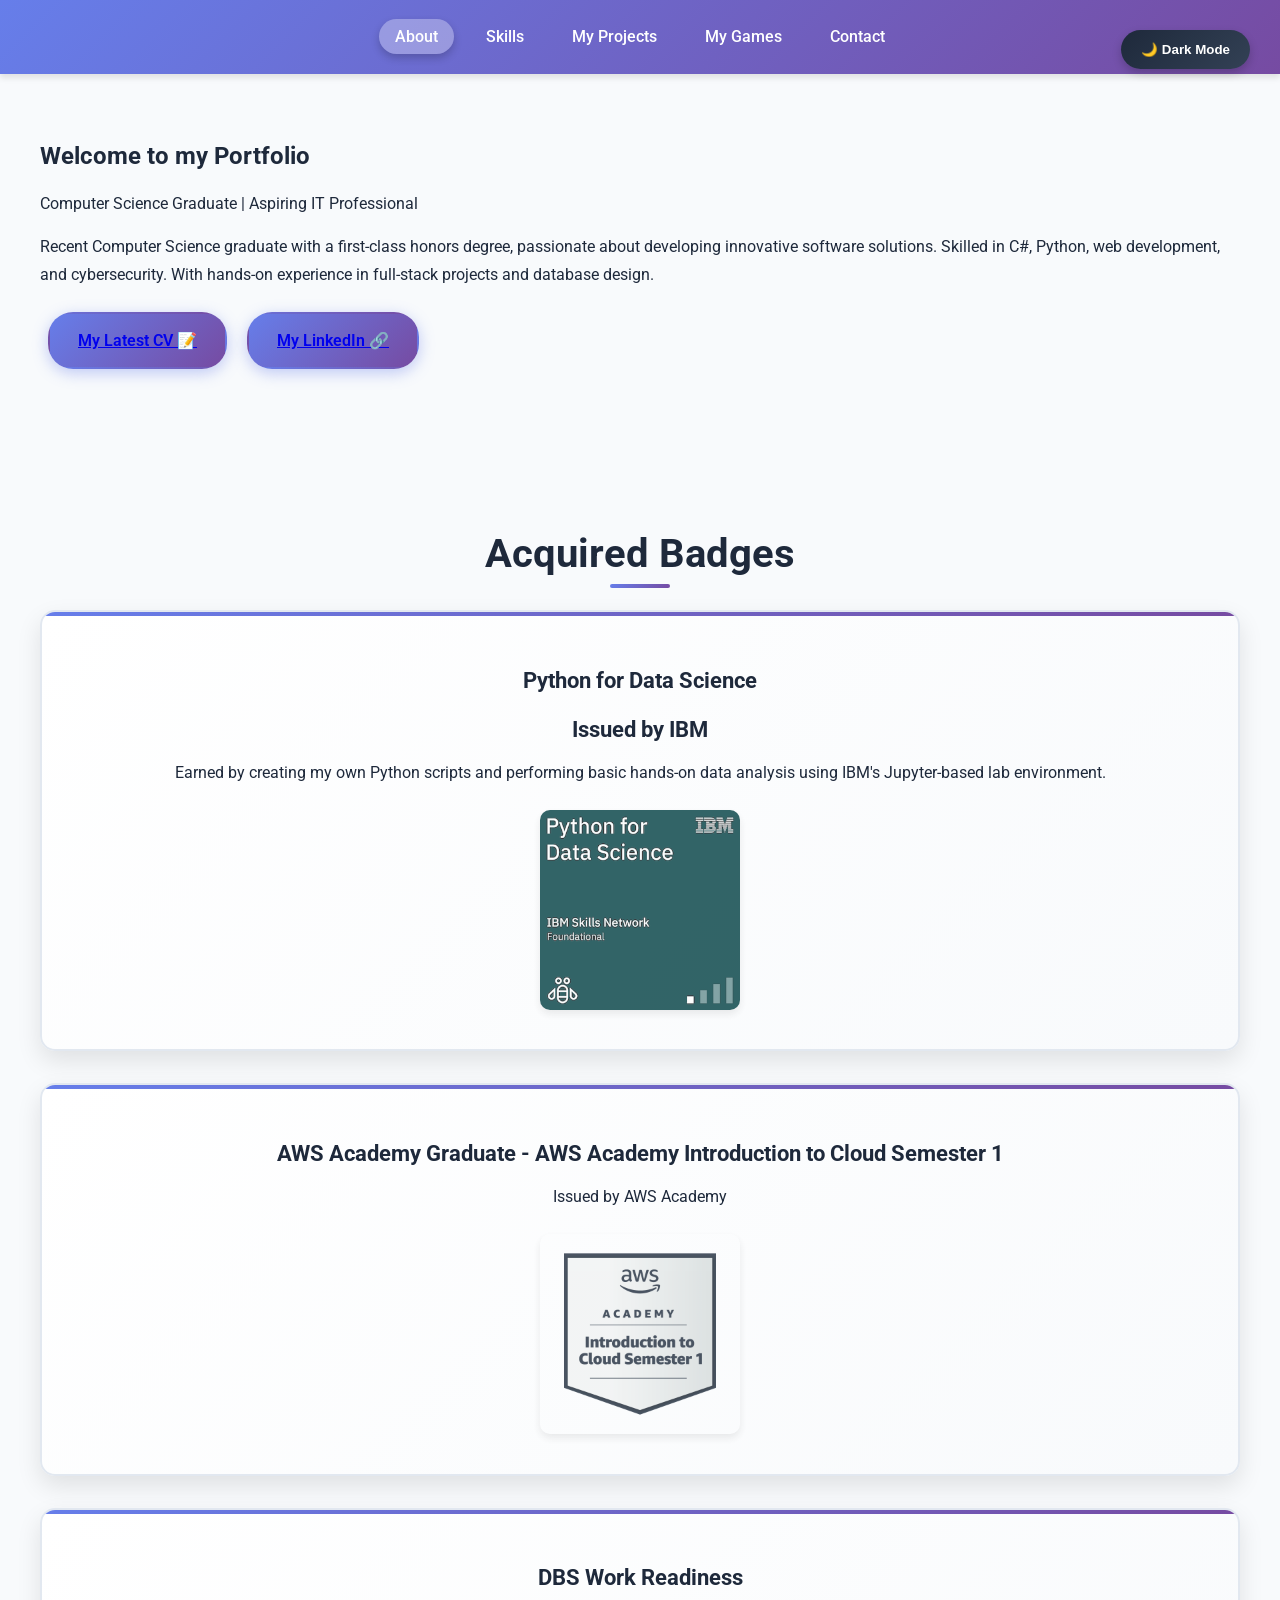
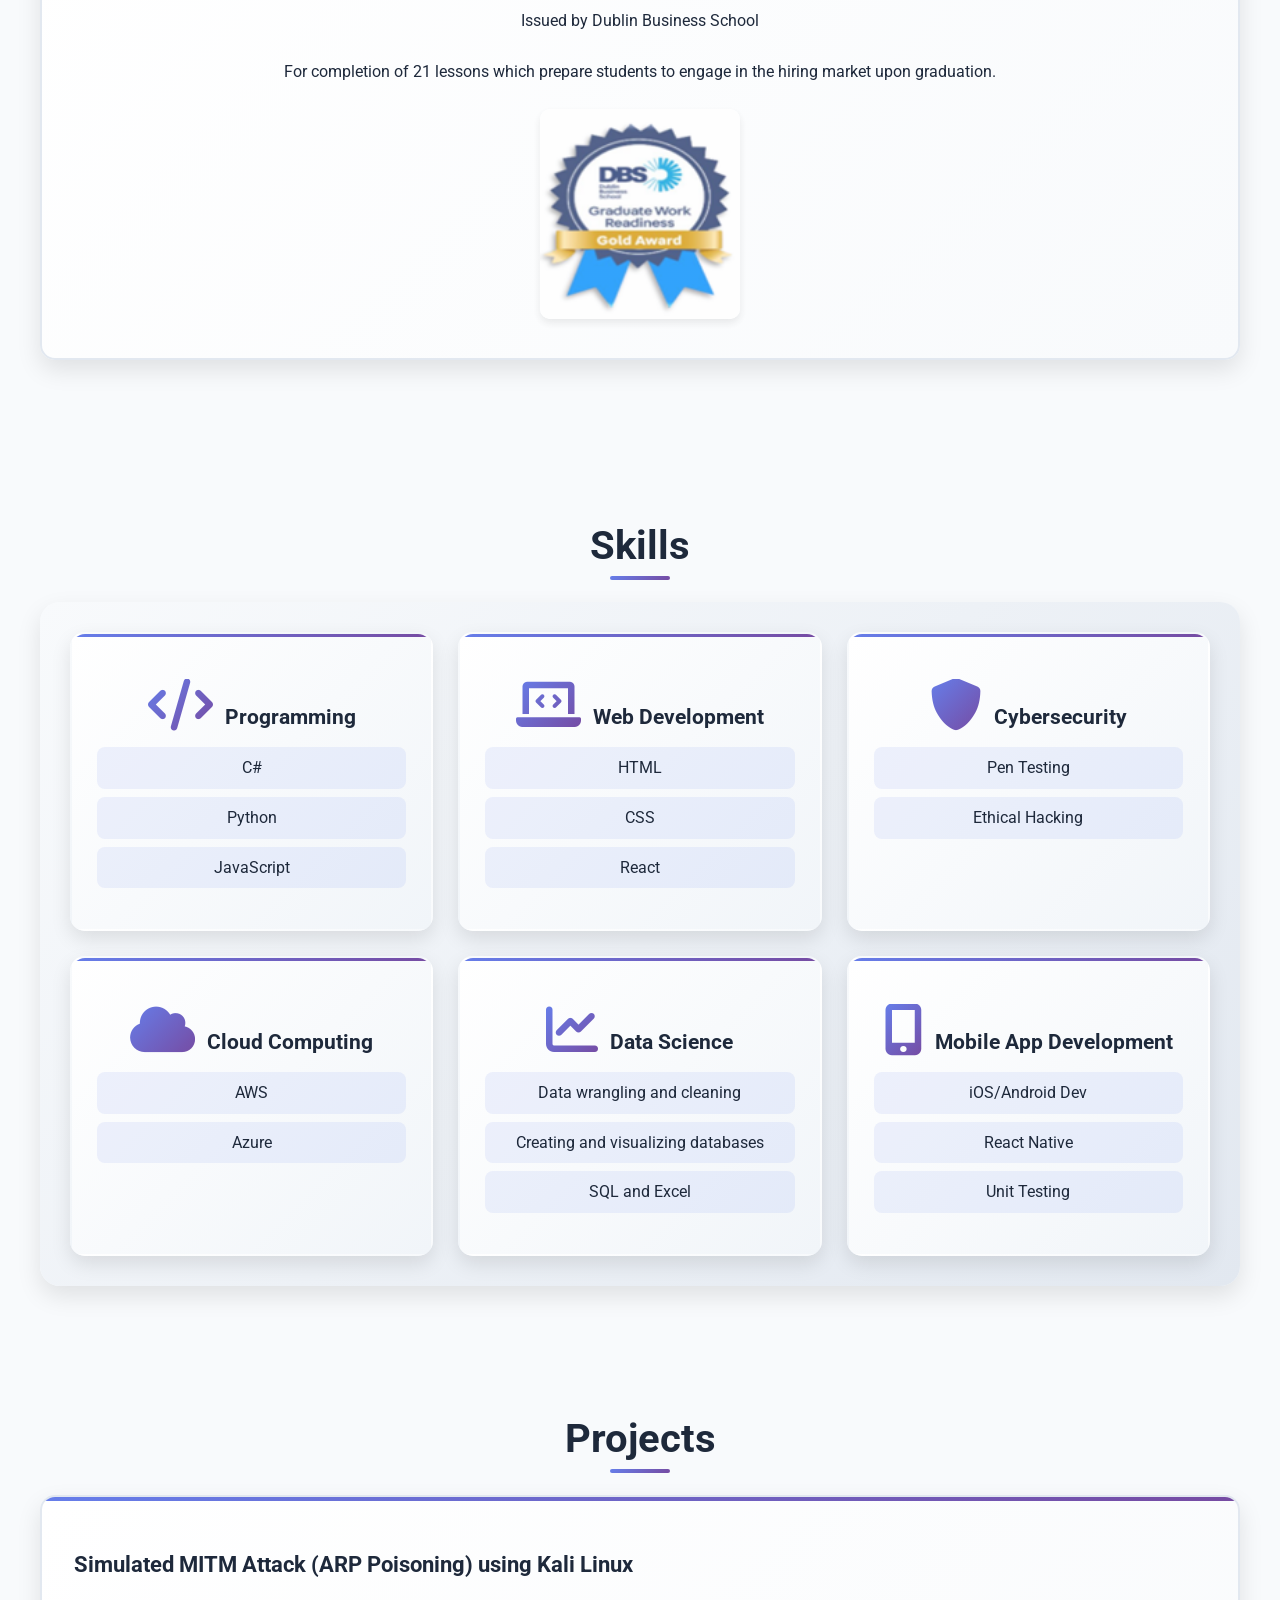
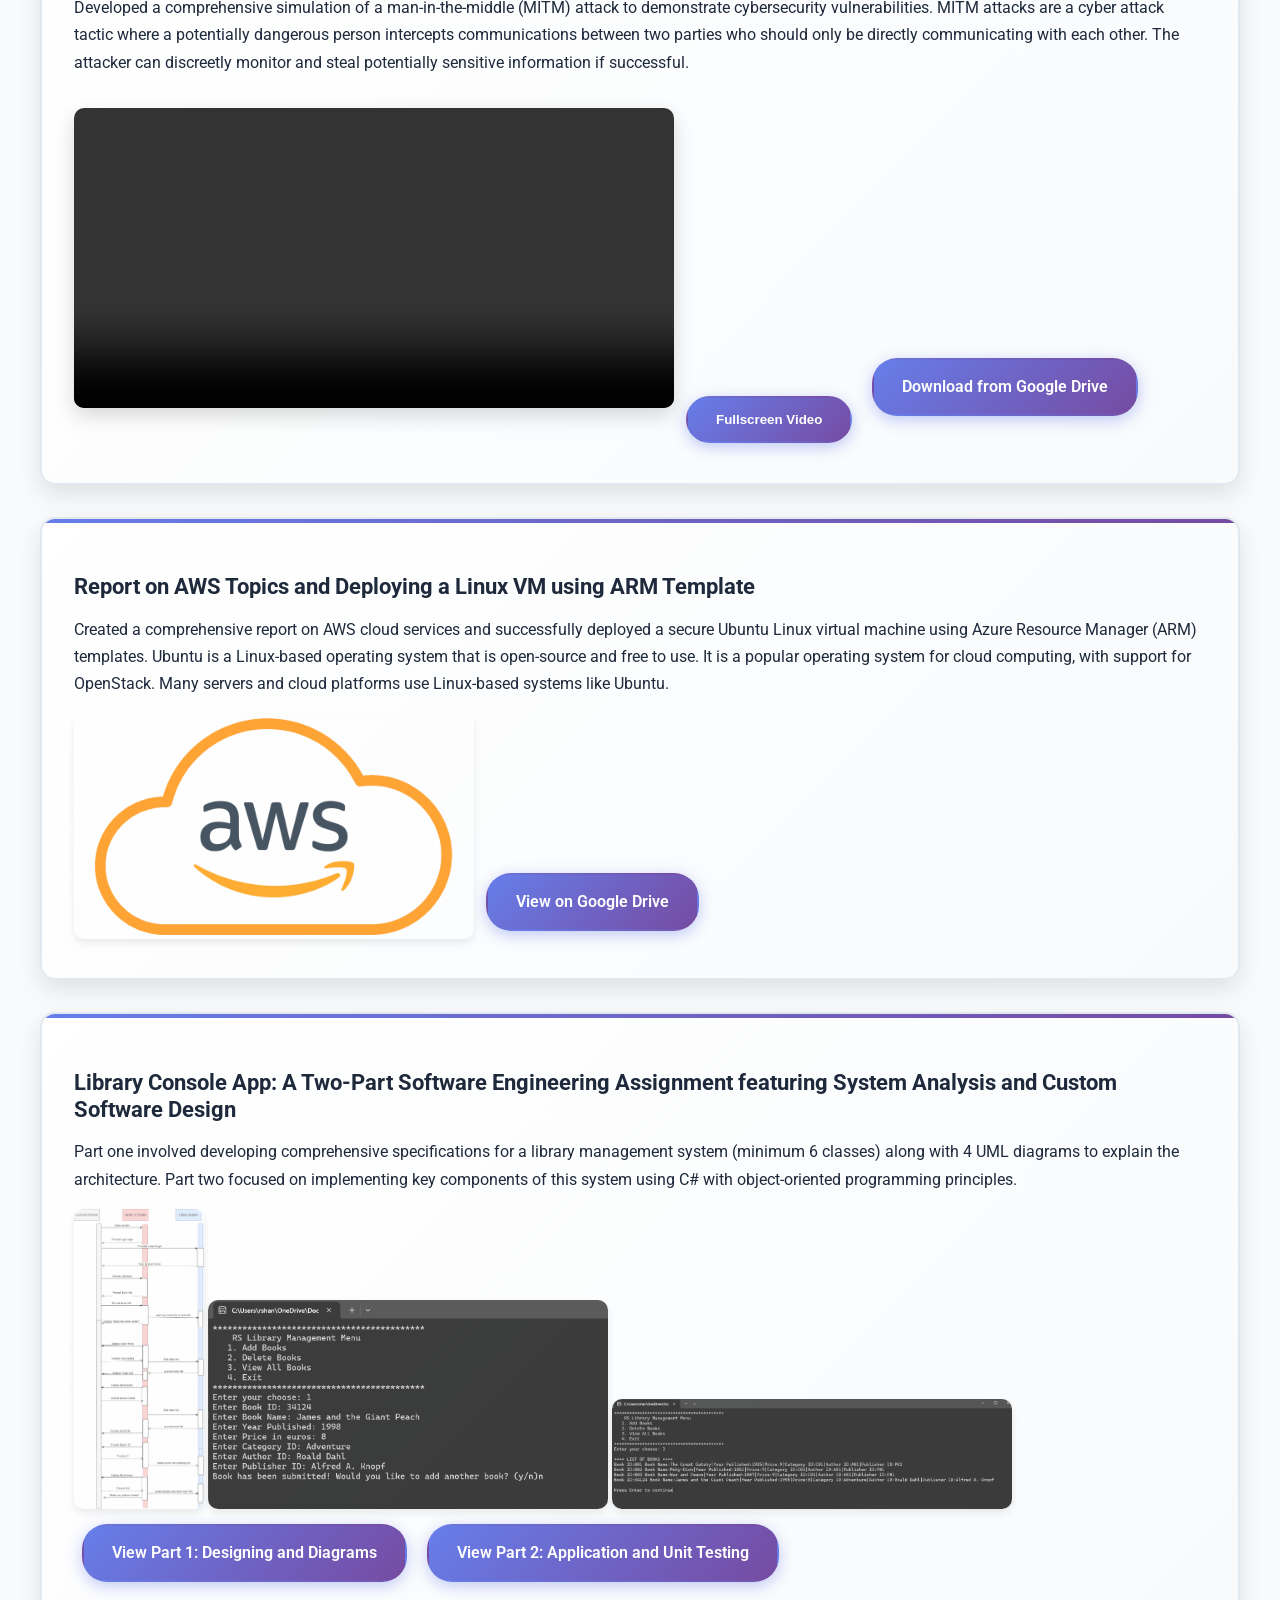
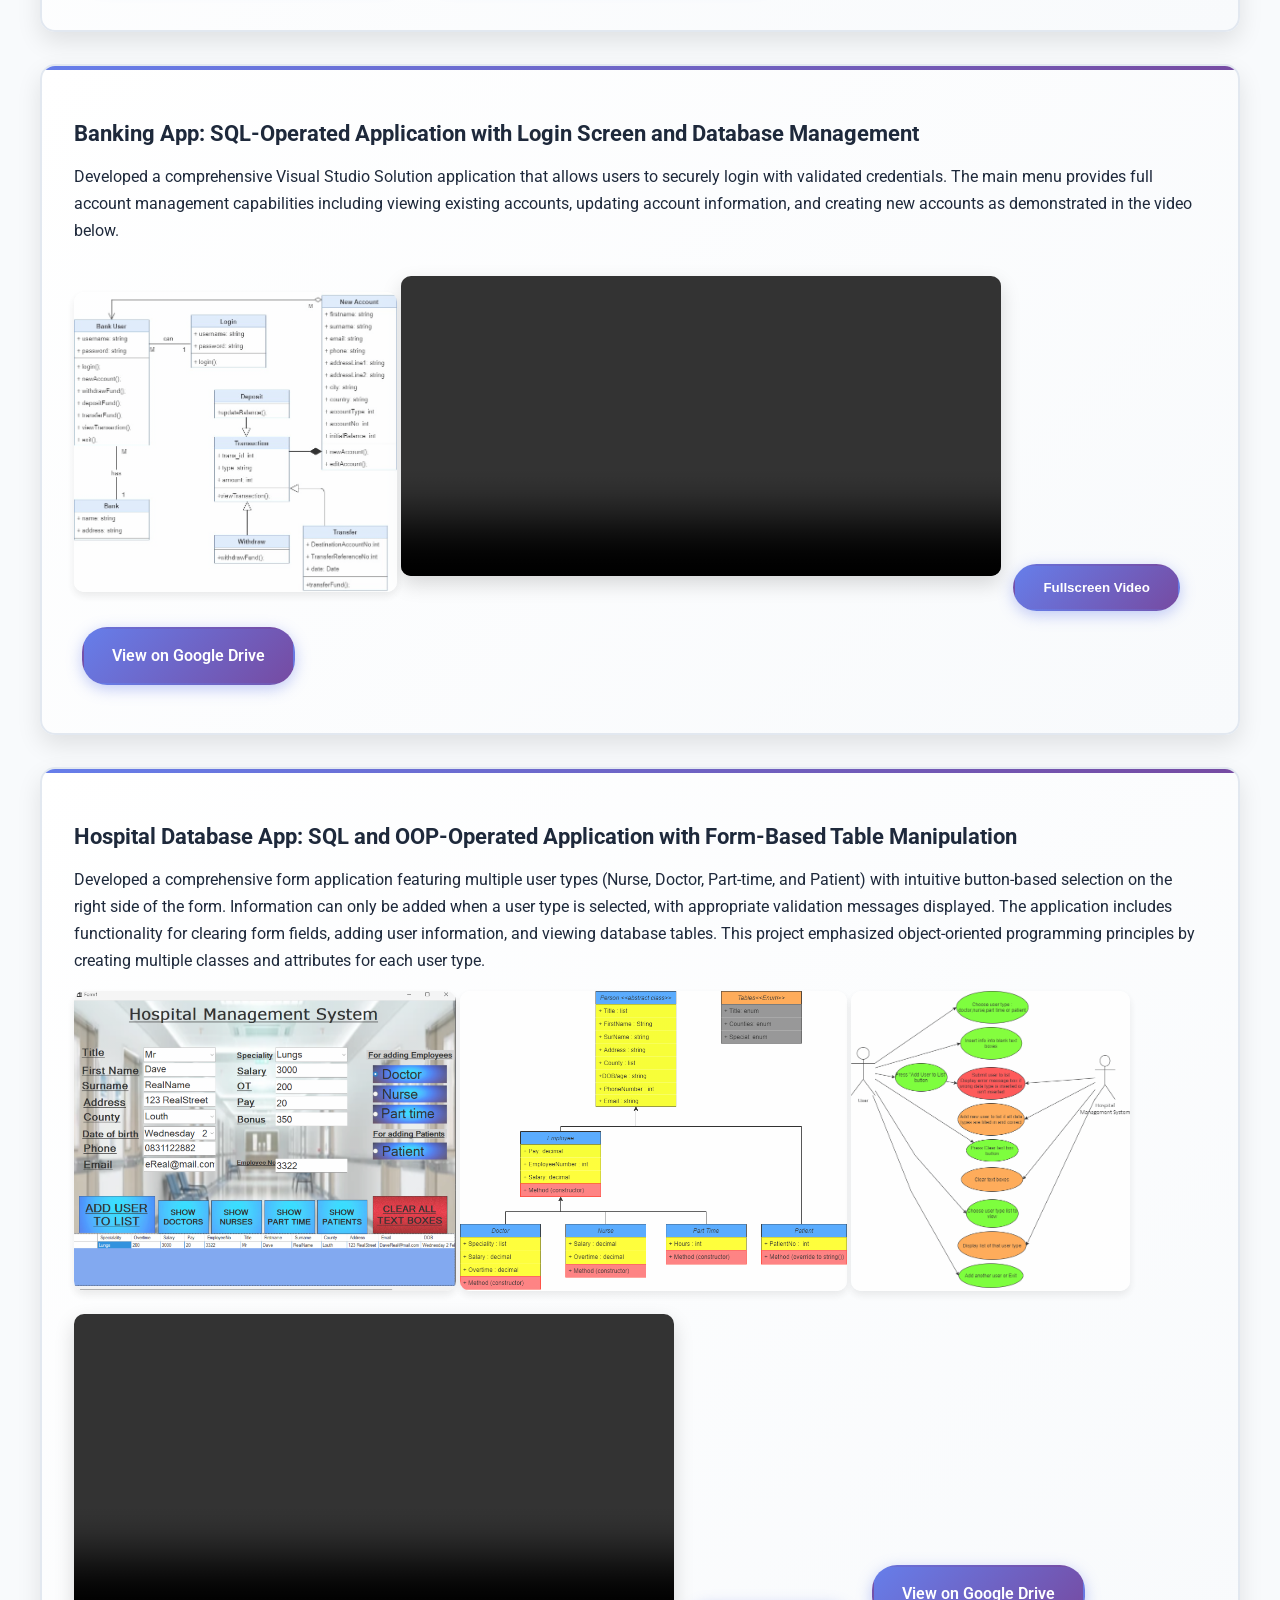
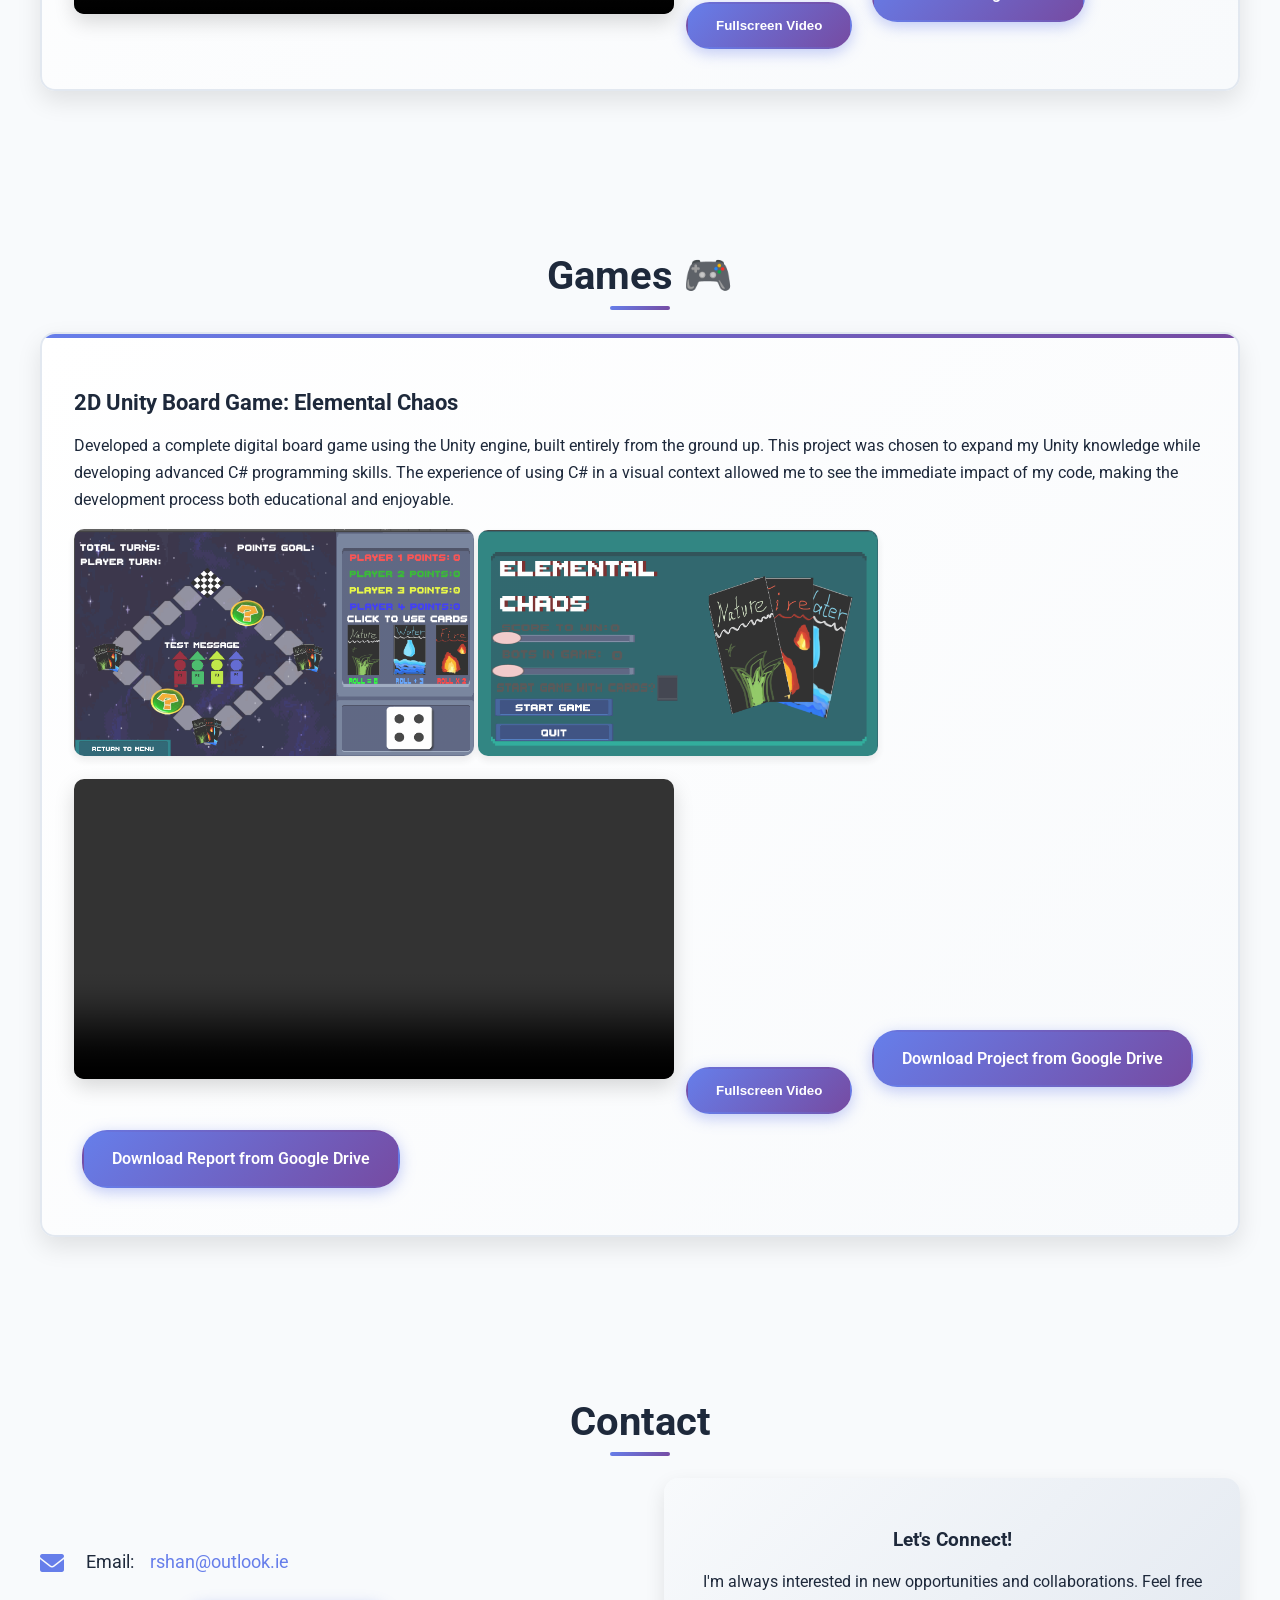
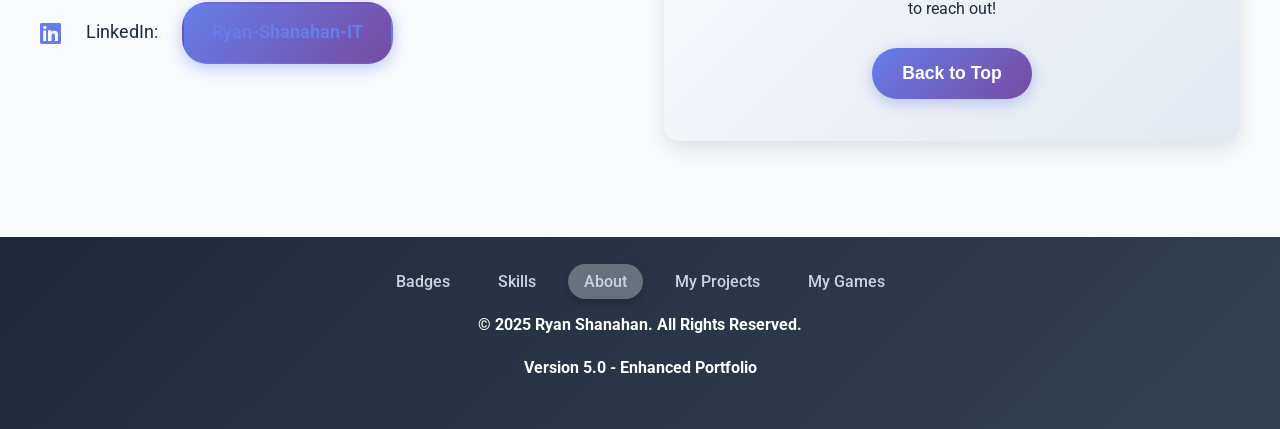
==== docs/index.html @ 91710c65 "Moved files to Docs" ====
<!DOCTYPE html>
<html lang="en">
<head>
  <meta charset="UTF-8" />
  <!-- meta desc to help with google searches-->
  <meta name="description" content="Ryan Shanahan - IT Portfolio | Computer Science Graduate | Cybersecurity | Web Development | Game Development">
  <title>Portfolio | Ryan Shanahan</title>

  <link rel="icon" href="images\RSHAN logo.png" type="image/png">
  <!-- link to style sheet -->
  <link rel="stylesheet" href="style.css" />
  <!-- link to google fonts -->
  <link href="https://fonts.googleapis.com/css2?family=Roboto:wght@400;700&display=swap" rel="stylesheet">
  <!-- Font Awesome for icons -->
  <link rel="stylesheet" href="https://cdnjs.cloudflare.com/ajax/libs/font-awesome/6.0.0-beta3/css/all.min.css">

</head>

<body>
  <header>
    <nav>
      <ul class="nav">
        <li><a href="#about">About</a></li>
        <li><a href="#skills">Skills</a></li>
        <li><a href="#projects">My Projects</a></li>
        <li><a href="#games">My Games</a></li>
        <li><a href="#contact">Contact</a></li>
        <button id="darkModeToggle">🌙 Dark Mode</button>
      </ul>
    </nav>
  </header>

  <section id="about">
    <h1><span id="typewriter"></span></h1>
    <p>Computer Science Graduate | Aspiring IT Professional</p>
    <p>Recent Computer Science graduate with a first-class honors degree, passionate about developing innovative software solutions. Skilled in C#, Python, web development, and cybersecurity. With hands-on experience in full-stack projects and database design.</p>
    <p>
      <div class="project-link" data-locale="en_US" data-size="medium" data-theme="light" data-type="VERTICAL" data-vanity="ryan-shanahan-it" data-version="v1">
        <a class="badge-base__link LI-simple-link" href="https://docs.google.com/document/d/104jyGMTfOEU4qVk1ykIEHFwoCXzsNwvo/edit?usp=drive_link&ouid=110112855032241060013&rtpof=true&sd=true">My Latest CV 📝</a>
      </div>
      <div class="project-link" data-locale="en_US" data-size="medium" data-theme="light" data-type="VERTICAL" data-vanity="ryan-shanahan-it" data-version="v1">
        <a class="badge-base__link LI-simple-link" href="https://ie.linkedin.com/in/ryan-shanahan-it?trk=profile-badge">My LinkedIn 🔗</a>
      </div>
    </p>
  </section>
  
  <section id="badges">
    <h2>Acquired Badges</h2>
    <div class="project-card">
      <h3>Python for Data Science</h3>
      <h3>Issued by IBM</h3>
      <p>Earned by creating my own Python scripts and performing basic hands-on data analysis using IBM's Jupyter-based lab environment.</p>
      <img src="images\Badges\python-for-data-science.png" class="img-badge" alt="Python for Data Science" onclick="openImageFullscreen(this)">
    </div>

    <div class="project-card">
      <h3>AWS Academy Graduate - AWS Academy Introduction to Cloud Semester 1</h3>
      <p>Issued by AWS Academy</p>
      <img src="images\Badges\aws-academy-graduate-aws-academy-introduction-to-cloud-semester-1.png" class="img-badge" alt="AWS-grad" onclick="openImageFullscreen(this)">
    </div>

    <div class="project-card">
      <h3>DBS Work Readiness</h3>
      <p>Issued by Dublin Business School</p>
      <p>For completion of 21 lessons which prepare students to engage in the hiring market upon graduation.</p>
      <img src="images\Badges\DBSWorkReadiness.png" class="img-badge" alt="DBS-WorkReadiness" onclick="openImageFullscreen(this)">
    </div>
  </section>

  <section id="skills">
    <h2>Skills</h2>
    <div class="skills-container">
      <div class="skill-card">
        <h3><i class="fas fa-code"></i>Programming</h3>
        <ul>
          <li>C#</li>
          <li>Python</li>
          <li>JavaScript</li>
        </ul>
      </div>
      <div class="skill-card">
        <h3><i class="fas fa-laptop-code"></i>Web Development</h3>
        <ul>
          <li>HTML</li>
          <li>CSS</li>
          <li>React</li>
        </ul>
      </div>
      <div class="skill-card">
        <h3><i class="fas fa-shield-alt"></i>Cybersecurity</h3>
        <ul>
          <li>Pen Testing</li>
          <li>Ethical Hacking</li>
        </ul>
      </div>
      <div class="skill-card">
        <h3><i class="fas fa-cloud"></i>Cloud Computing</h3>
        <ul>
          <li>AWS</li>
          <li>Azure</li>
        </ul>
      </div>
      <div class="skill-card">
        <h3><i class="fas fa-chart-line"></i>Data Science</h3>
        <ul>
          <li>Data wrangling and cleaning</li>
          <li>Creating and visualizing databases</li>
          <li>SQL and Excel</li>
        </ul>
      </div>
      <div class="skill-card">
        <h3><i class="fas fa-mobile-alt"></i>Mobile App Development</h3>
        <ul>
          <li>iOS/Android Dev</li>
          <li>React Native</li>
          <li>Unit Testing</li>
        </ul>
      </div>
    </div>
  </section>

  <section id="projects">
    <h2>Projects</h2>
    
    <div class="project-card">
      <h3>Simulated MITM Attack (ARP Poisoning) using Kali Linux</h3>
      <p>Developed a comprehensive simulation of a man-in-the-middle (MITM) attack to demonstrate cybersecurity vulnerabilities. MITM attacks are a cyber attack tactic where a potentially dangerous person intercepts communications between two parties who should only be directly communicating with each other. The attacker can discreetly monitor and steal potentially sensitive information if successful.</p>
      
      <video id="MITMDemo" width="600" controls>
        <source src="images\vids\MITM attack example.mp4" type="video/mp4">
        Your browser does not support the video tag.
      </video>

      <button onclick="openFullscreenMITM()" class="project-link">Fullscreen Video</button>

      <a href="https://docs.google.com/document/d/1-kBxyGiBm7FNn7AsketpMAXYajm9sx9W/edit?usp=drive_link&ouid=110112855032241060013&rtpof=true&sd=true" class="project-link" target="_blank">Download from Google Drive</a>
    </div>

    <div class="project-card">
      <h3>Report on AWS Topics and Deploying a Linux VM using ARM Template</h3>
      <p>Created a comprehensive report on AWS cloud services and successfully deployed a secure Ubuntu Linux virtual machine using Azure Resource Manager (ARM) templates. Ubuntu is a Linux-based operating system that is open-source and free to use. It is a popular operating system for cloud computing, with support for OpenStack. Many servers and cloud platforms use Linux-based systems like Ubuntu.</p>
      <img src="images\Amazon-Web-Services-AWS-Logo.png" class="img-project" alt="AWS_logo" onclick="openImageFullscreen(this)">
      <a href="https://docs.google.com/document/d/13OdSA5X5_Vlr0SJD8zyjTg3yAkKkoJTp/edit?usp=drive_link&ouid=110112855032241060013&rtpof=true&sd=true" class="project-link" target="_blank">View on Google Drive</a>
    </div>

    <div class="project-card">
      <h3>Library Console App: A Two-Part Software Engineering Assignment featuring System Analysis and Custom Software Design</h3>
      <p>Part one involved developing comprehensive specifications for a library management system (minimum 6 classes) along with 4 UML diagrams to explain the architecture. Part two focused on implementing key components of this system using C# with object-oriented programming principles.</p>
      <img src="images\RS_LibrarySequenceDiagram.drawio.png" class="img-project" alt="RS_LibrarySequenceDiagram" onclick="openImageFullscreen(this)">
      <img src="images\part2AddBook.png" class="img-project" alt="RS_LibraryAddBook" onclick="openImageFullscreen(this)">
      <img src="images\complete.png" class="img-project" alt="RS_AddBookSuccess" onclick="openImageFullscreen(this)">
      
      <a href="https://docs.google.com/document/d/1CrWRBDeM1o0LlAgRbDm4HVZWyLF-Ae-G/edit?usp=drive_link&ouid=110112855032241060013&rtpof=true&sd=true" class="project-link" target="_blank">View Part 1: Designing and Diagrams</a>
      <a href="https://drive.google.com/drive/folders/192EqyWWps5vqb6vp2ASNWueMv9LDrAWW?usp=drive_link" class="project-link" target="_blank">View Part 2: Application and Unit Testing</a>
    </div>

    <div class="project-card">
      <h3>Banking App: SQL-Operated Application with Login Screen and Database Management</h3>
      <p>Developed a comprehensive Visual Studio Solution application that allows users to securely login with validated credentials. The main menu provides full account management capabilities including viewing existing accounts, updating account information, and creating new accounts as demonstrated in the video below.</p>

      <img src="images\RS_bank_classDiagram.jpg" class="img-project" alt="RS_bank_classDiagram" onclick="openImageFullscreen(this)">
      
      <video id="rsBankDemo" width="600" controls>
        <source src="images\vids\Rs_bank_vid.mp4" type="video/mp4">
        Your browser does not support the video tag.
      </video>

      <button onclick="openFullscreenBank()" class="project-link">Fullscreen Video</button>
      
      <a href="https://drive.google.com/file/d/18BvYAcTPj_6wxAT3U1qlcx9wBW3QvuyL/view?usp=drive_link" class="project-link" target="_blank">View on Google Drive</a>
    </div>

    <div class="project-card">
      <h3>Hospital Database App: SQL and OOP-Operated Application with Form-Based Table Manipulation</h3>
      <p>Developed a comprehensive form application featuring multiple user types (Nurse, Doctor, Part-time, and Patient) with intuitive button-based selection on the right side of the form. Information can only be added when a user type is selected, with appropriate validation messages displayed. The application includes functionality for clearing form fields, adding user information, and viewing database tables. This project emphasized object-oriented programming principles by creating multiple classes and attributes for each user type.</p>

      <img src="images\HospitalPics\HospitalForm.png" class="img-project" alt="HospitalForm" onclick="openImageFullscreen(this)">
      <img src="images\HospitalPics\Class_Diagram_Hospital_Management_System.drawio.png" class="img-project" alt="HospitalClasses" onclick="openImageFullscreen(this)">
      <img src="images\HospitalPics\Use_Case_Diagram_Hospital_Management_System.drawio.png" class="img-project" alt="HospitalUseCase" onclick="openImageFullscreen(this)">
      
      <video id="HospitalDemo" width="600" controls>
        <source src="images\vids\HospitalAppDemo.mp4" type="video/mp4">
        Your browser does not support the video tag.
      </video>

      <button onclick="openFullscreenHospital()" class="project-link">Fullscreen Video</button>
      
      <a href="https://drive.google.com/drive/folders/1E7iSQW4hebZLaP36_u123iWnAzx7hY4C?usp=sharing" class="project-link" target="_blank">View on Google Drive</a>
    </div>
  </section>

  <section id="games">
    <h2>Games 🎮</h2>
    <div class="project-card">
      <h3>2D Unity Board Game: Elemental Chaos</h3>
      <p>Developed a complete digital board game using the Unity engine, built entirely from the ground up. This project was chosen to expand my Unity knowledge while developing advanced C# programming skills. The experience of using C# in a visual context allowed me to see the immediate impact of my code, making the development process both educational and enjoyable.</p>

      <img src="images\maingame.png" class="img-project" alt="ElementalGame" onclick="openImageFullscreen(this)">
      <img src="images\menugame.png" class="img-project" alt="ElementalMenu" onclick="openImageFullscreen(this)">
      
      <video id="ElementalVid" width="600" controls>
        <source src="images\vids\Game_Demo.mp4" type="video/mp4">
        Your browser does not support the video tag.
      </video>

      <button onclick="openFullscreenElemental()" class="project-link">Fullscreen Video</button>

      <a href="https://drive.google.com/file/d/1gTJEC78zhB-0oXb33lOltBznndBIvtLm/view?usp=drive_link" class="project-link" target="_blank">Download Project from Google Drive</a>
      <a href="https://docs.google.com/document/d/11mDfnbSkk1BSm2TRAhEslSP_R_P54tQe/edit?usp=drive_link&ouid=110112855032241060013&rtpof=true&sd=true" class="project-link" target="_blank">Download Report from Google Drive</a>
    </div>
  </section>

  <section id="contact">
    <h2>Contact</h2>
    <div class="contact-container">
      <div class="contact-info">
        <p><i class="fas fa-envelope"></i> Email: <a href="mailto:rshan@outlook.ie">rshan@outlook.ie</a></p>
        <p><i class="fab fa-linkedin"></i> LinkedIn: <a href="https://www.linkedin.com/in/ryan-shanahan-IT/" class="project-link" target="_blank">Ryan-Shanahan-IT</a></p>
      </div>
      <div class="contact-cta">
        <h3>Let's Connect!</h3>
        <p>I'm always interested in new opportunities and collaborations. Feel free to reach out!</p>
        <button class="cta-button" onclick="scrollToTop()">Back to Top</button>
      </div>
    </div>
  </section>

  <footer>
    <nav>
      <ul>
        <li><a href="#badges">Badges</a></li>
        <li><a href="#skills">Skills</a></li>
        <li><a href="#about">About</a></li>
        <li><a href="#projects">My Projects</a></li>
        <li><a href="#games">My Games</a></li>
      </ul>
    </nav>
    <p><strong>&copy; 2025 Ryan Shanahan. All Rights Reserved.</strong></p>
    <p><strong>Version 5.0 - Enhanced Portfolio</strong></p>
  </footer>

  <script src="script.js"></script>
</body>
</html>
---- docs/style.css ----
body {
  font-family: 'Roboto', 'Helvetica', 'Arial', sans-serif;
  margin: 0;
  padding: 0;
  box-sizing: border-box;
  /* Light Mode */
  background-color: #f8fafc;
  color: #1e293b;
  transition: background-color 0.3s, color 0.3s;
  line-height: 1.6;
}

/* Dark Mode */
.dark-mode {
  background-color: #0f172a;
  color: #f1f5f9;
}

header {
  background: linear-gradient(135deg, #667eea 0%, #764ba2 100%);
  color: white;
  padding: 1.5rem;
  text-align: center;
  box-shadow: 0 4px 6px rgba(0, 0, 0, 0.1);
}

nav ul {
  list-style: none;
  padding: 0;
  margin: 0;
  display: flex;
  justify-content: center;
  align-items: center;
  flex-wrap: wrap;
  gap: 1rem;
}

nav ul li {
  display: inline;
  margin: 0;
}

nav ul li a {
  color: white;
  text-decoration: none;
  padding: 0.5rem 1rem;
  border-radius: 25px;
  transition: all 0.3s ease;
  font-weight: 500;
}

nav ul li a:hover {
  background-color: rgba(255, 255, 255, 0.2);
  transform: translateY(-2px);
}

section {
  padding: 3rem 2rem;
  max-width: 1200px;
  margin: 0 auto;
}

section h2 {
  text-align: center;
  margin-bottom: 2rem;
  color: #1e293b;
  font-size: 2.5rem;
  font-weight: 700;
  position: relative;
}

section h2::after {
  content: '';
  position: absolute;
  bottom: -10px;
  left: 50%;
  transform: translateX(-50%);
  width: 60px;
  height: 4px;
  background: linear-gradient(135deg, #667eea 0%, #764ba2 100%);
  border-radius: 2px;
}

.dark-mode section h2 {
  color: #f1f5f9;
}

.project-card {
  border: 2px solid #e2e8f0;
  background: linear-gradient(135deg, #ffffff 0%, #f8fafc 100%);
  padding: 2rem;
  margin: 2rem 0;
  border-radius: 15px;
  box-shadow: 0 10px 25px rgba(0, 0, 0, 0.1);
  transition: all 0.3s ease;
  position: relative;
  overflow: hidden;
}

.project-card::before {
  content: '';
  position: absolute;
  top: 0;
  left: 0;
  right: 0;
  height: 4px;
  background: linear-gradient(135deg, #667eea 0%, #764ba2 100%);
}

.project-card:hover {
  transform: translateY(-5px);
  box-shadow: 0 20px 40px rgba(0, 0, 0, 0.15);
}

.dark-mode .project-card {
  background: linear-gradient(135deg, #1e293b 0%, #334155 100%);
  border-color: #475569;
}

/* For badges */
.img-badge {
  width: 30%;
  max-width: 200px;
  height: auto;
  border-radius: 10px;
  box-shadow: 0 4px 8px rgba(0, 0, 0, 0.1);
  transition: all 0.3s ease;
}

.img-badge:hover {
  transform: scale(1.1);
  box-shadow: 0 8px 16px rgba(0, 0, 0, 0.2);
}

/* For project pics*/
.img-project {
  height: 100%;
  max-height: 300px;
  width: auto;
  max-width: 400px;
  cursor: pointer;
  transition: all 0.3s ease;
  border-radius: 10px;
  box-shadow: 0 4px 8px rgba(0, 0, 0, 0.1);
}

.img-project:hover {
  transform: scale(1.05);
  box-shadow: 0 8px 16px rgba(0, 0, 0, 0.2);
}

footer {
  background: linear-gradient(135deg, #1e293b 0%, #334155 100%);
  color: white;
  text-align: center;
  padding: 2rem 0;
  margin-top: 3rem;
}

footer nav ul {
  justify-content: center;
  margin-bottom: 1rem;
}

footer nav ul li a {
  color: #cbd5e1;
  transition: color 0.3s ease;
}

footer nav ul li a:hover {
  color: white;
}

button {
  padding: 12px 24px;
  margin: 10px;
  border: none;
  cursor: pointer;
  background: linear-gradient(135deg, #667eea 0%, #764ba2 100%);
  color: white;
  border-radius: 25px;
  font-weight: 600;
  transition: all 0.3s ease;
  box-shadow: 0 4px 6px rgba(0, 0, 0, 0.1);
}

button:hover {
  transform: translateY(-2px);
  box-shadow: 0 6px 12px rgba(0, 0, 0, 0.15);
}

/* Dark mode button (Desktop)*/
#darkModeToggle {
  position: fixed;
  top: 20px;
  right: 20px;
  padding: 12px 20px;
  background: linear-gradient(135deg, #1e293b 0%, #334155 100%);
  color: white;
  border: none;
  border-radius: 25px;
  cursor: pointer;
  transition: all 0.3s ease;
  box-shadow: 0 4px 10px rgba(0, 0, 0, 0.2);
  z-index: 1000;
}

/* Change position for mobile devices */
@media (max-width: 768px) {
  #darkModeToggle {
    position: fixed;
    top: auto;
    bottom: 20px;
    right: 20px;
    border-radius: 50px;
    padding: 14px 18px;
    font-size: 16px;
    box-shadow: 0px 4px 15px rgba(0, 0, 0, 0.3);
  }
}

#darkModeToggle:hover {
  transform: scale(1.05);
  box-shadow: 0 6px 15px rgba(0, 0, 0, 0.3);
}

.dark-mode #darkModeToggle {
  background: linear-gradient(135deg, #f1f5f9 0%, #cbd5e1 100%);
  color: #1e293b;
}

.project-link {
  display: inline-block;
  padding: 14px 28px;
  background: linear-gradient(135deg, #667eea 0%, #764ba2 100%);
  color: white;
  text-decoration: none;
  font-weight: 600;
  border-radius: 25px;
  transition: all 0.3s ease;
  position: relative;
  overflow: hidden;
  border: 2px solid transparent;
  box-shadow: 0 4px 15px rgba(102, 126, 234, 0.4);
  margin: 0.5rem;
}

/* Glow effect on hover */
.project-link:hover {
  background: linear-gradient(135deg, #5a67d8 0%, #6b46c1 100%);
  box-shadow: 0 8px 25px rgba(102, 126, 234, 0.6);
  transform: translateY(-3px) scale(1.05);
  color: white;
}

/* Animated border effect */
.project-link::before {
  content: "";
  position: absolute;
  top: -2px;
  left: -2px;
  right: -2px;
  bottom: -2px;
  background: linear-gradient(135deg, #667eea, #764ba2, #5a67d8, #6b46c1);
  border-radius: 27px;
  z-index: -1;
  opacity: 0;
  transition: opacity 0.3s ease-in-out;
}

.project-link:hover::before {
  opacity: 1;
}

/* Skills section style*/
.skills-container {
  display: grid;
  grid-template-columns: repeat(auto-fit, minmax(300px, 1fr));
  gap: 25px;
  padding: 30px;
  background: linear-gradient(135deg, #f8fafc 0%, #e2e8f0 100%);
  border-radius: 20px;
  box-shadow: 0 10px 25px rgba(0, 0, 0, 0.1);
}

.skill-card {
  background: linear-gradient(135deg, #ffffff 0%, #f1f5f9 100%);
  padding: 25px;
  text-align: center;
  border-radius: 15px;
  color: #1e293b;
  box-shadow: 0 8px 20px rgba(0, 0, 0, 0.1);
  transition: all 0.3s ease;
  border: 2px solid transparent;
  position: relative;
  overflow: hidden;
}

.skill-card::before {
  content: '';
  position: absolute;
  top: 0;
  left: 0;
  right: 0;
  height: 3px;
  background: linear-gradient(135deg, #667eea 0%, #764ba2 100%);
}

.skill-card:hover {
  transform: translateY(-8px) scale(1.02);
  box-shadow: 0 15px 35px rgba(0, 0, 0, 0.15);
}

.skill-card h3 {
  margin-bottom: 15px;
  color: #1e293b;
  font-size: 1.3rem;
}

/* icon */
.skill-card h3 i {
  margin-right: 12px;
  font-size: 2.5em;
  background: linear-gradient(135deg, #667eea 0%, #764ba2 100%);
  -webkit-background-clip: text;
  -webkit-text-fill-color: transparent;
  background-clip: text;
}

.skill-card ul {
  padding: 0;
  list-style-type: none;
}

.skill-card li {
  margin: 8px 0;
  padding: 8px;
  background: rgba(102, 126, 234, 0.1);
  border-radius: 8px;
  transition: all 0.3s ease;
}

.skill-card li:hover {
  background: rgba(102, 126, 234, 0.2);
  transform: translateX(5px);
}

/* Dark Mode Skills */
.dark-mode .skills-container {
  background: linear-gradient(135deg, #1e293b 0%, #334155 100%);
}

.dark-mode .project-card {
  background: linear-gradient(135deg, #1e293b 0%, #334155 100%);
}

.dark-mode .skill-card {
  background: linear-gradient(135deg, #334155 0%, #475569 100%);
  color: #f1f5f9;
}

.dark-mode .skill-card h3 {
  color: #f1f5f9;
}

.dark-mode .skill-card h3 i {
  background: linear-gradient(135deg, #f1f5f9 0%, #cbd5e1 100%);
  -webkit-background-clip: text;
  -webkit-text-fill-color: transparent;
  background-clip: text;
}

.dark-mode .skill-card li {
  background: rgba(241, 245, 249, 0.1);
}

.dark-mode .skill-card li:hover {
  background: rgba(241, 245, 249, 0.2);
}

/* Contact Section Styles */
.contact-container {
  display: grid;
  grid-template-columns: 1fr 1fr;
  gap: 3rem;
  align-items: center;
}

.contact-info p {
  margin: 1rem 0;
  font-size: 1.1rem;
  display: flex;
  align-items: center;
  gap: 1rem;
}

.contact-info i {
  font-size: 1.5rem;
  color: #667eea;
  width: 30px;
}

.contact-info a {
  color: #667eea;
  text-decoration: none;
  transition: color 0.3s ease;
}

.contact-info a:hover {
  color: #5a67d8;
}

.contact-cta {
  text-align: center;
  padding: 2rem;
  background: linear-gradient(135deg, #f8fafc 0%, #e2e8f0 100%);
  border-radius: 15px;
  box-shadow: 0 8px 20px rgba(0, 0, 0, 0.1);
}

.contact-cta h3 {
  color: #1e293b;
  margin-bottom: 1rem;
}

.cta-button {
  background: linear-gradient(135deg, #667eea 0%, #764ba2 100%);
  color: white;
  padding: 15px 30px;
  border: none;
  border-radius: 25px;
  font-size: 1.1rem;
  font-weight: 600;
  cursor: pointer;
  transition: all 0.3s ease;
  box-shadow: 0 4px 15px rgba(102, 126, 234, 0.4);
}

.cta-button:hover {
  transform: translateY(-3px);
  box-shadow: 0 8px 25px rgba(102, 126, 234, 0.6);
}

.dark-mode .contact-cta {
  background: linear-gradient(135deg, #1e293b 0%, #334155 100%);
}

.dark-mode .contact-cta h3 {
  color: #f1f5f9;
}

/* Responsive Design */
@media (max-width: 768px) {
  section {
    padding: 2rem 1rem;
  }
  
  .skills-container {
    grid-template-columns: 1fr;
    padding: 20px;
  }
  
  .contact-container {
    grid-template-columns: 1fr;
    gap: 2rem;
  }
  
  .project-card {
    padding: 1.5rem;
    margin: 1.5rem 0;
  }
  
  .img-project {
    max-width: 100%;
    height: auto;
  }
  
  video {
    max-width: 100%;
    height: auto;
  }
  
  nav ul {
    flex-direction: column;
    gap: 0.5rem;
  }
  
  section h2 {
    font-size: 2rem;
  }
}

@media (max-width: 480px) {
  section {
    padding: 1.5rem 0.5rem;
  }
  
  .project-card {
    padding: 1rem;
  }
  
  .skills-container {
    padding: 15px;
  }
  
  .skill-card {
    padding: 20px;
  }
}

/* Loading Animation */
.loading {
  opacity: 0;
  transform: translateY(20px);
  animation: fadeInUp 0.6s ease forwards;
}

@keyframes fadeInUp {
  to {
    opacity: 1;
    transform: translateY(0);
  }
}

/* Smooth transitions for all elements */
* {
  transition: all 0.3s ease;
}

/* Enhanced typography */
h1, h2, h3 {
  font-weight: 700;
  line-height: 1.2;
}

p {
  line-height: 1.7;
  margin-bottom: 1rem;
}

/* Project card enhancements */
.project-card h3 {
  color: #1e293b;
  margin-bottom: 1rem;
  font-size: 1.4rem;
}

.dark-mode .project-card h3 {
  color: #f1f5f9;
}

/* Video styling */
video {
  border-radius: 10px;
  box-shadow: 0 8px 20px rgba(0, 0, 0, 0.15);
  margin: 1rem 0;
}

/* Badge section enhancements */
#badges .project-card {
  text-align: center;
}

#badges .project-card h3 {
  margin-bottom: 0.5rem;
}

#badges .project-card p {
  margin-bottom: 1.5rem;
}
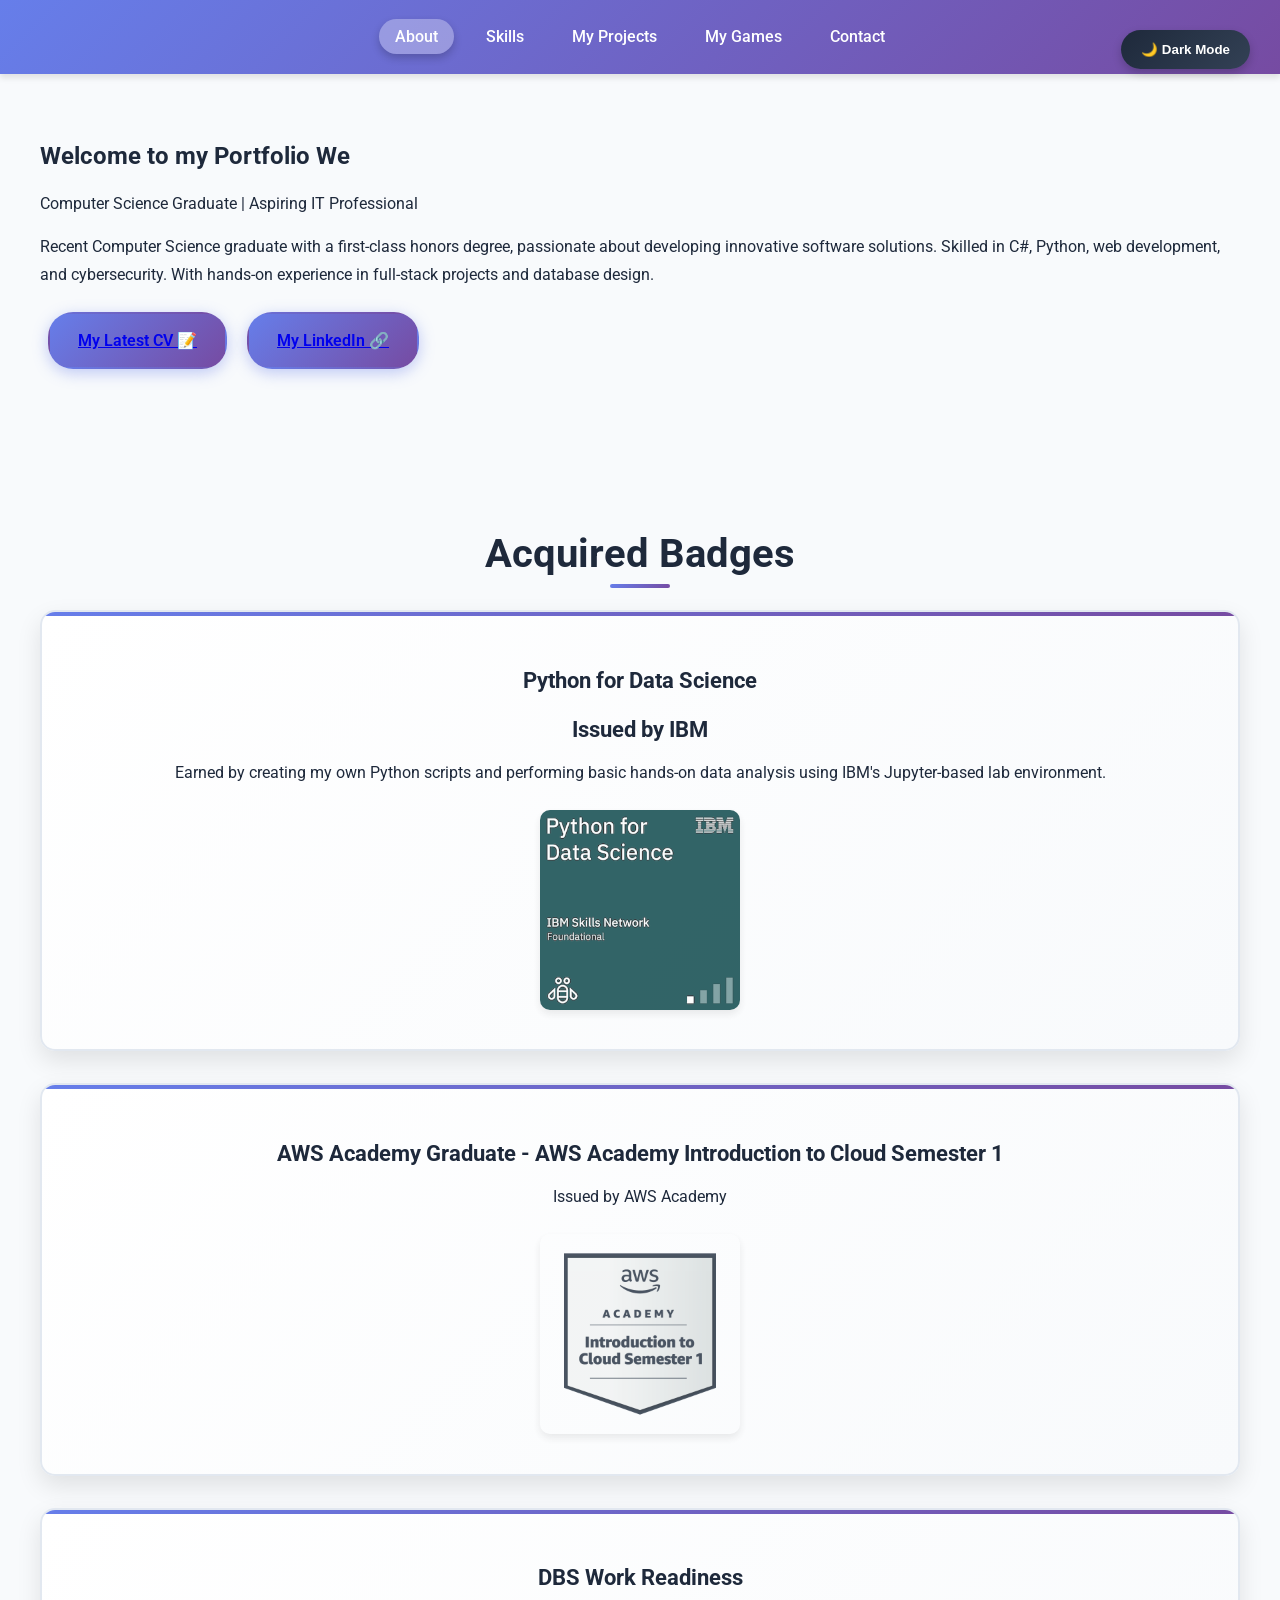
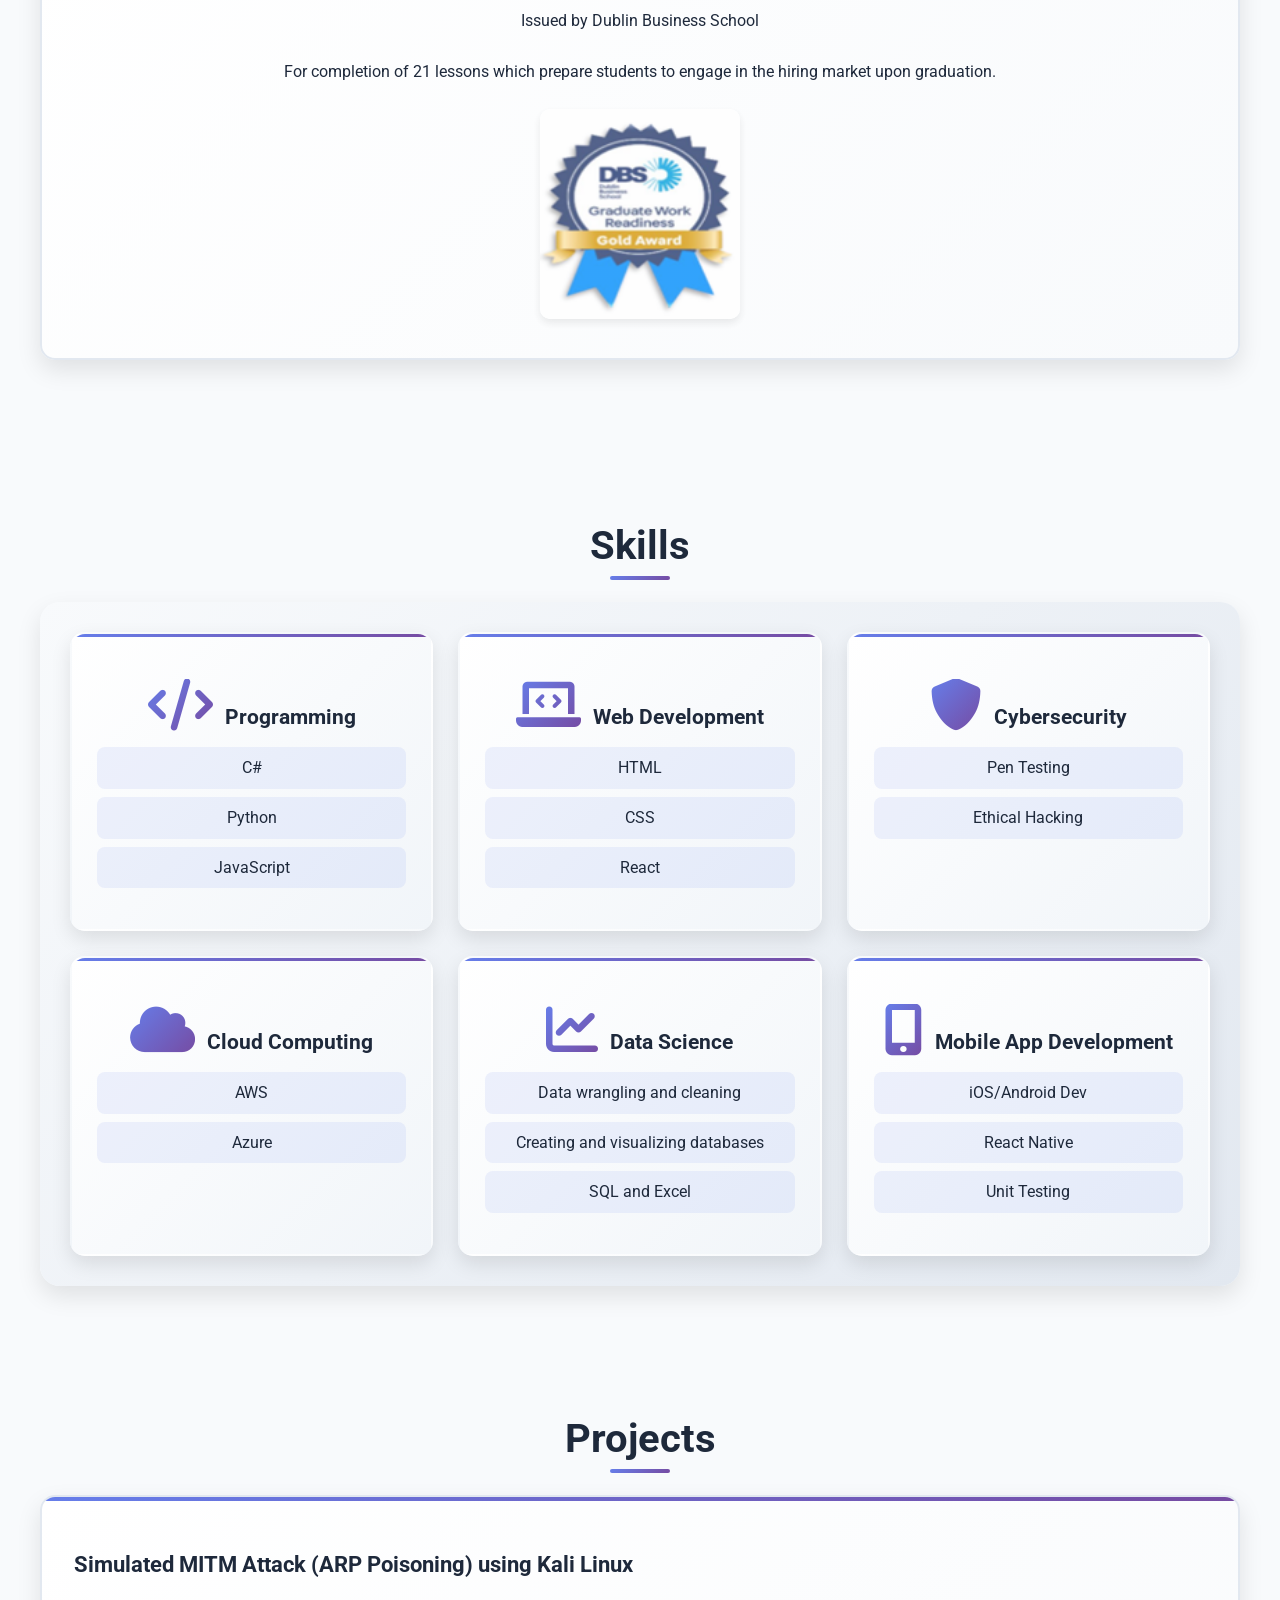
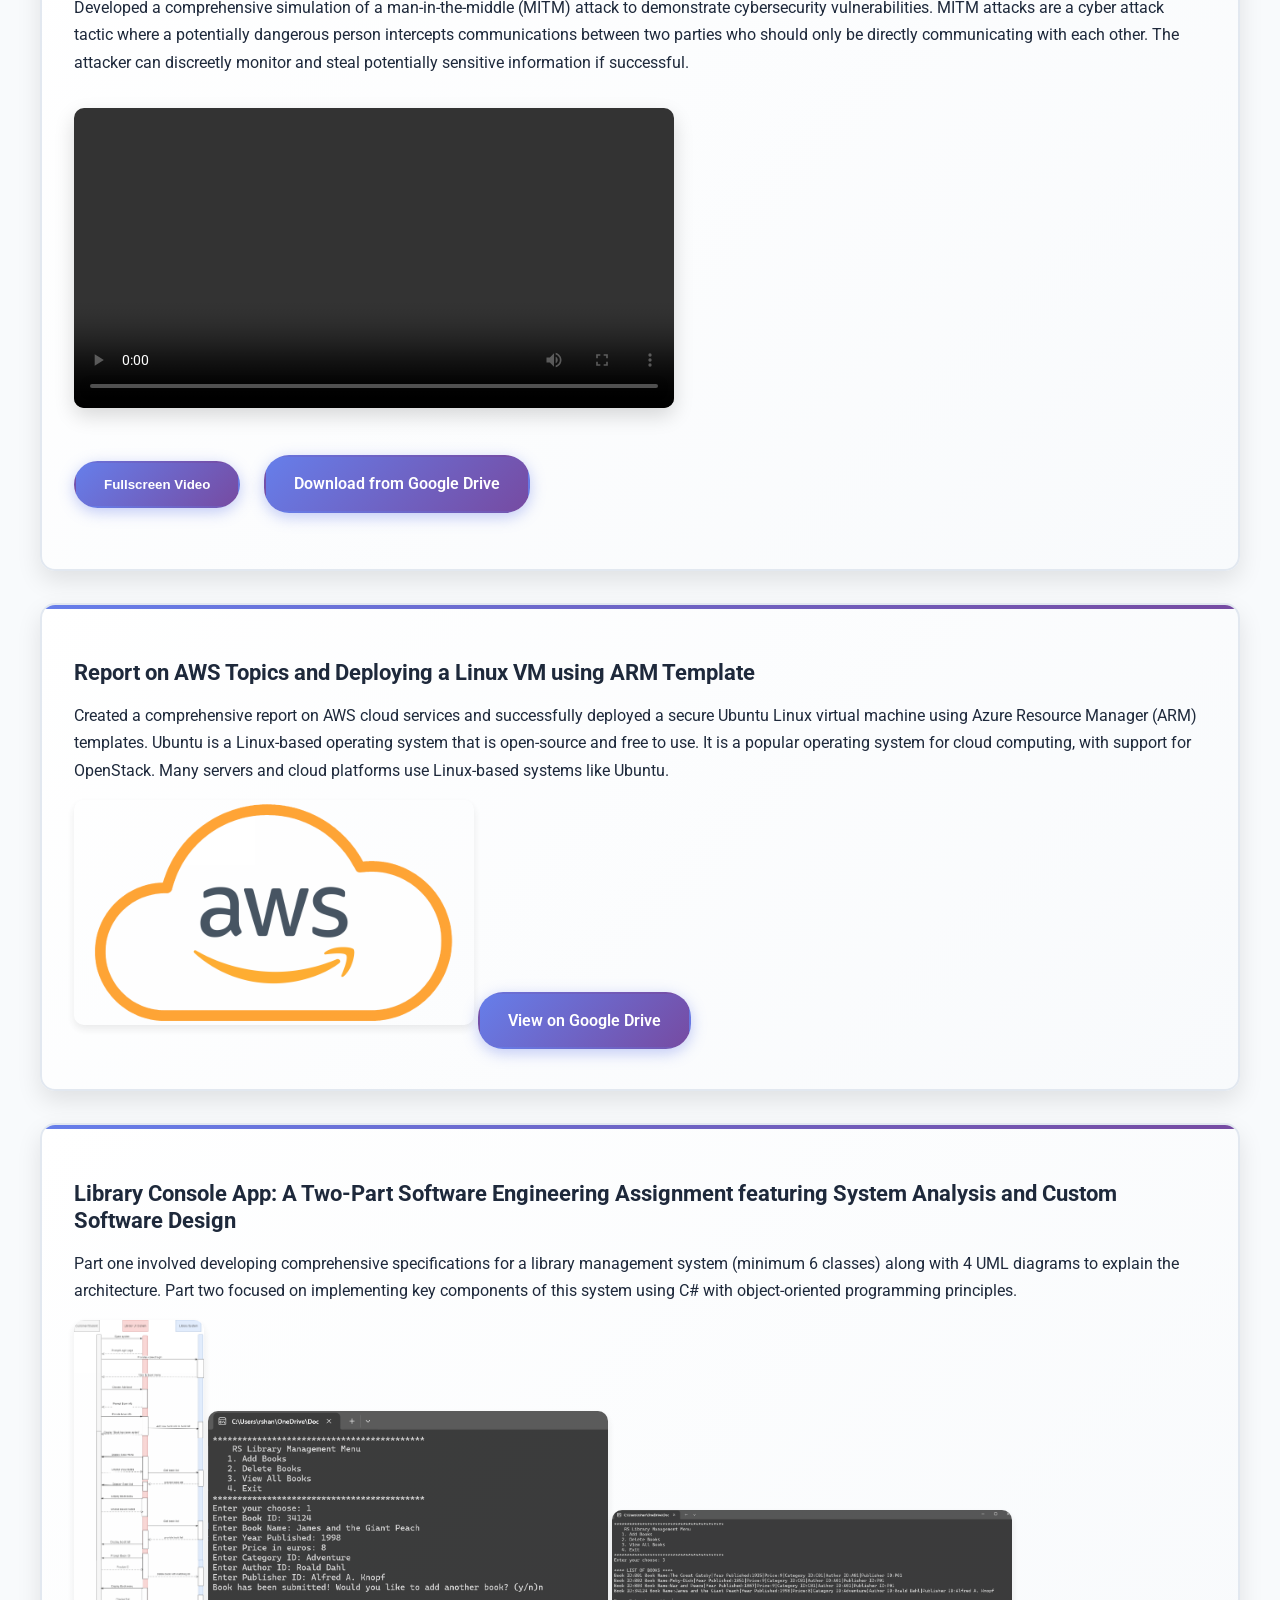
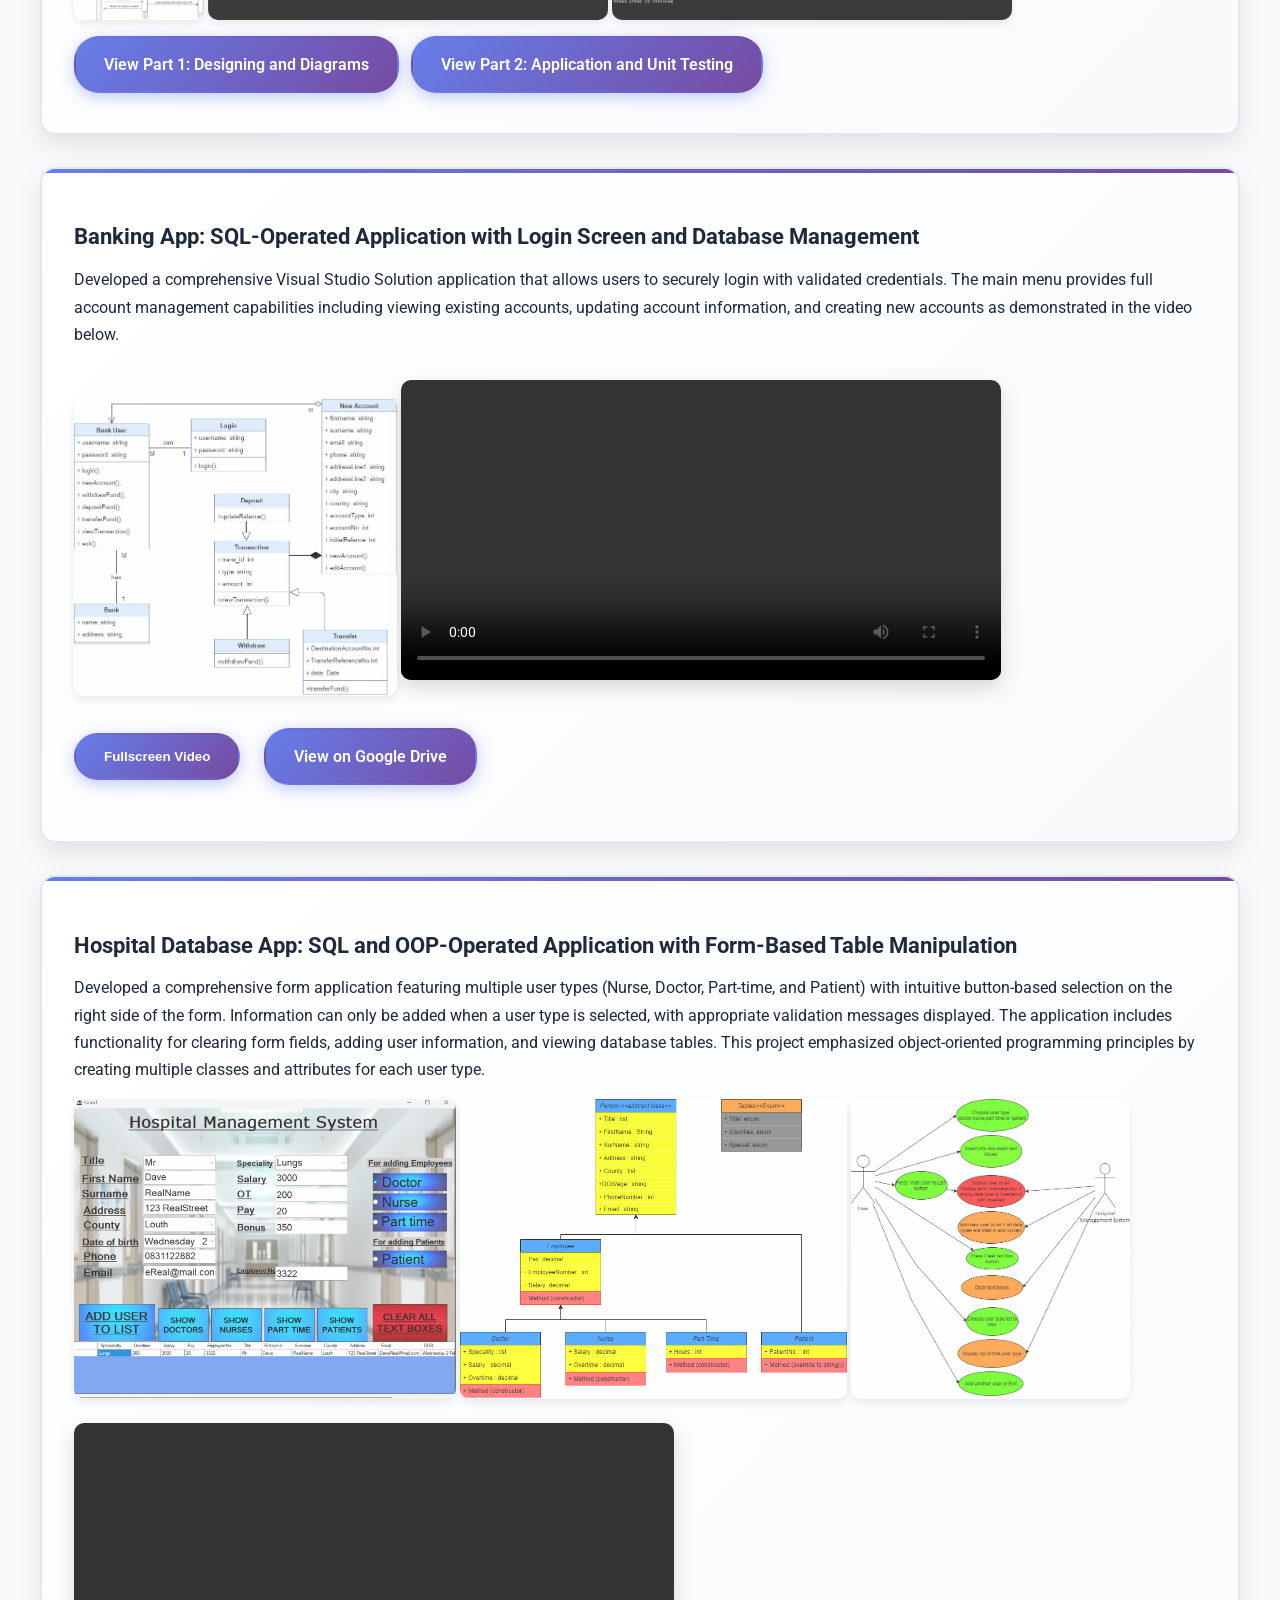
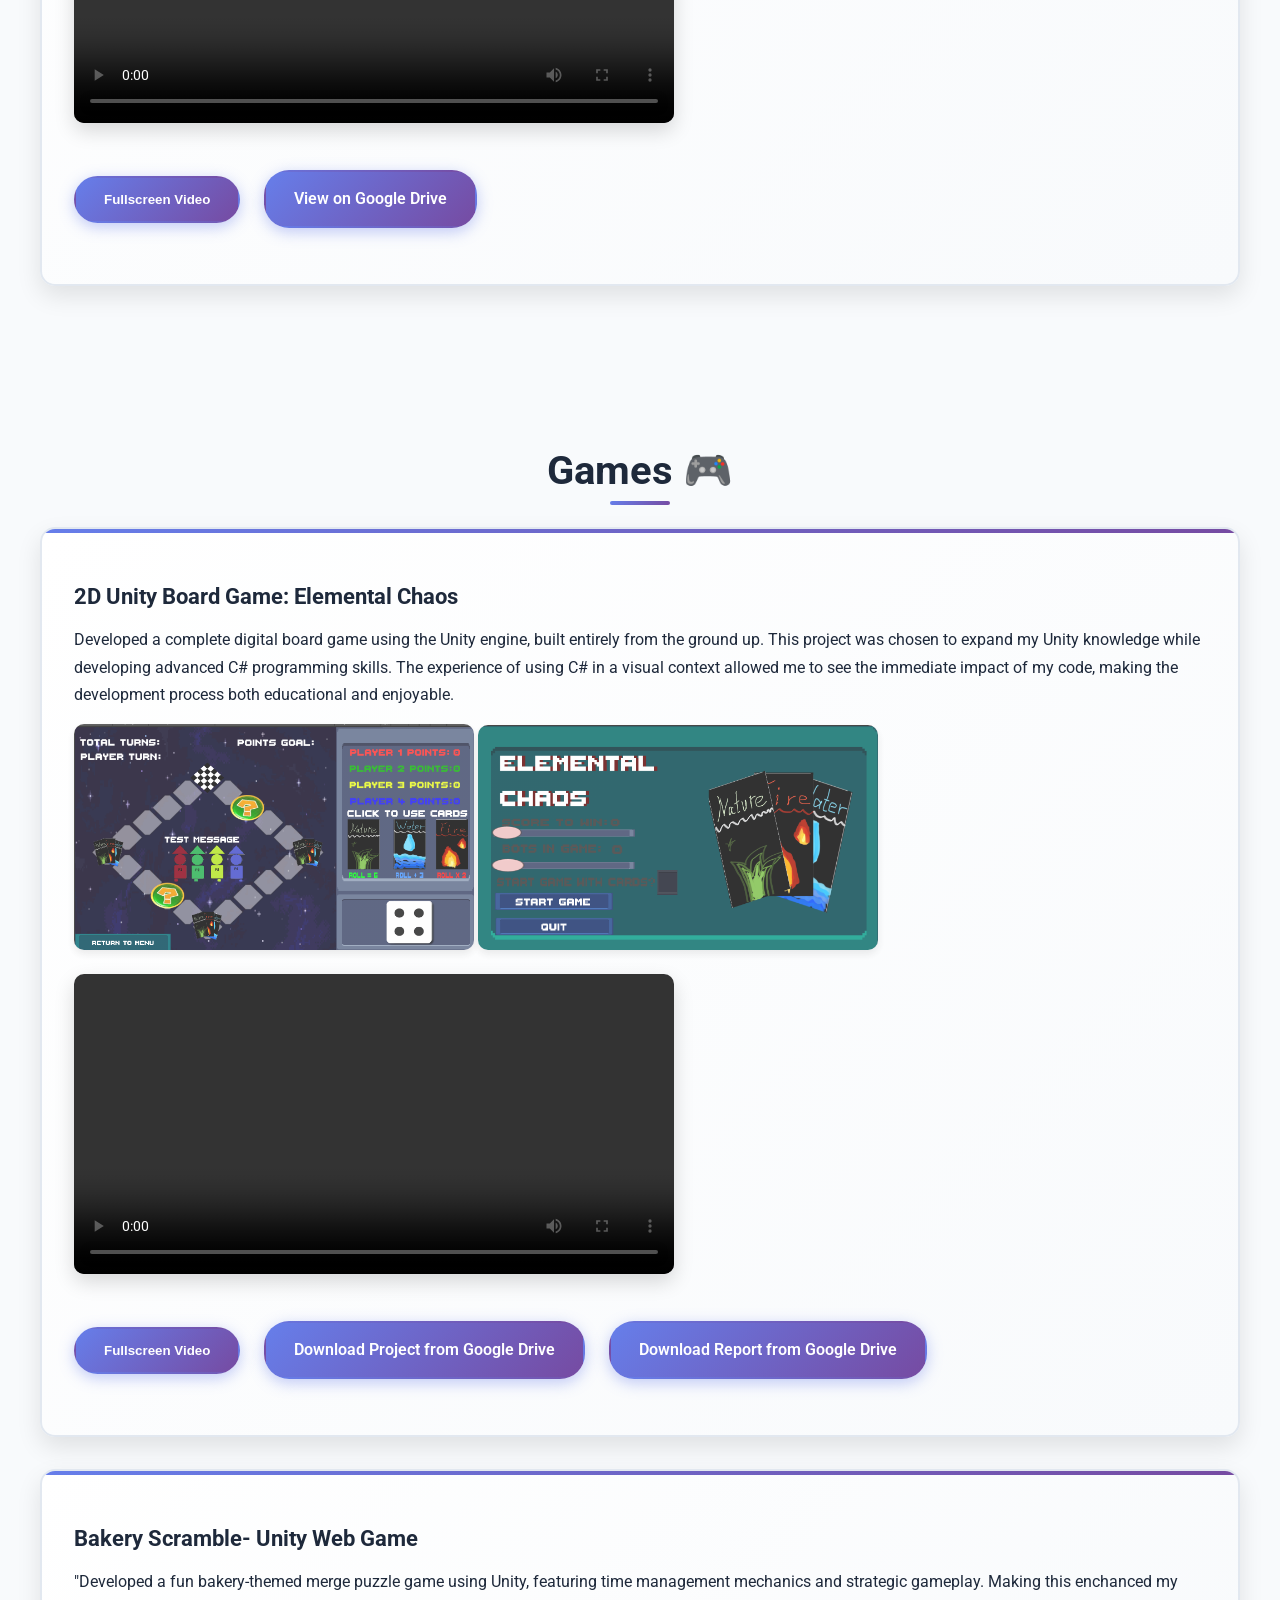
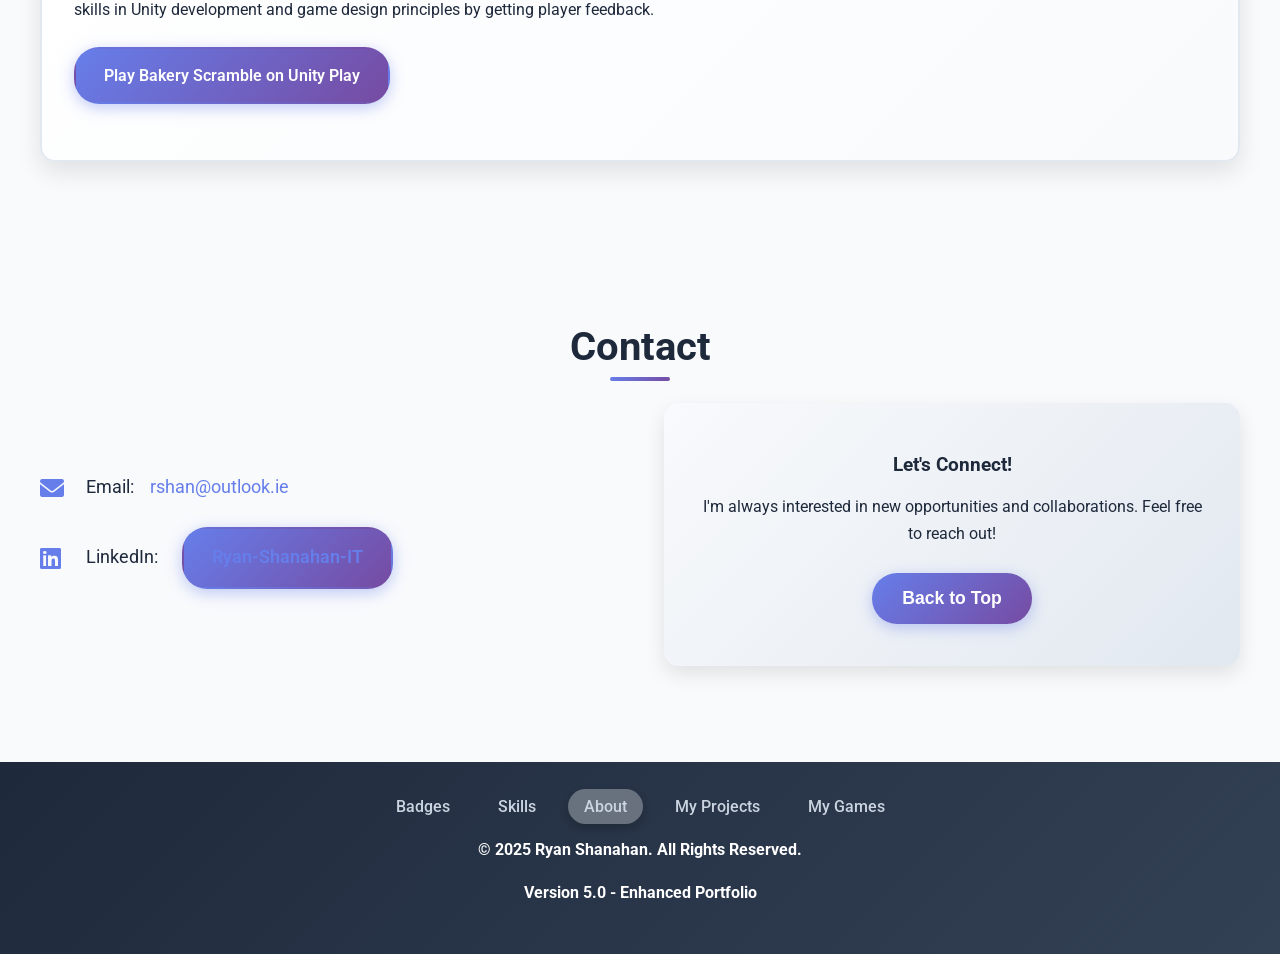
==== commit aff08815: "Added Bakery Scramble and enhanced buttons" ====
--- a/docs/index.html
+++ b/docs/index.html
@@ -131,9 +131,10 @@
         Your browser does not support the video tag.
       </video>
 
-      <button onclick="openFullscreenMITM()" class="project-link">Fullscreen Video</button>
-
-      <a href="https://docs.google.com/document/d/1-kBxyGiBm7FNn7AsketpMAXYajm9sx9W/edit?usp=drive_link&ouid=110112855032241060013&rtpof=true&sd=true" class="project-link" target="_blank">Download from Google Drive</a>
+      <div class="project-buttons">
+        <button onclick="openFullscreenMITM()" class="project-link">Fullscreen Video</button>
+        <a href="https://docs.google.com/document/d/1-kBxyGiBm7FNn7AsketpMAXYajm9sx9W/edit?usp=drive_link&ouid=110112855032241060013&rtpof=true&sd=true" class="project-link" target="_blank">Download from Google Drive</a>
+      </div>
     </div>
 
     <div class="project-card">
@@ -165,9 +166,10 @@
         Your browser does not support the video tag.
       </video>
 
-      <button onclick="openFullscreenBank()" class="project-link">Fullscreen Video</button>
-      
-      <a href="https://drive.google.com/file/d/18BvYAcTPj_6wxAT3U1qlcx9wBW3QvuyL/view?usp=drive_link" class="project-link" target="_blank">View on Google Drive</a>
+      <div class="project-buttons">
+        <button onclick="openFullscreenBank()" class="project-link">Fullscreen Video</button>
+        <a href="https://drive.google.com/file/d/18BvYAcTPj_6wxAT3U1qlcx9wBW3QvuyL/view?usp=drive_link" class="project-link" target="_blank">View on Google Drive</a>
+      </div>
     </div>
 
     <div class="project-card">
@@ -183,9 +185,10 @@
         Your browser does not support the video tag.
       </video>
 
-      <button onclick="openFullscreenHospital()" class="project-link">Fullscreen Video</button>
-      
-      <a href="https://drive.google.com/drive/folders/1E7iSQW4hebZLaP36_u123iWnAzx7hY4C?usp=sharing" class="project-link" target="_blank">View on Google Drive</a>
+      <div class="project-buttons">
+        <button onclick="openFullscreenHospital()" class="project-link">Fullscreen Video</button>
+        <a href="https://drive.google.com/drive/folders/1E7iSQW4hebZLaP36_u123iWnAzx7hY4C?usp=sharing" class="project-link" target="_blank">View on Google Drive</a>
+      </div>
     </div>
   </section>
 
@@ -203,10 +206,20 @@
         Your browser does not support the video tag.
       </video>
 
-      <button onclick="openFullscreenElemental()" class="project-link">Fullscreen Video</button>
-
-      <a href="https://drive.google.com/file/d/1gTJEC78zhB-0oXb33lOltBznndBIvtLm/view?usp=drive_link" class="project-link" target="_blank">Download Project from Google Drive</a>
-      <a href="https://docs.google.com/document/d/11mDfnbSkk1BSm2TRAhEslSP_R_P54tQe/edit?usp=drive_link&ouid=110112855032241060013&rtpof=true&sd=true" class="project-link" target="_blank">Download Report from Google Drive</a>
+      <div class="project-buttons">
+        <button onclick="openFullscreenElemental()" class="project-link">Fullscreen Video</button>
+        <a href="https://drive.google.com/file/d/1gTJEC78zhB-0oXb33lOltBznndBIvtLm/view?usp=drive_link" class="project-link" target="_blank">Download Project from Google Drive</a>
+        <a href="https://docs.google.com/document/d/11mDfnbSkk1BSm2TRAhEslSP_R_P54tQe/edit?usp=drive_link&ouid=110112855032241060013&rtpof=true&sd=true" class="project-link" target="_blank">Download Report from Google Drive</a>
+      </div>
+    </div>
+
+    <div class="project-card">
+      <h3>Bakery Scramble- Unity Web Game</h3>
+      <p>"Developed a fun bakery-themed merge puzzle game using Unity, featuring time management mechanics and strategic gameplay. Making this enchanced my skills in Unity development and game design principles by getting player feedback.</p>
+      
+      <div class="project-buttons">
+        <a href="https://play.unity.com/en/games/88e7d3a2-34e9-4edf-8dee-ee922961ff5f/bakery-scramble-v23/edit" class="project-link" target="_blank">Play Bakery Scramble on Unity Play</a>
+      </div>
     </div>
   </section>
 
--- a/docs/style.css
+++ b/docs/style.css
@@ -272,6 +272,31 @@
   opacity: 1;
 }
 
+/* Project button alignment fixes */
+.project-card .project-link,
+.project-card button.project-link {
+  display: inline-block;
+  vertical-align: middle;
+  margin: 0.5rem 0.5rem 0.5rem 0;
+}
+
+/* Container for project buttons to ensure proper alignment */
+.project-buttons {
+  display: flex;
+  flex-wrap: wrap;
+  align-items: center;
+  gap: 1rem;
+  margin: 1rem 0;
+}
+
+/* Ensure buttons and links have consistent styling */
+.project-card button,
+.project-card a.project-link {
+  flex-shrink: 0;
+  text-align: center;
+  min-width: fit-content;
+}
+
 /* Skills section style*/
 .skills-container {
   display: grid;
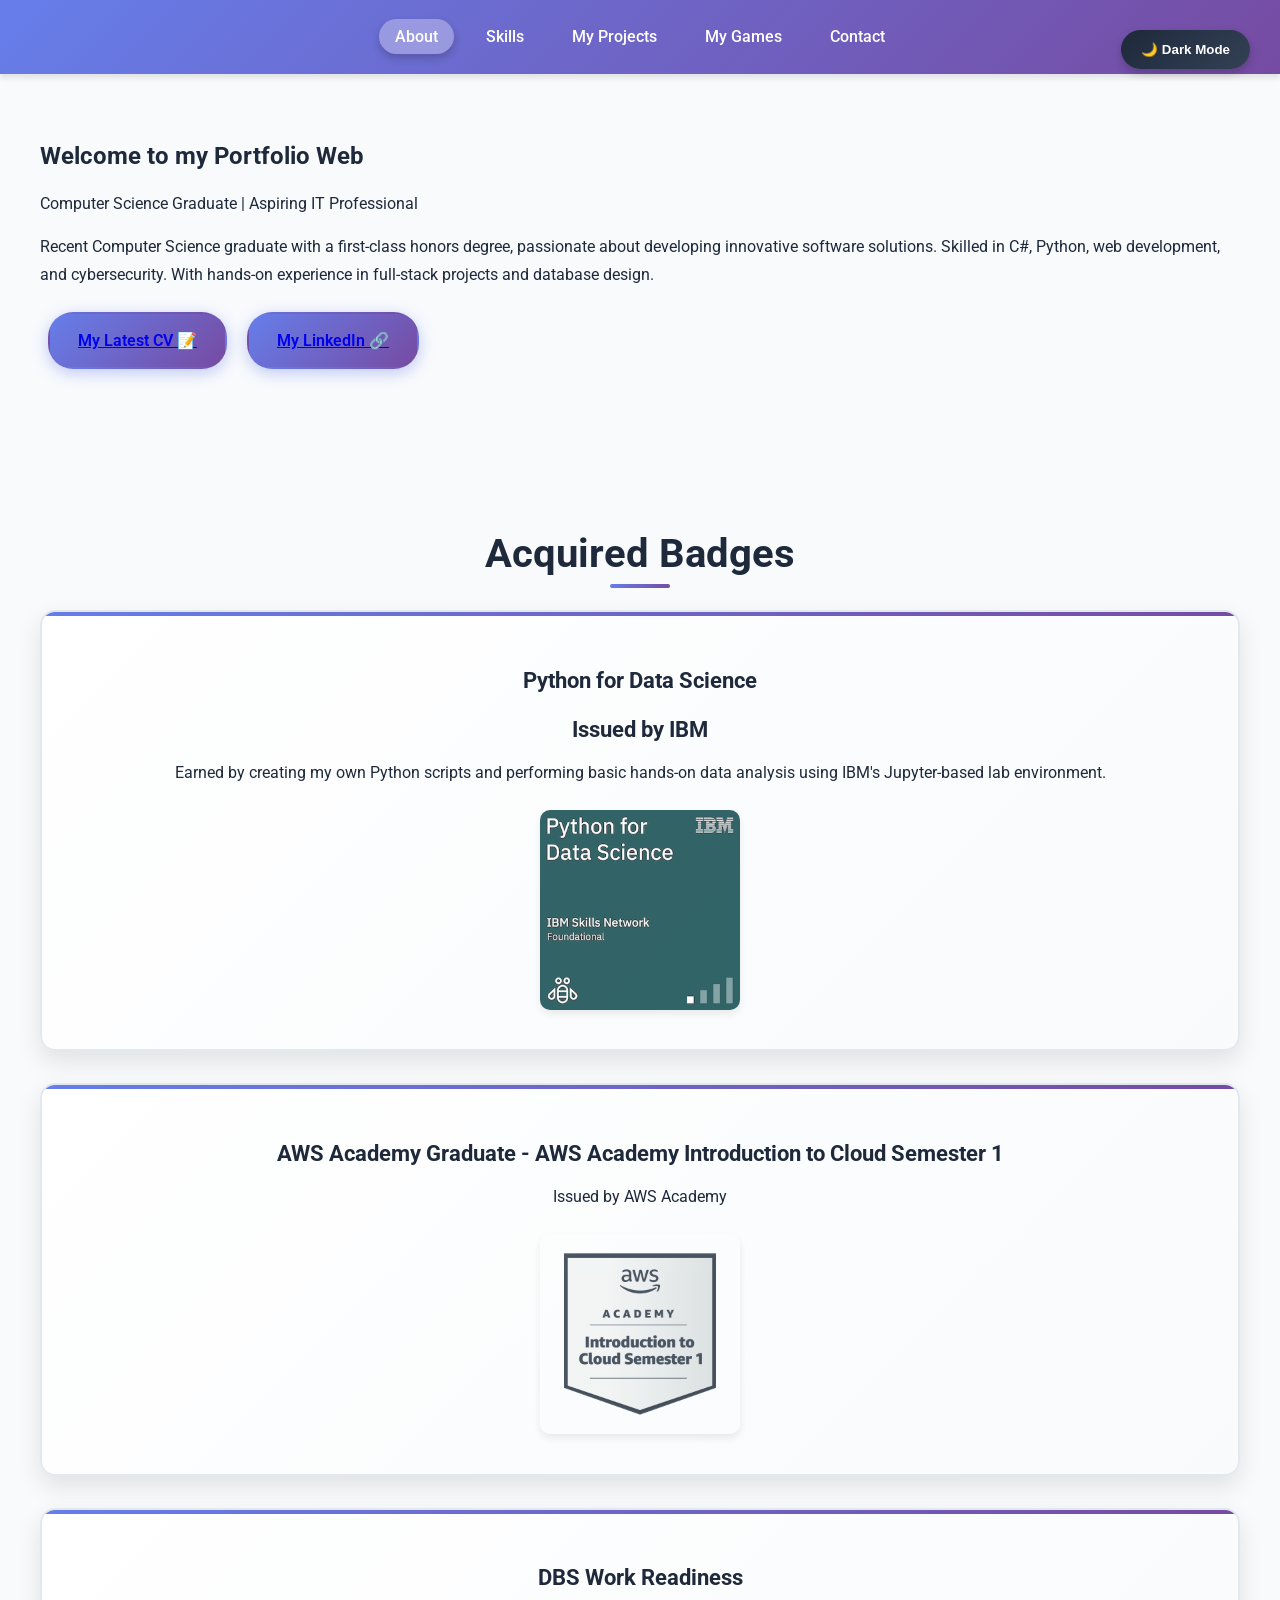
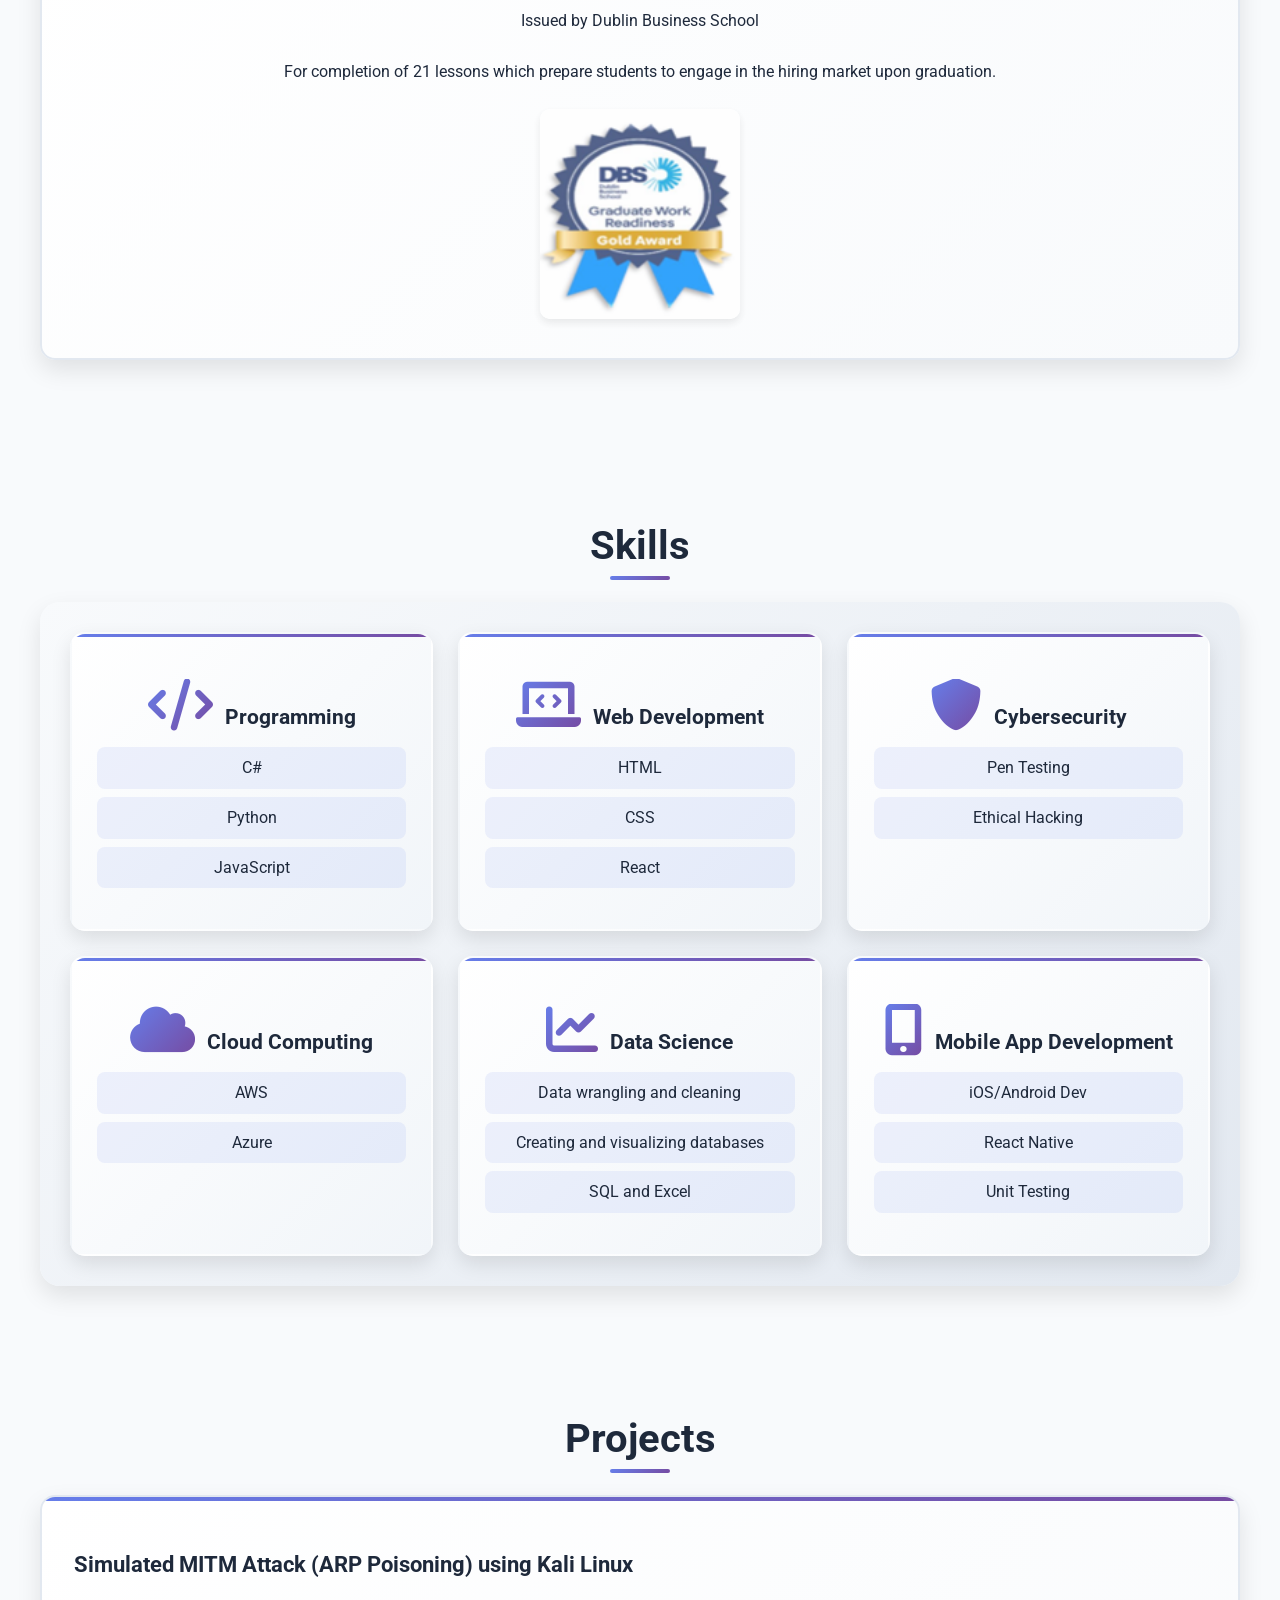
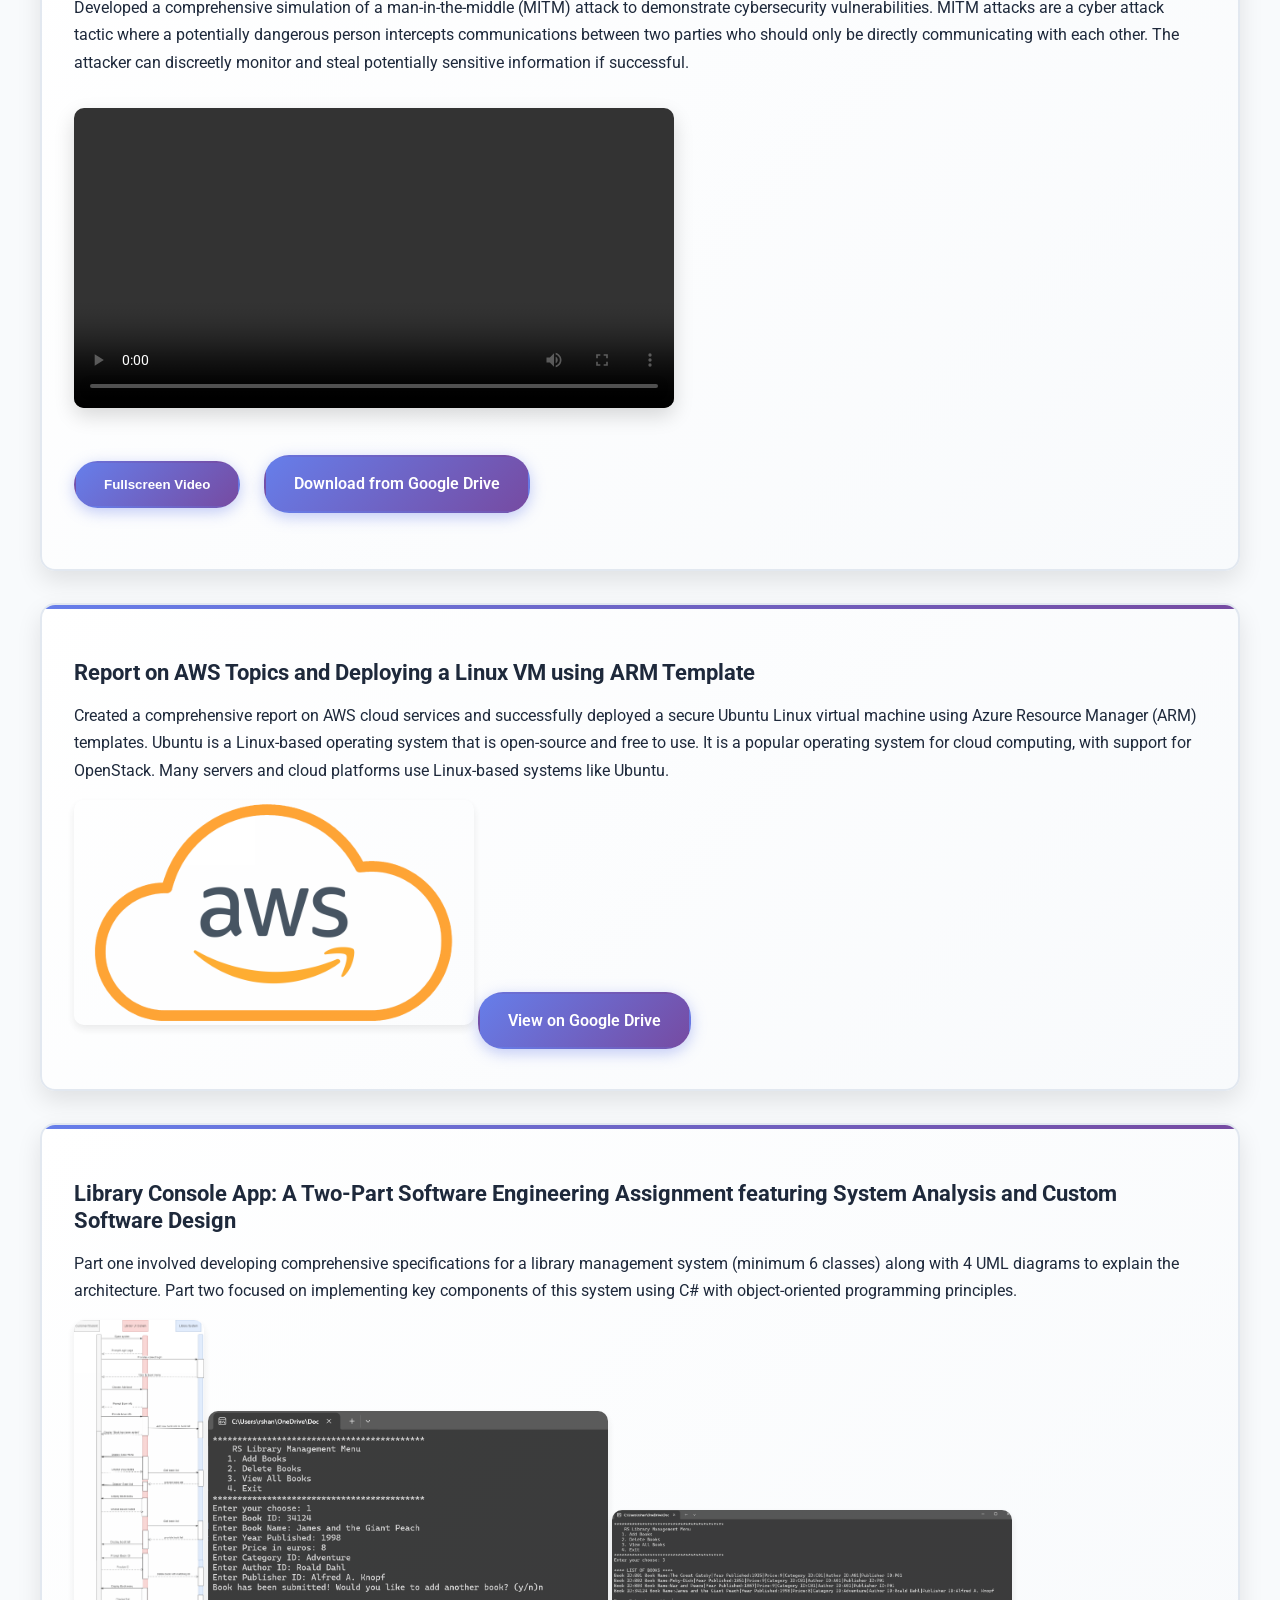
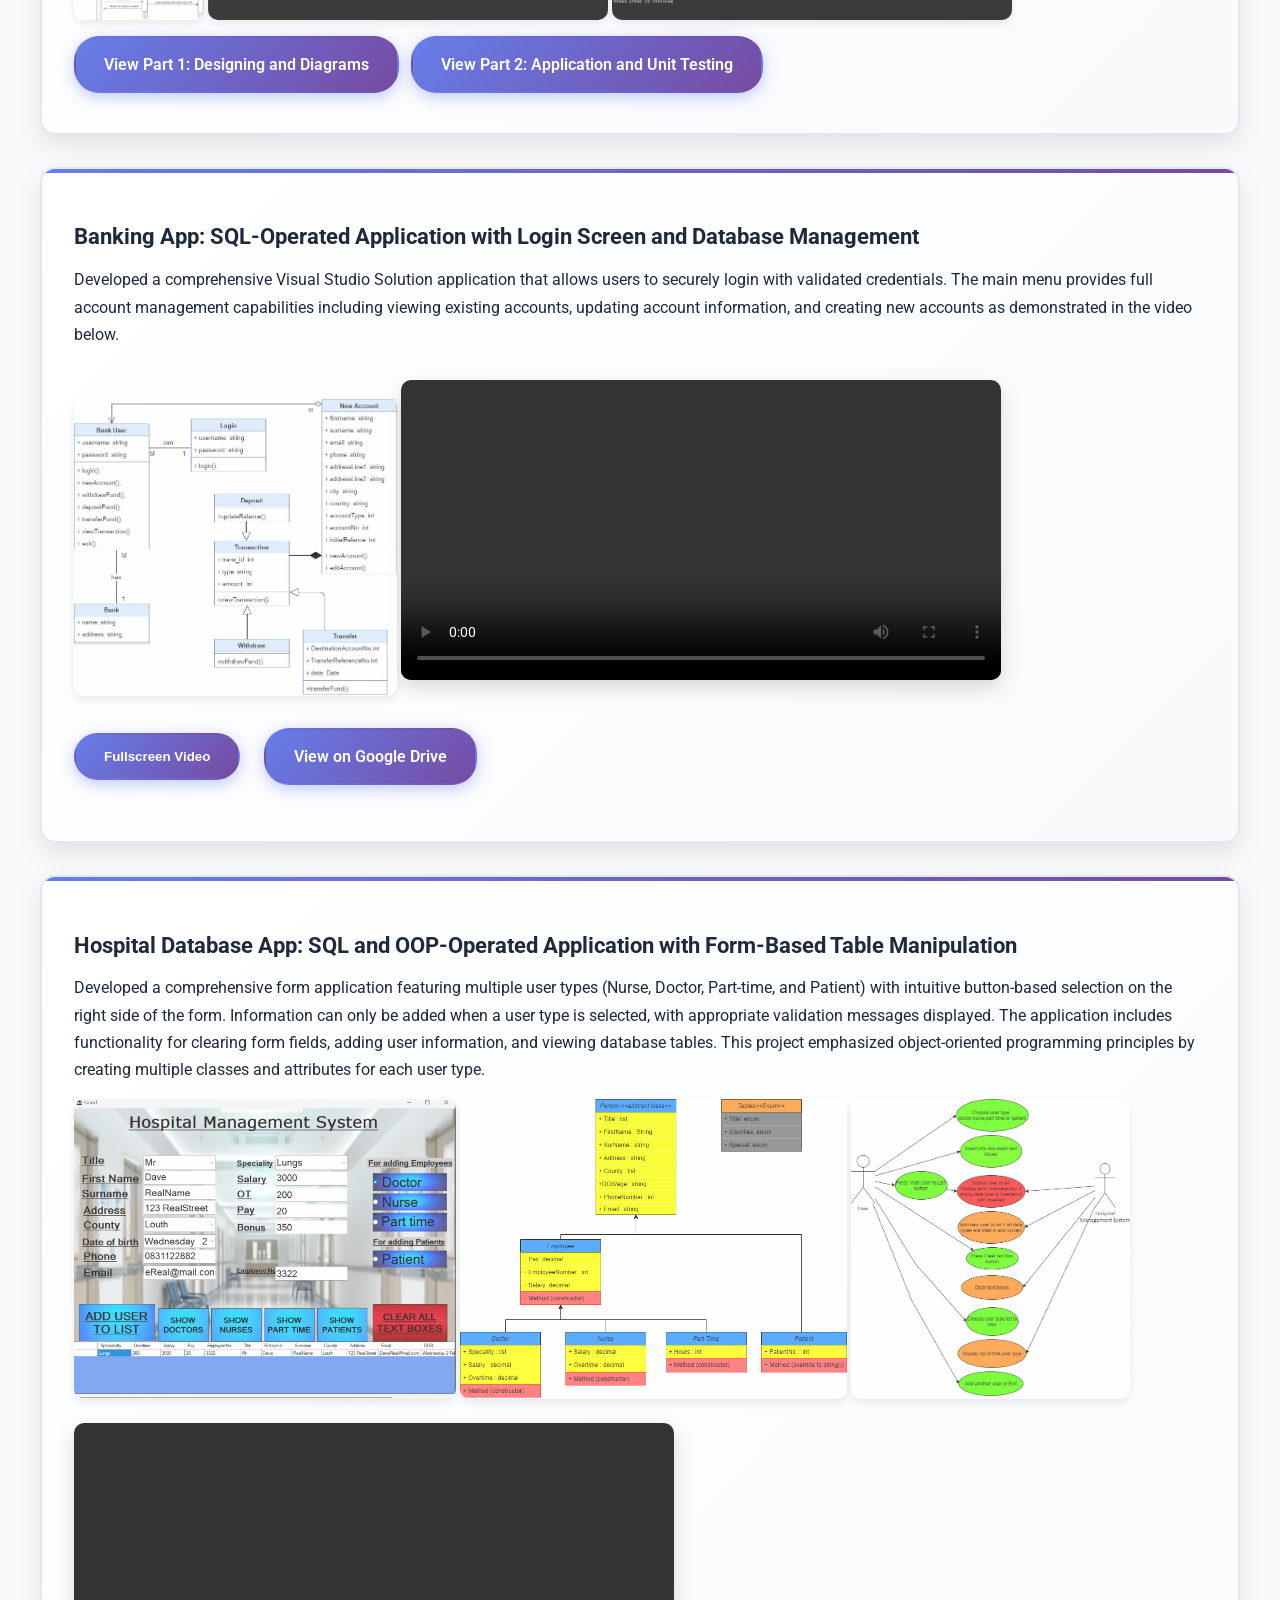
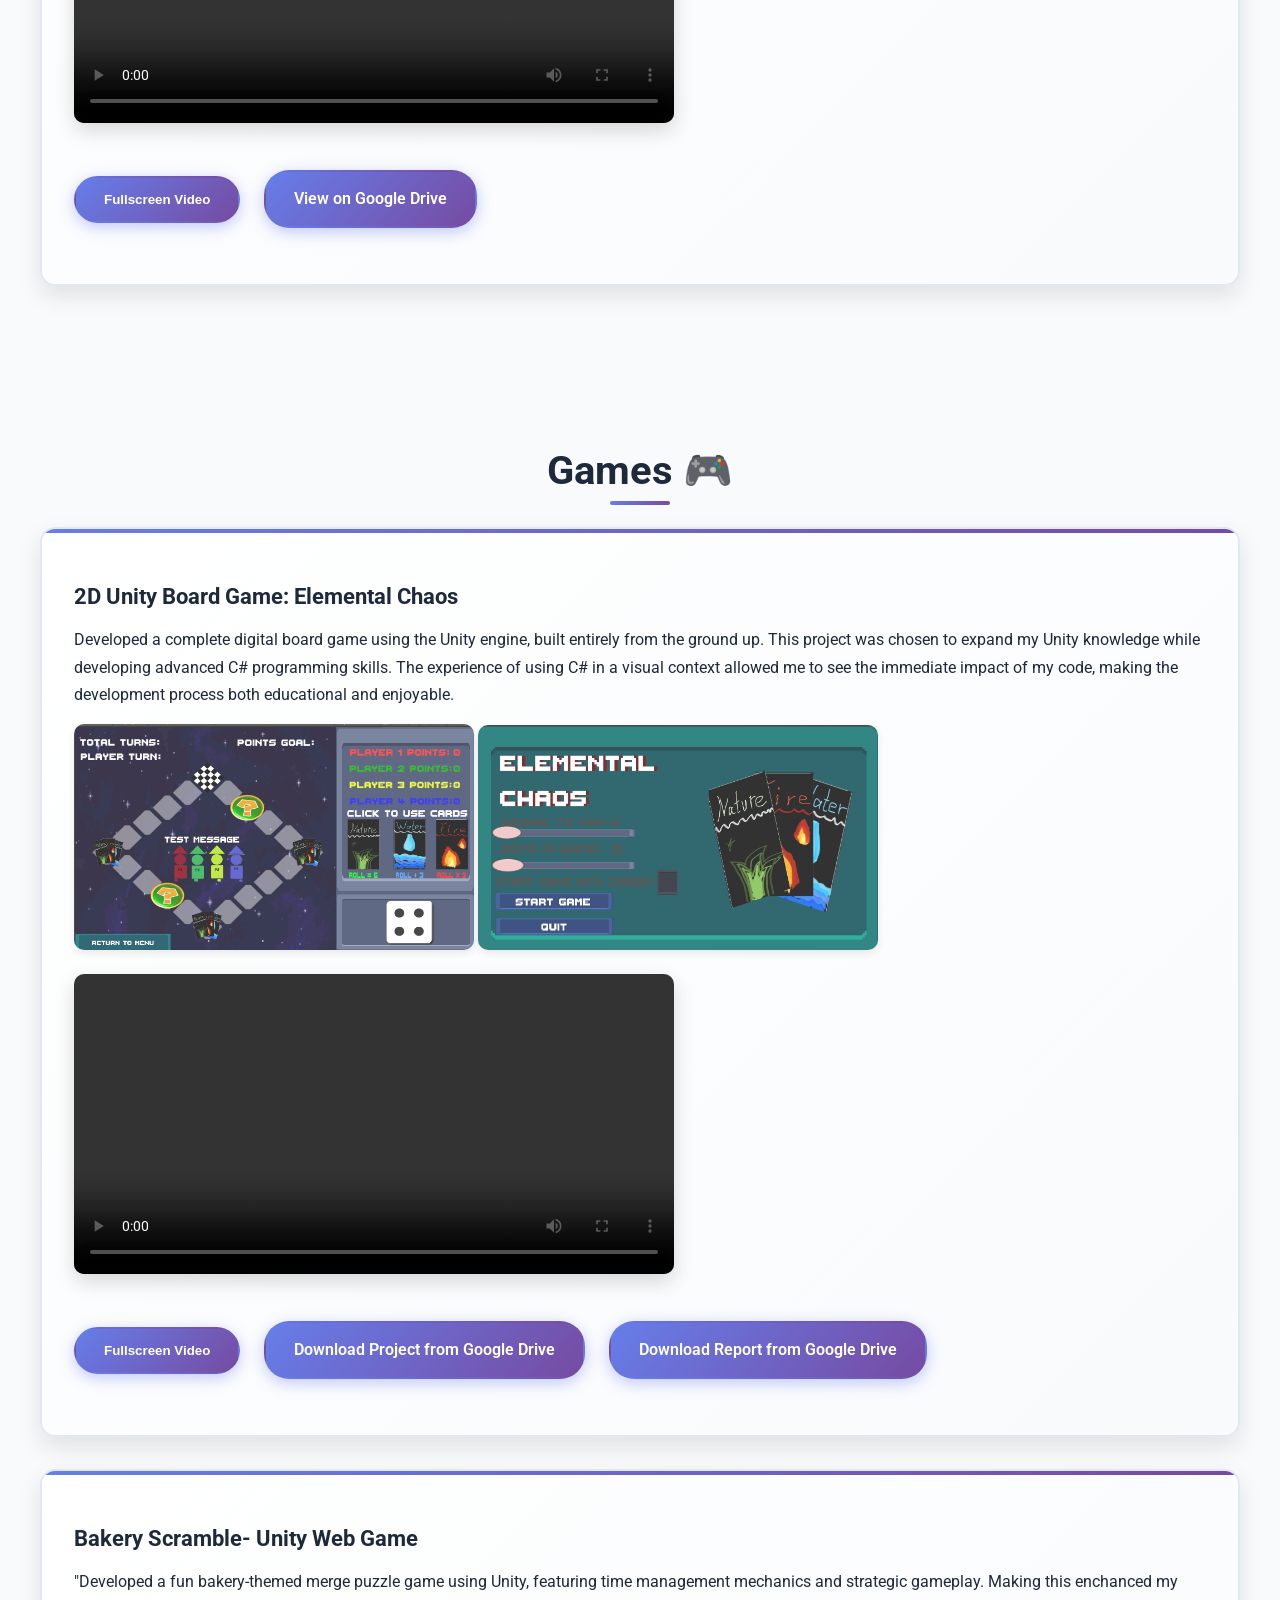
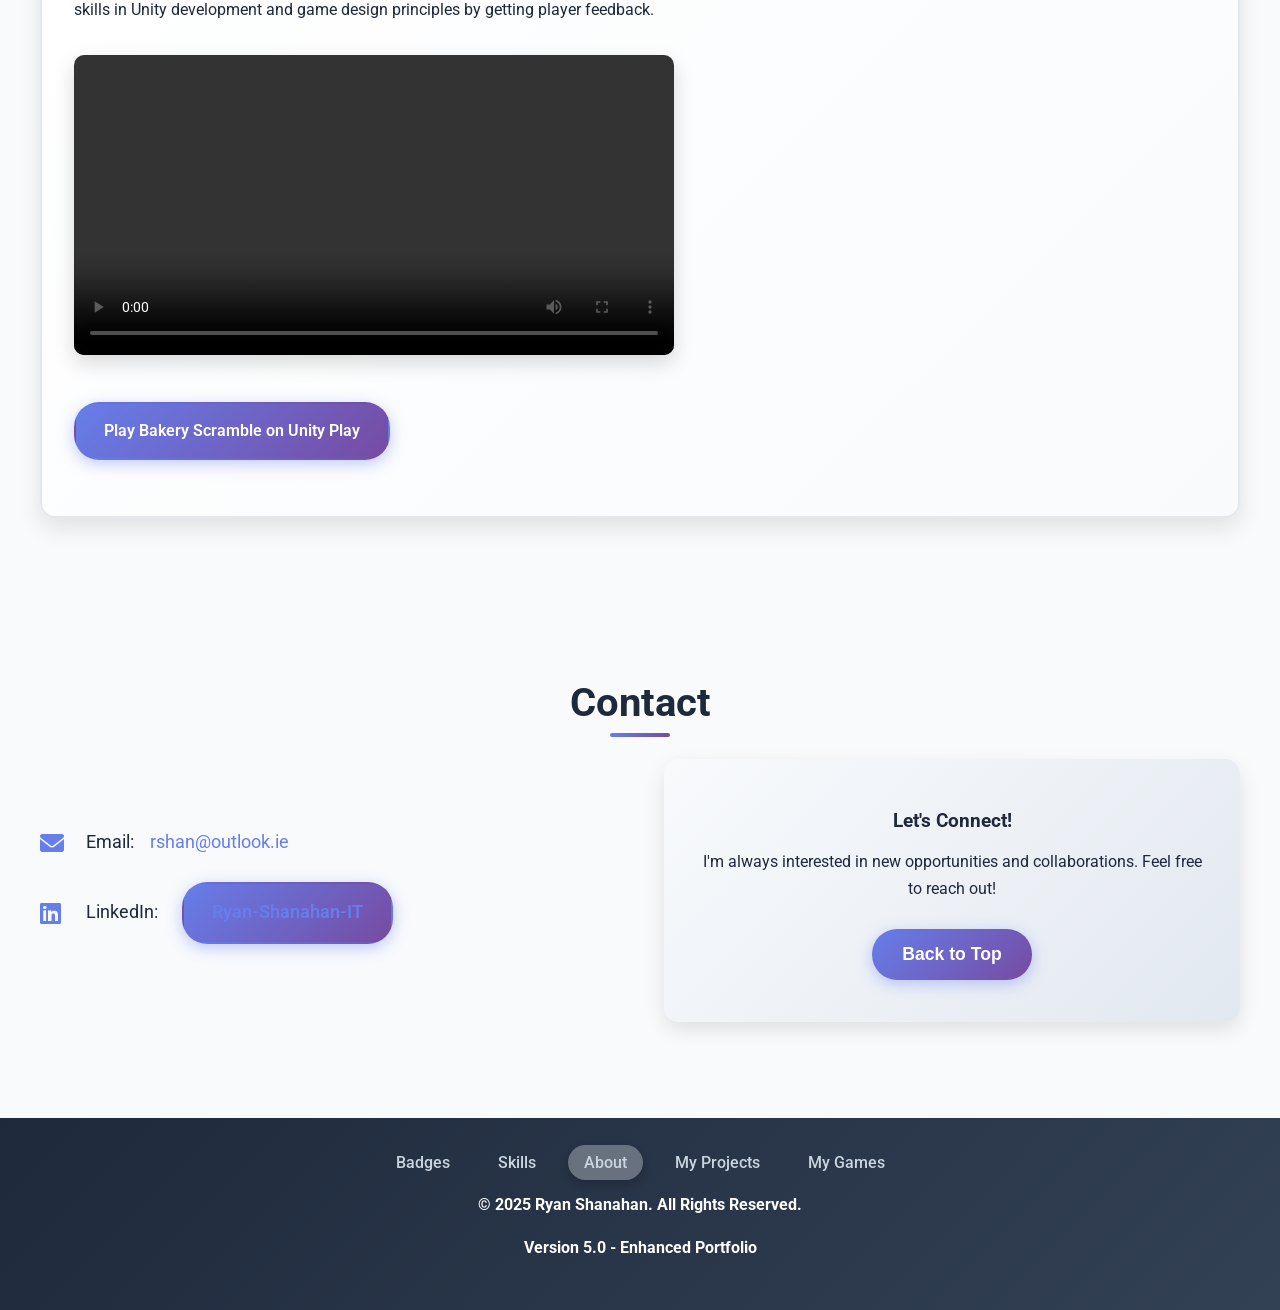
==== commit a78f7235: "added video" ====
--- a/docs/index.html
+++ b/docs/index.html
@@ -216,7 +216,10 @@
     <div class="project-card">
       <h3>Bakery Scramble- Unity Web Game</h3>
       <p>"Developed a fun bakery-themed merge puzzle game using Unity, featuring time management mechanics and strategic gameplay. Making this enchanced my skills in Unity development and game design principles by getting player feedback.</p>
-      
+      <video id="BakeryScrambleVid" width="600" controls>
+        <source src="images\vids\bakeryScramble.mp4" type="video/mp4">
+        Your browser does not support the video tag.
+      </video>
       <div class="project-buttons">
         <a href="https://play.unity.com/en/games/88e7d3a2-34e9-4edf-8dee-ee922961ff5f/bakery-scramble-v23/edit" class="project-link" target="_blank">Play Bakery Scramble on Unity Play</a>
       </div>
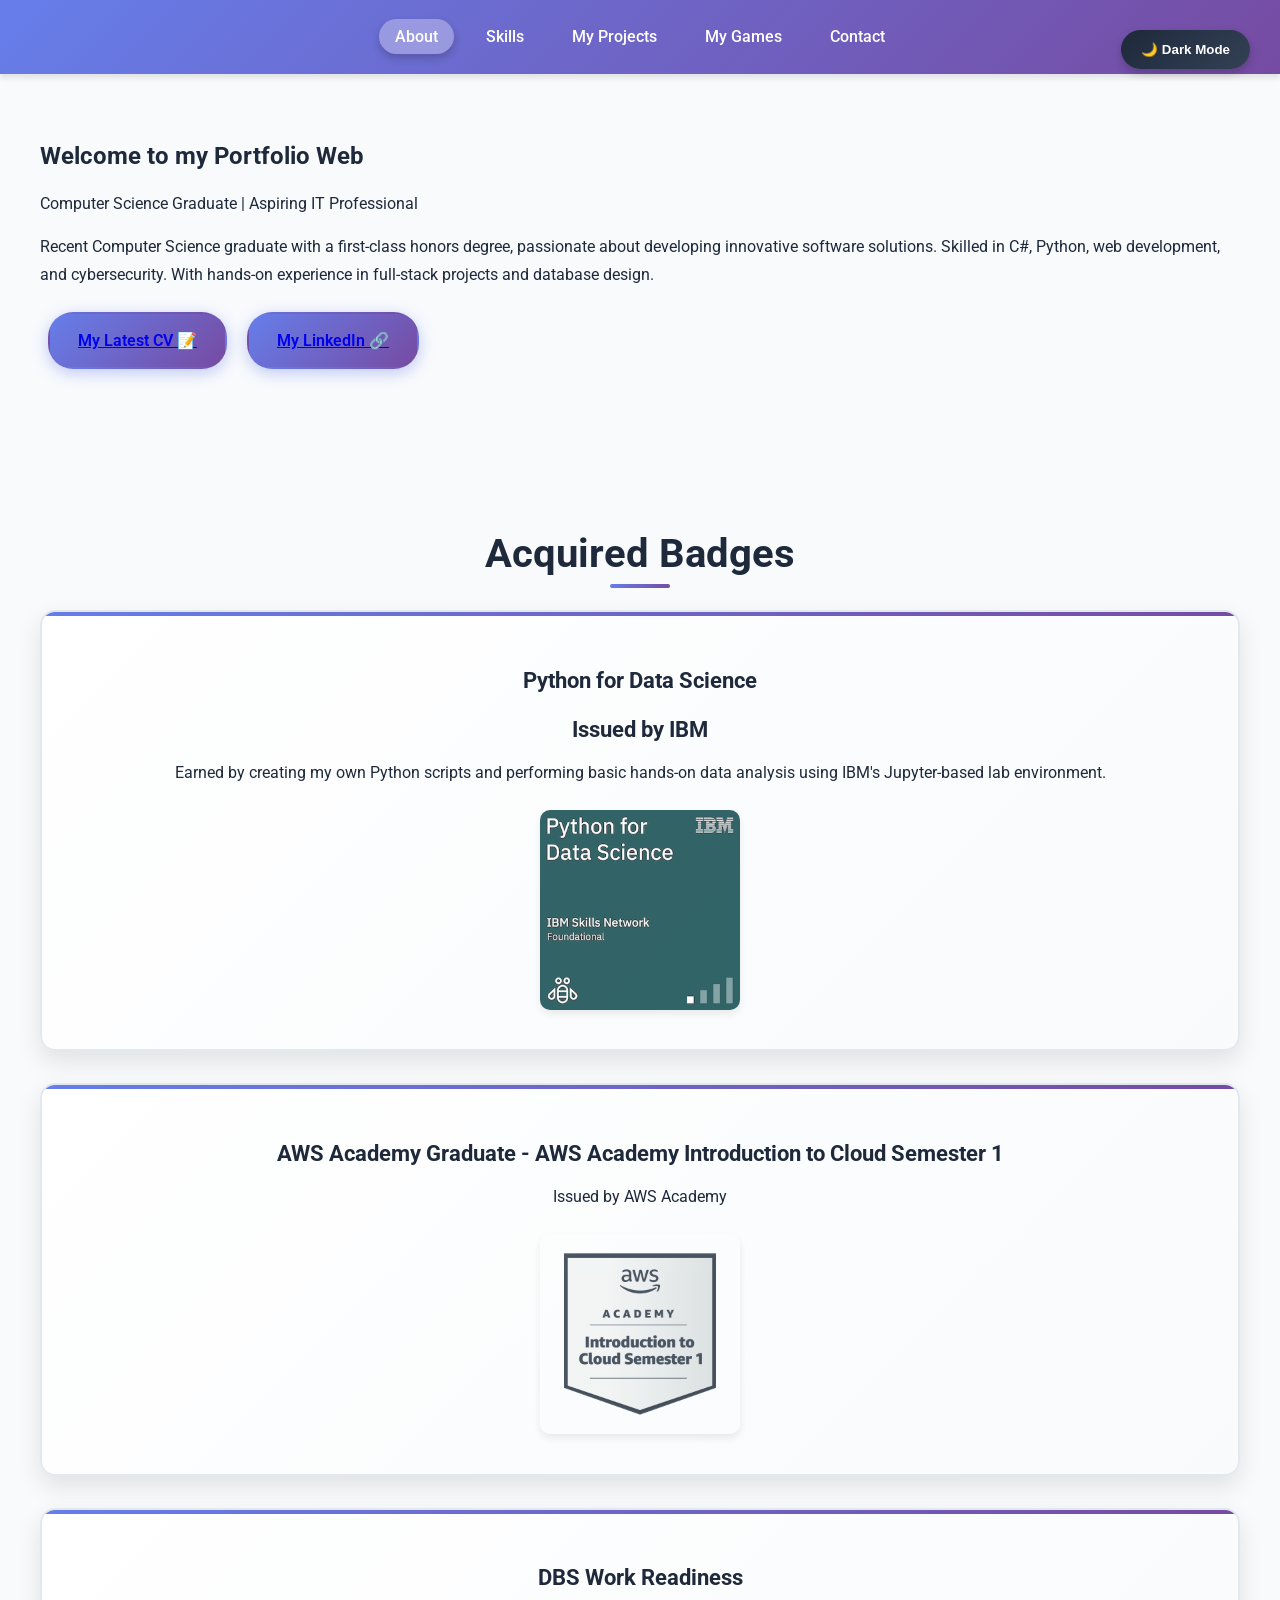
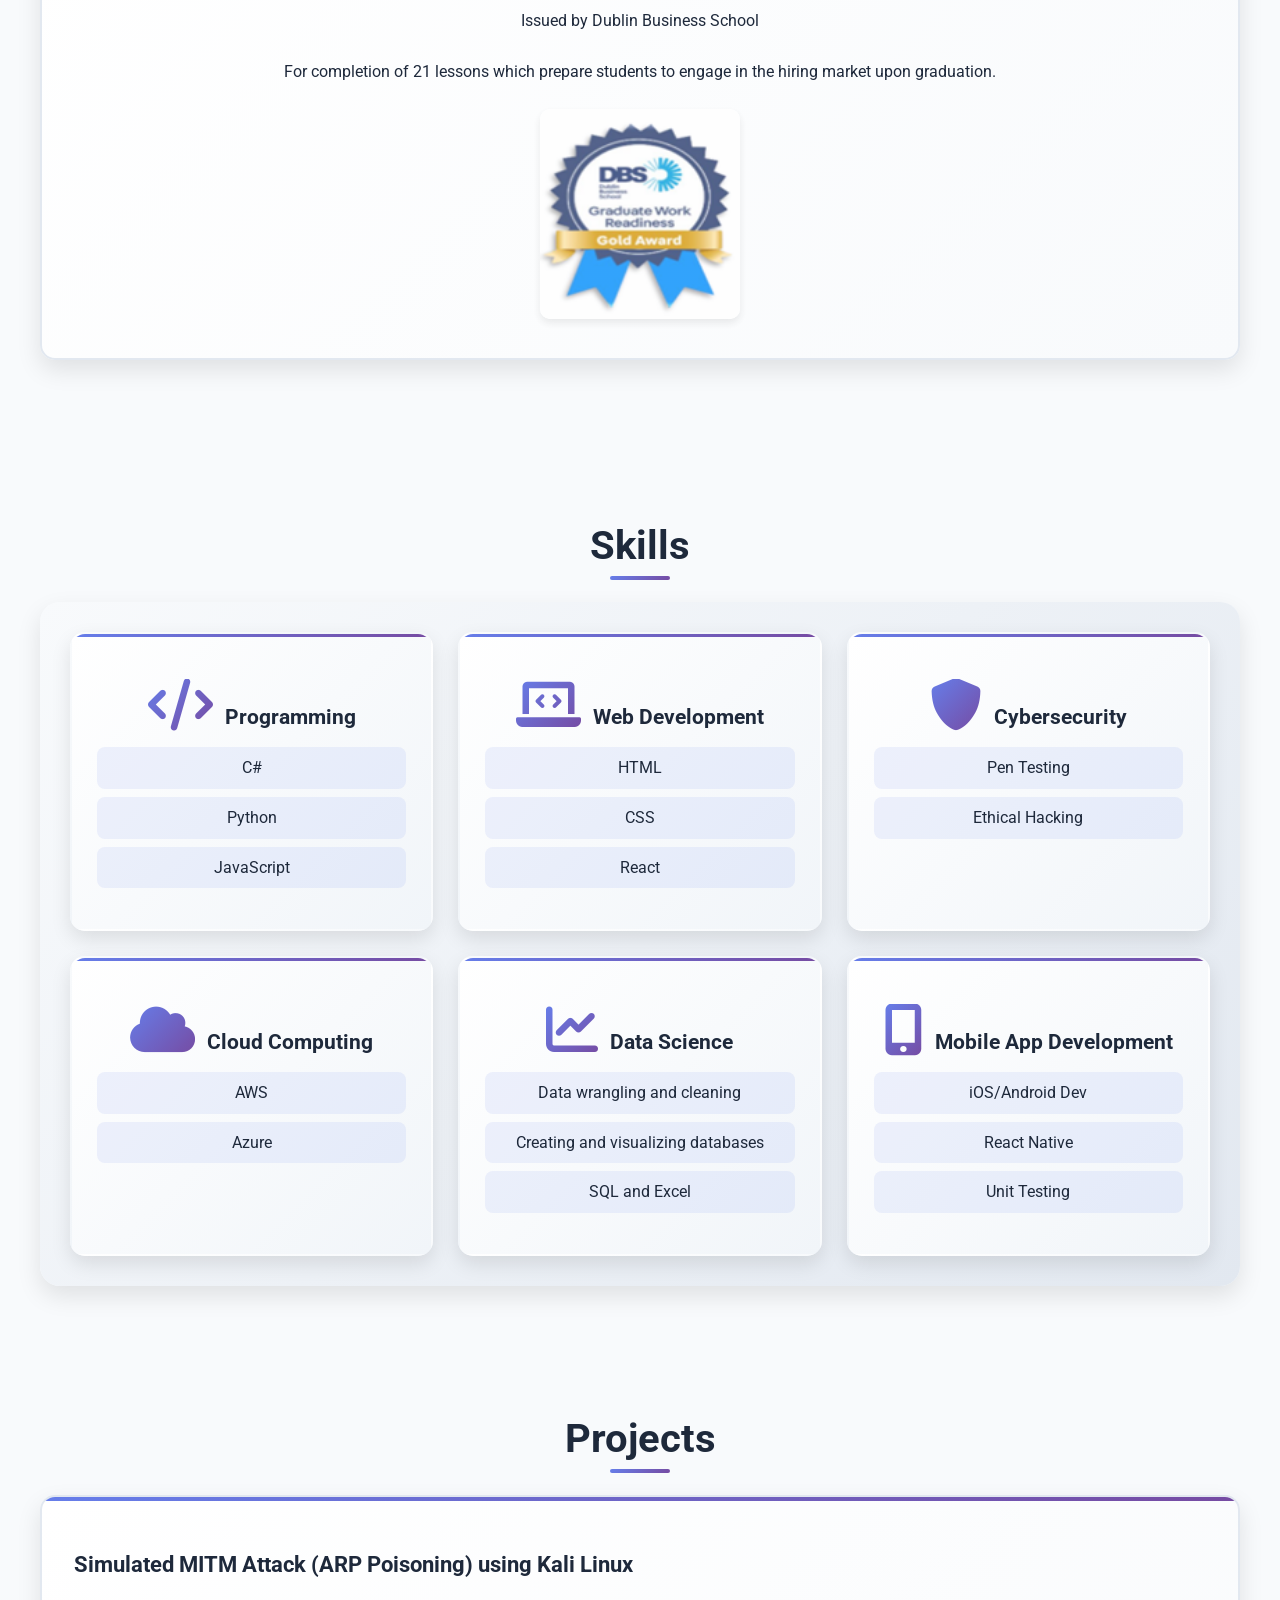
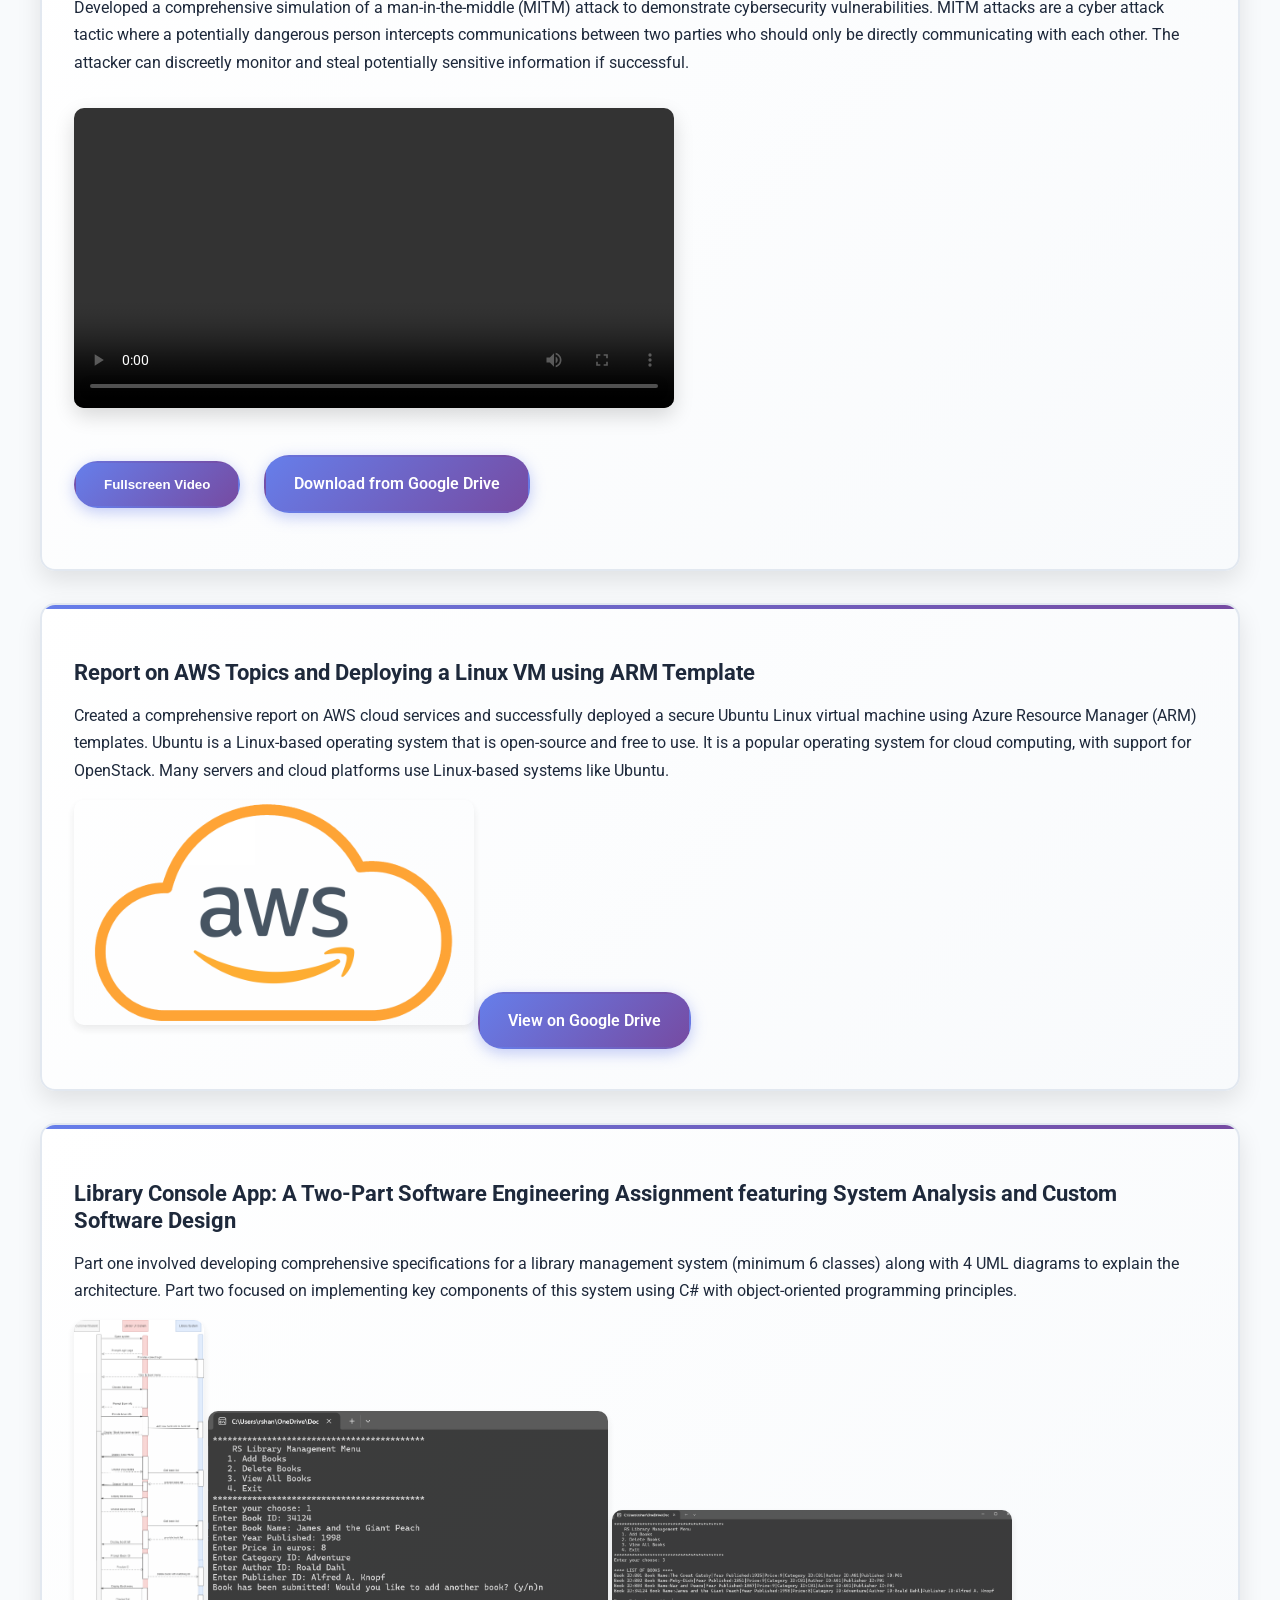
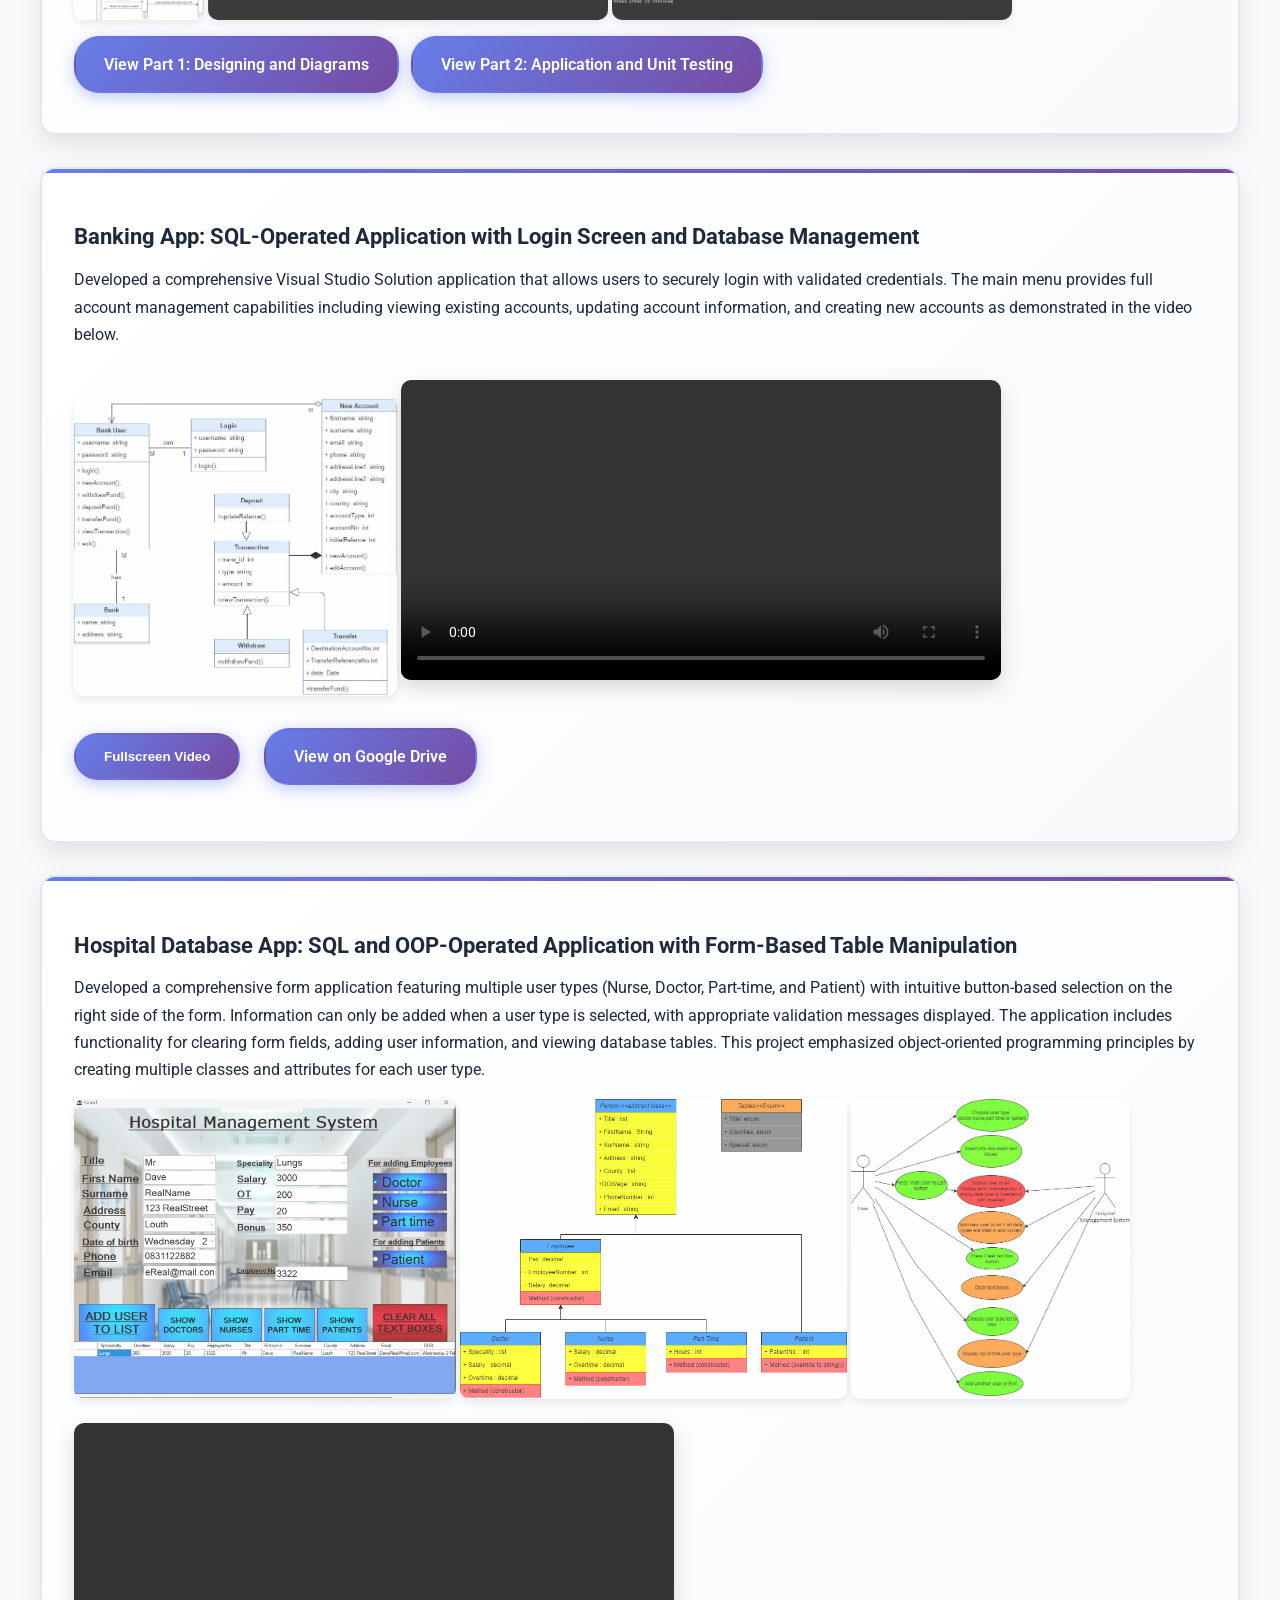
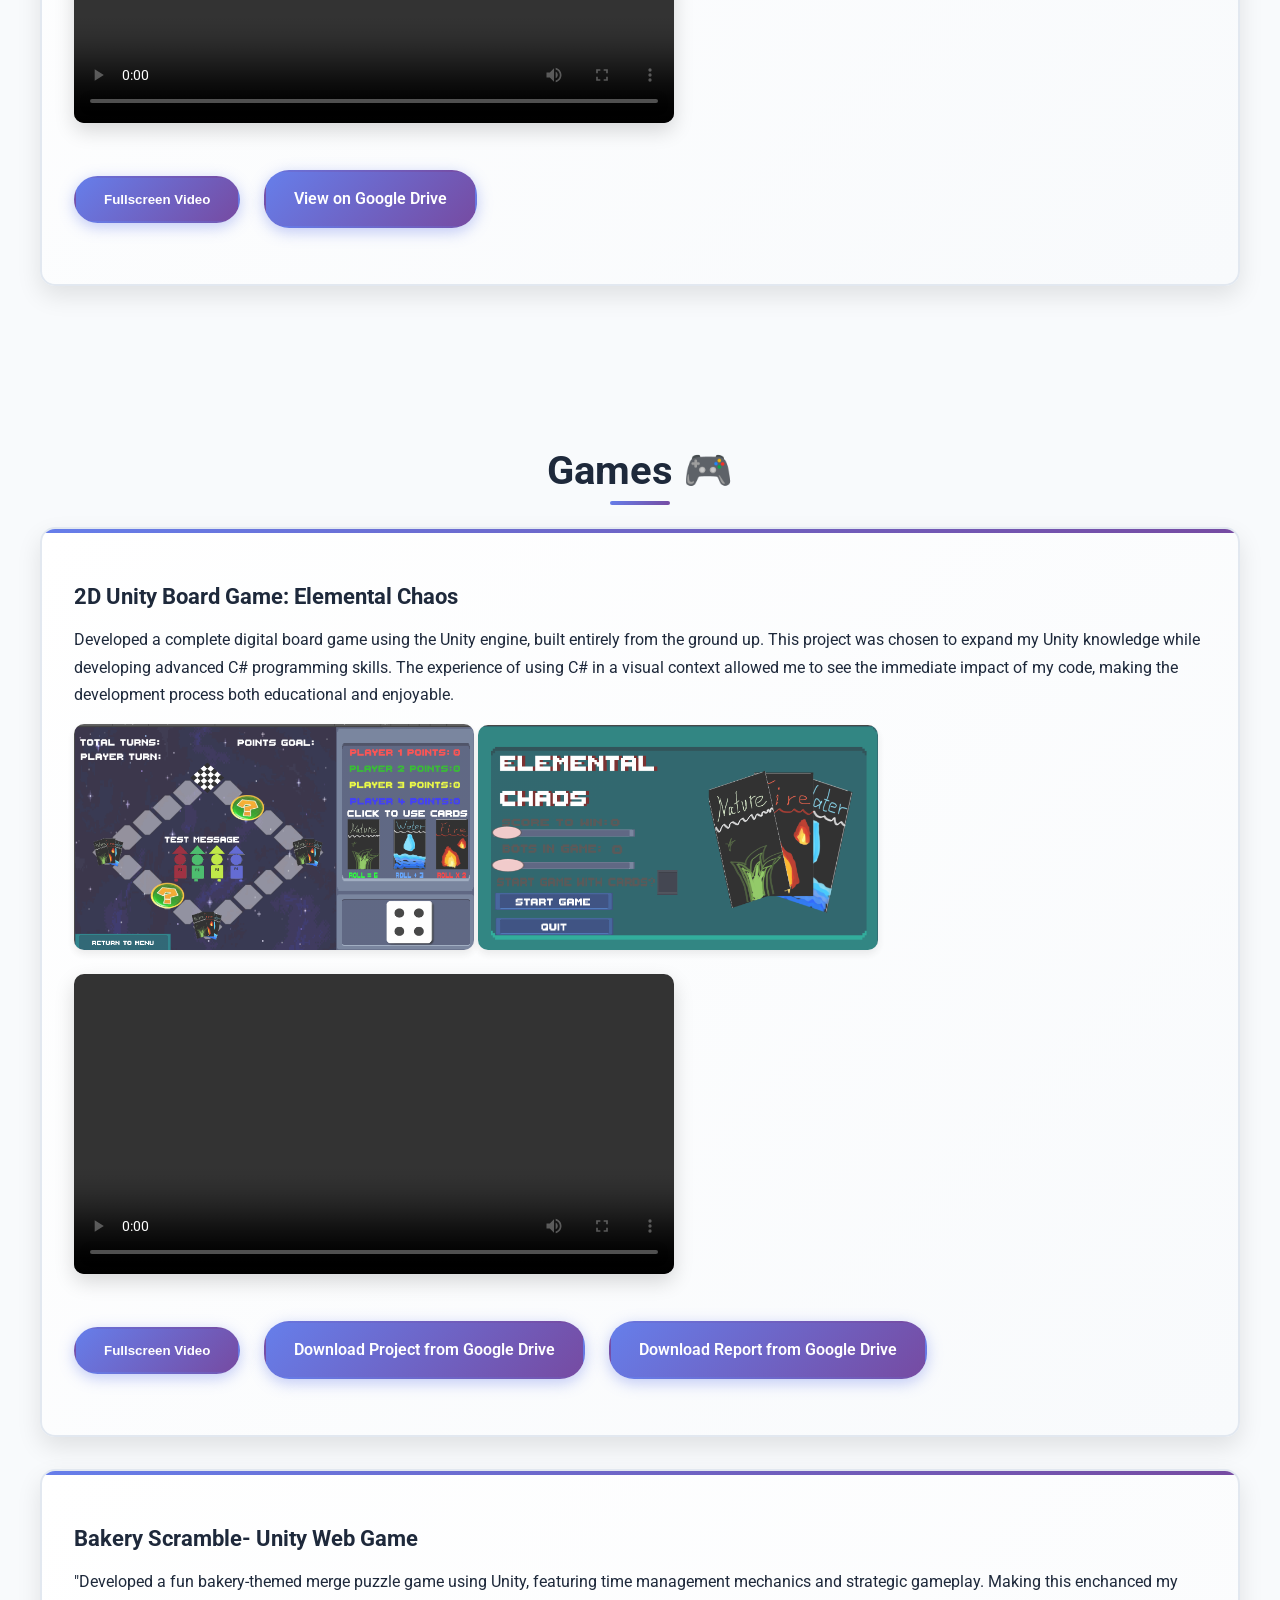
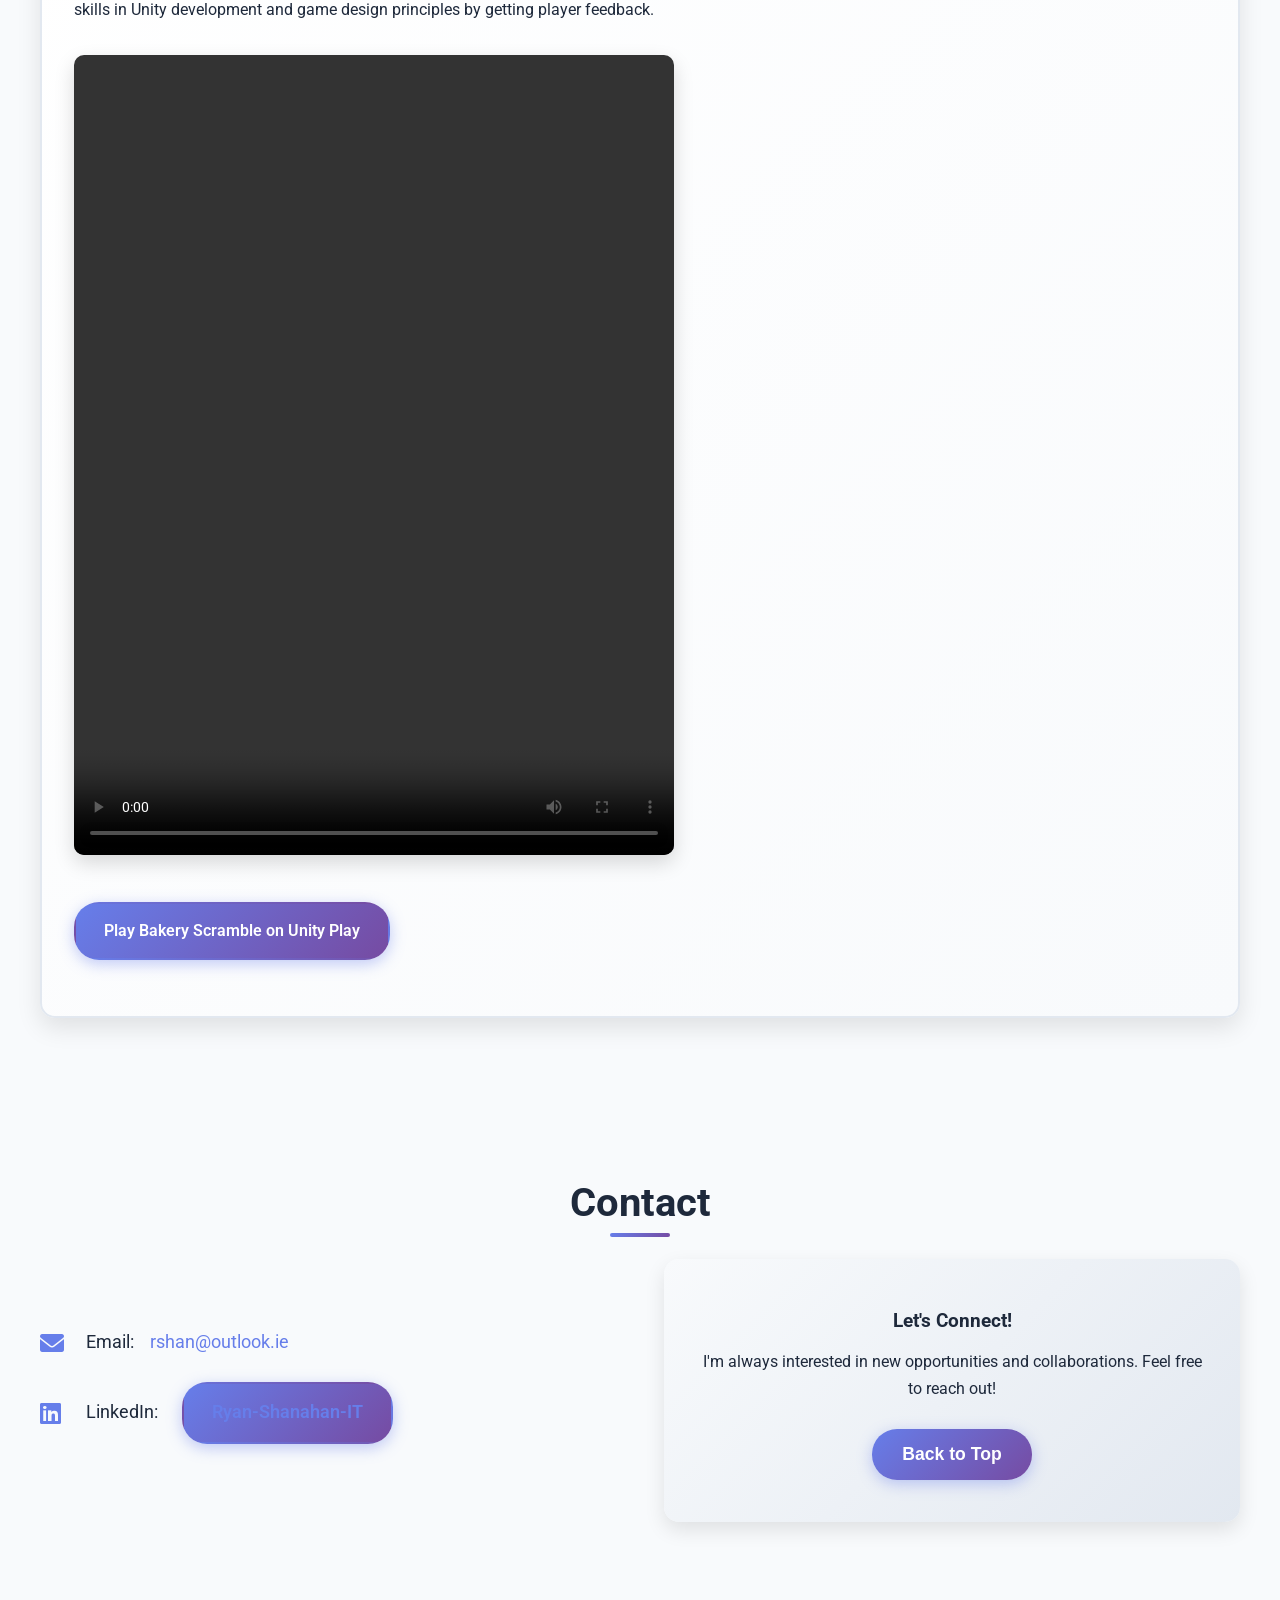
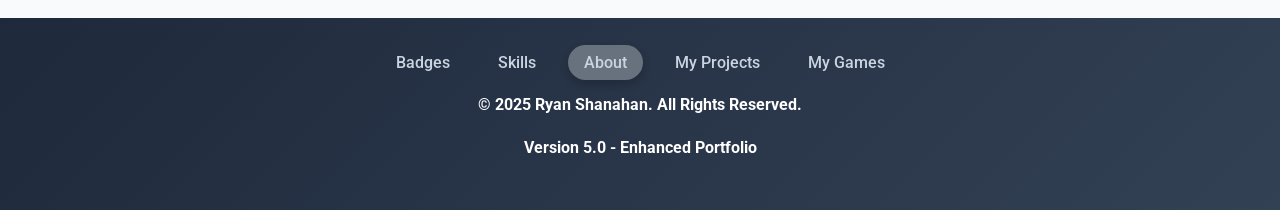
==== commit e55e1780: "changed video height" ====
--- a/docs/index.html
+++ b/docs/index.html
@@ -216,7 +216,7 @@
     <div class="project-card">
       <h3>Bakery Scramble- Unity Web Game</h3>
       <p>"Developed a fun bakery-themed merge puzzle game using Unity, featuring time management mechanics and strategic gameplay. Making this enchanced my skills in Unity development and game design principles by getting player feedback.</p>
-      <video id="BakeryScrambleVid" width="600" controls>
+      <video id="BakeryScrambleVid" width="600" height="800" controls>
         <source src="images\vids\bakeryScramble.mp4" type="video/mp4">
         Your browser does not support the video tag.
       </video>
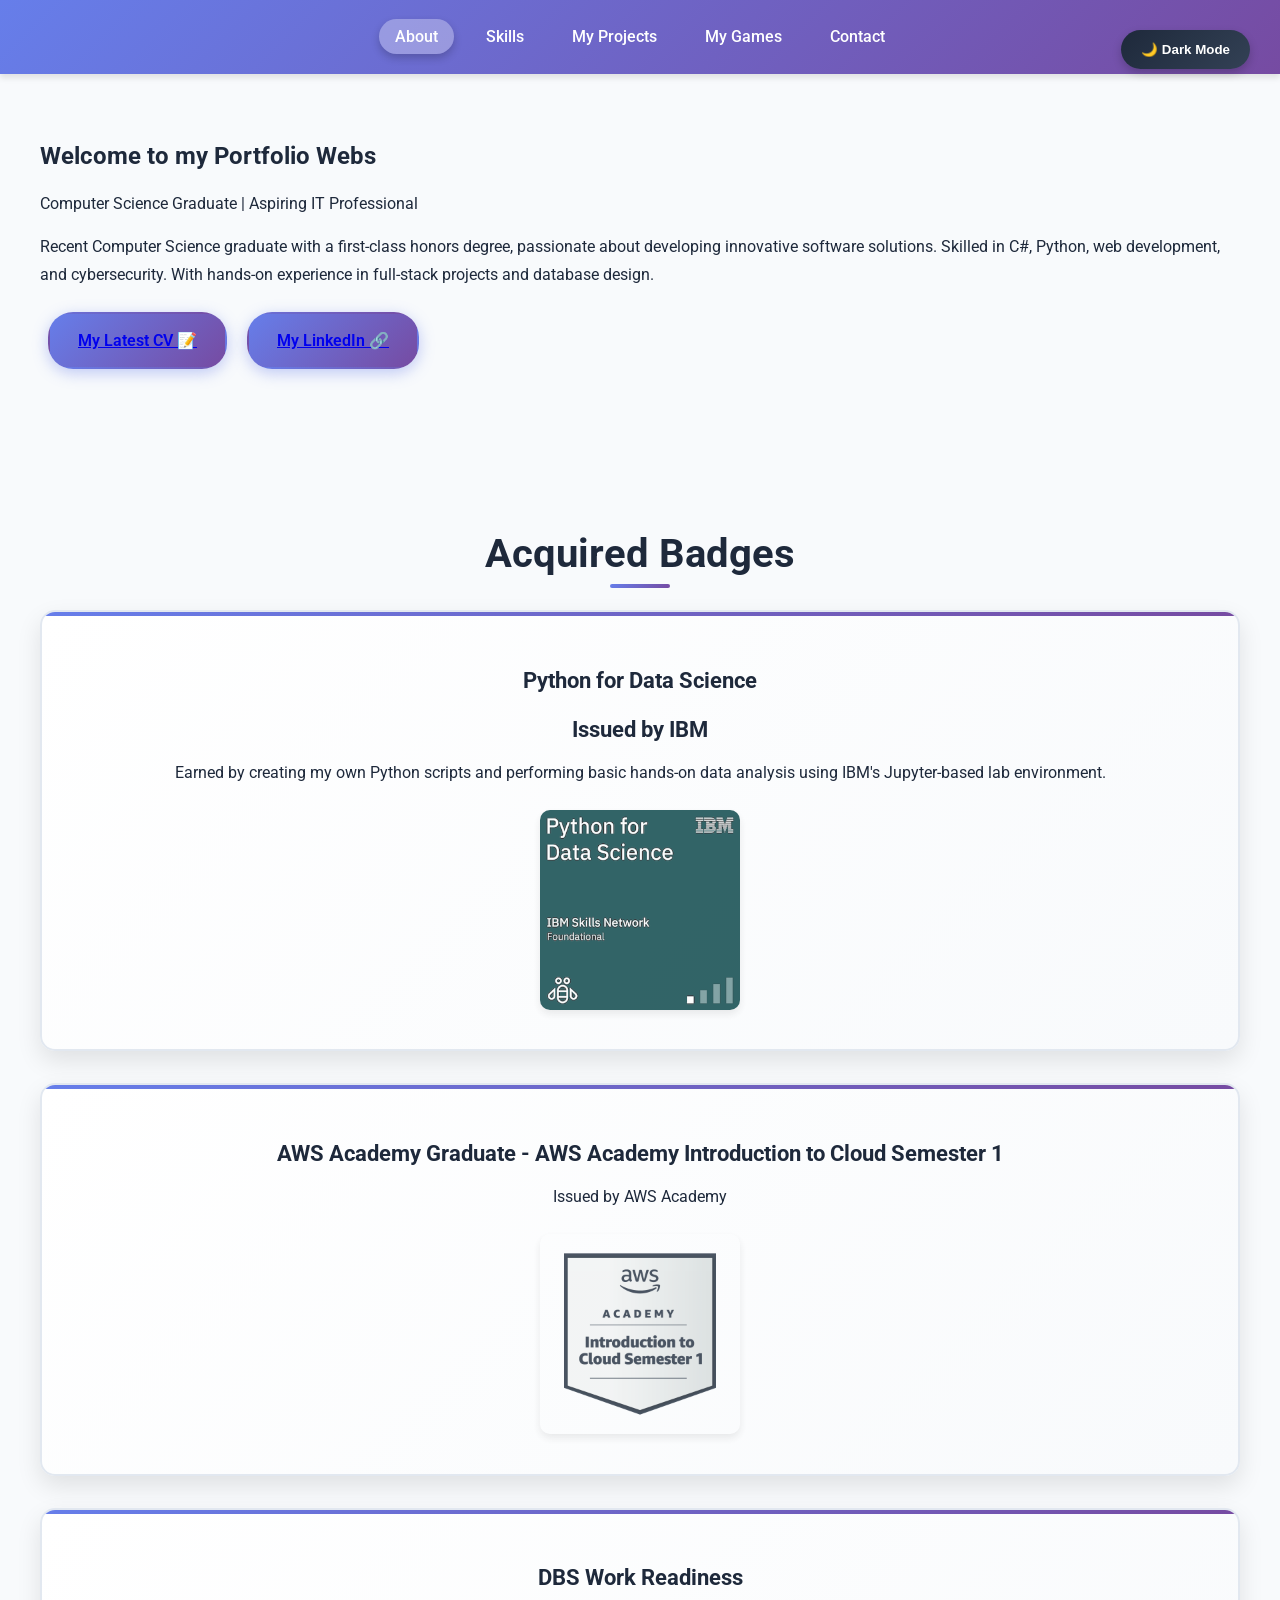
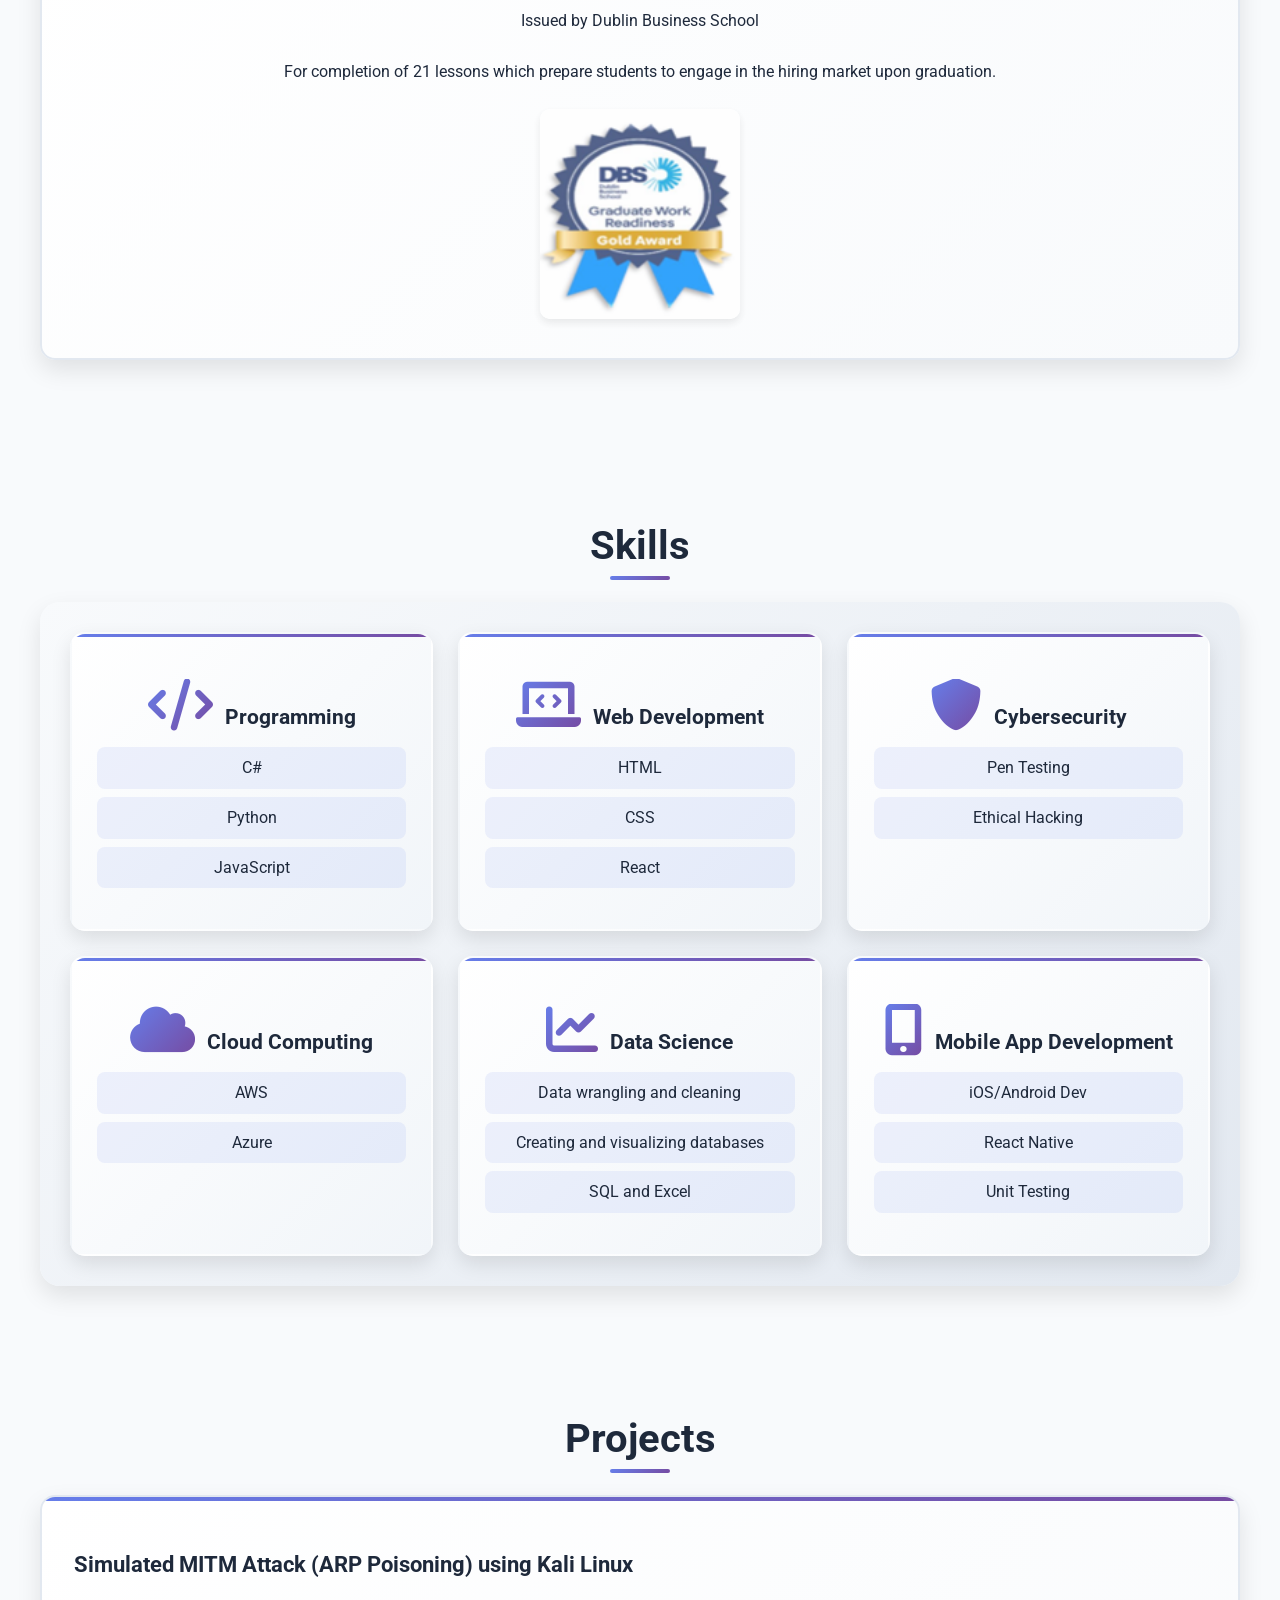
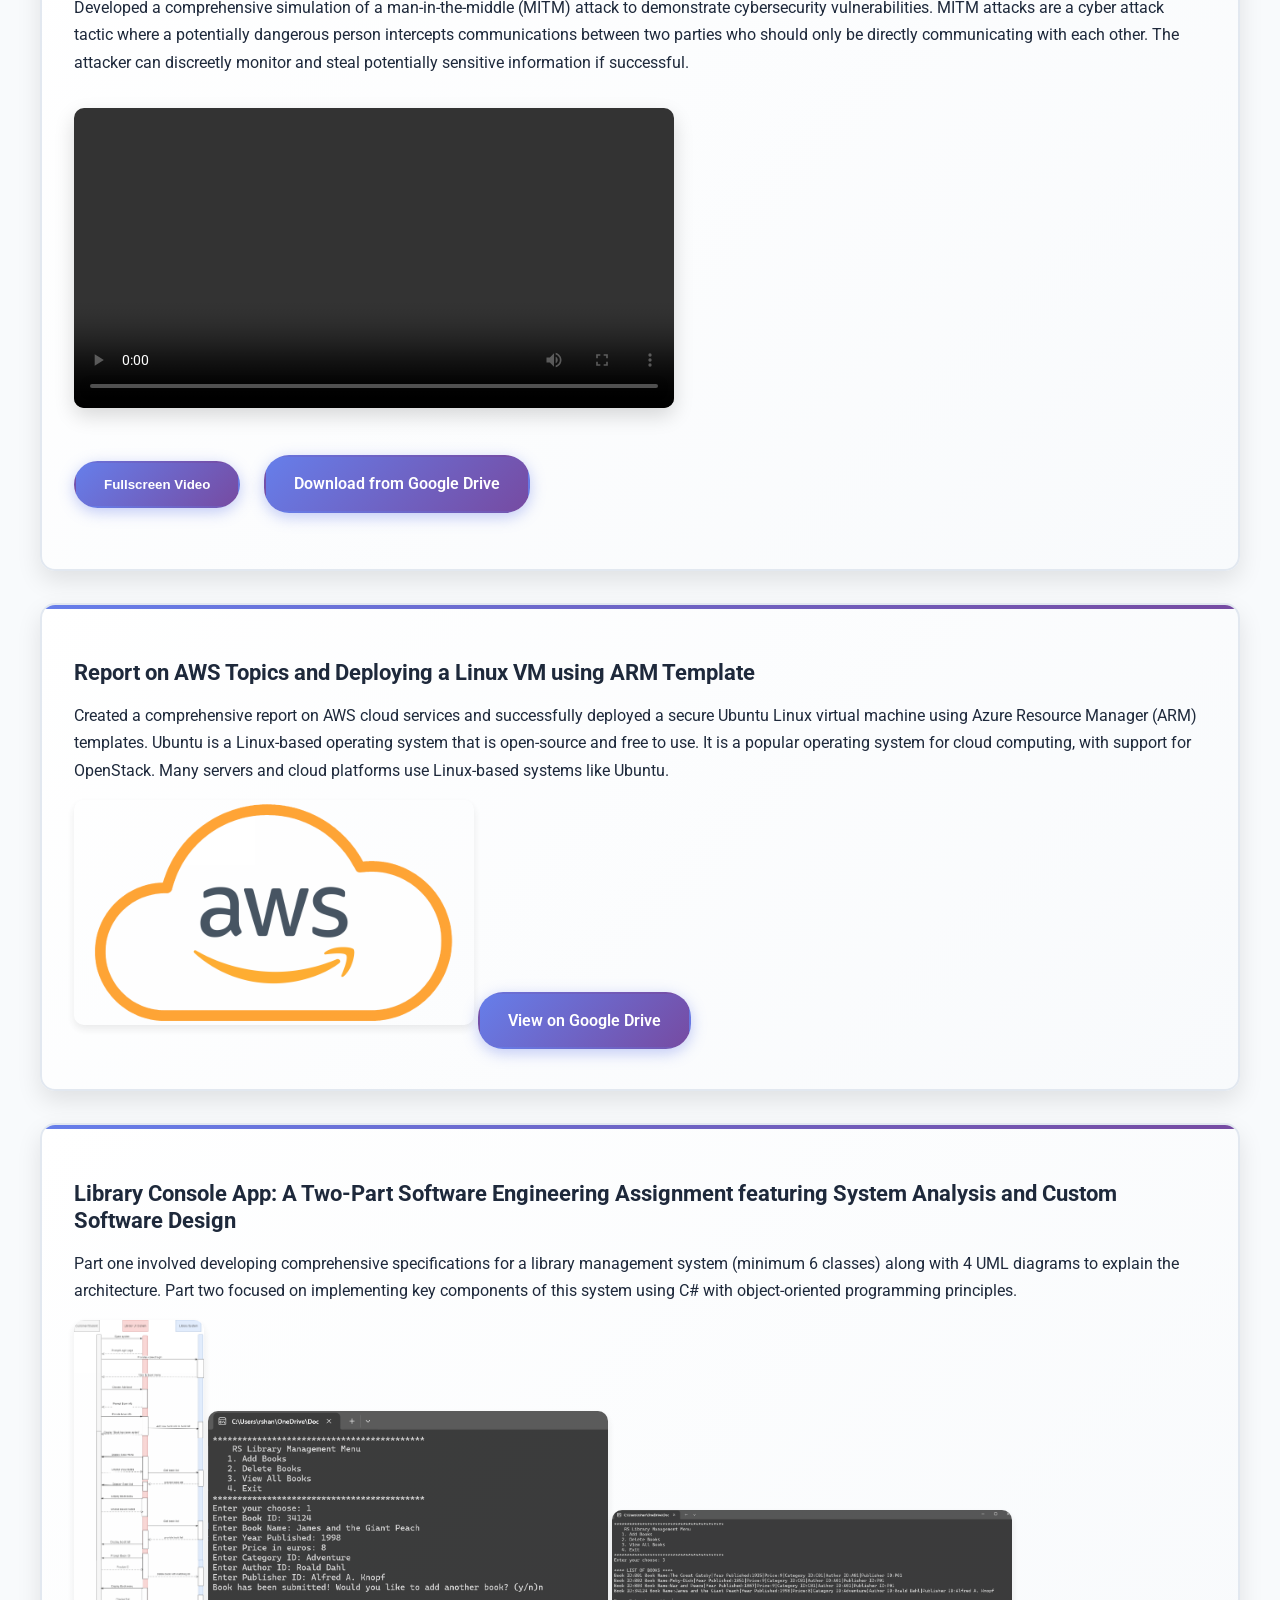
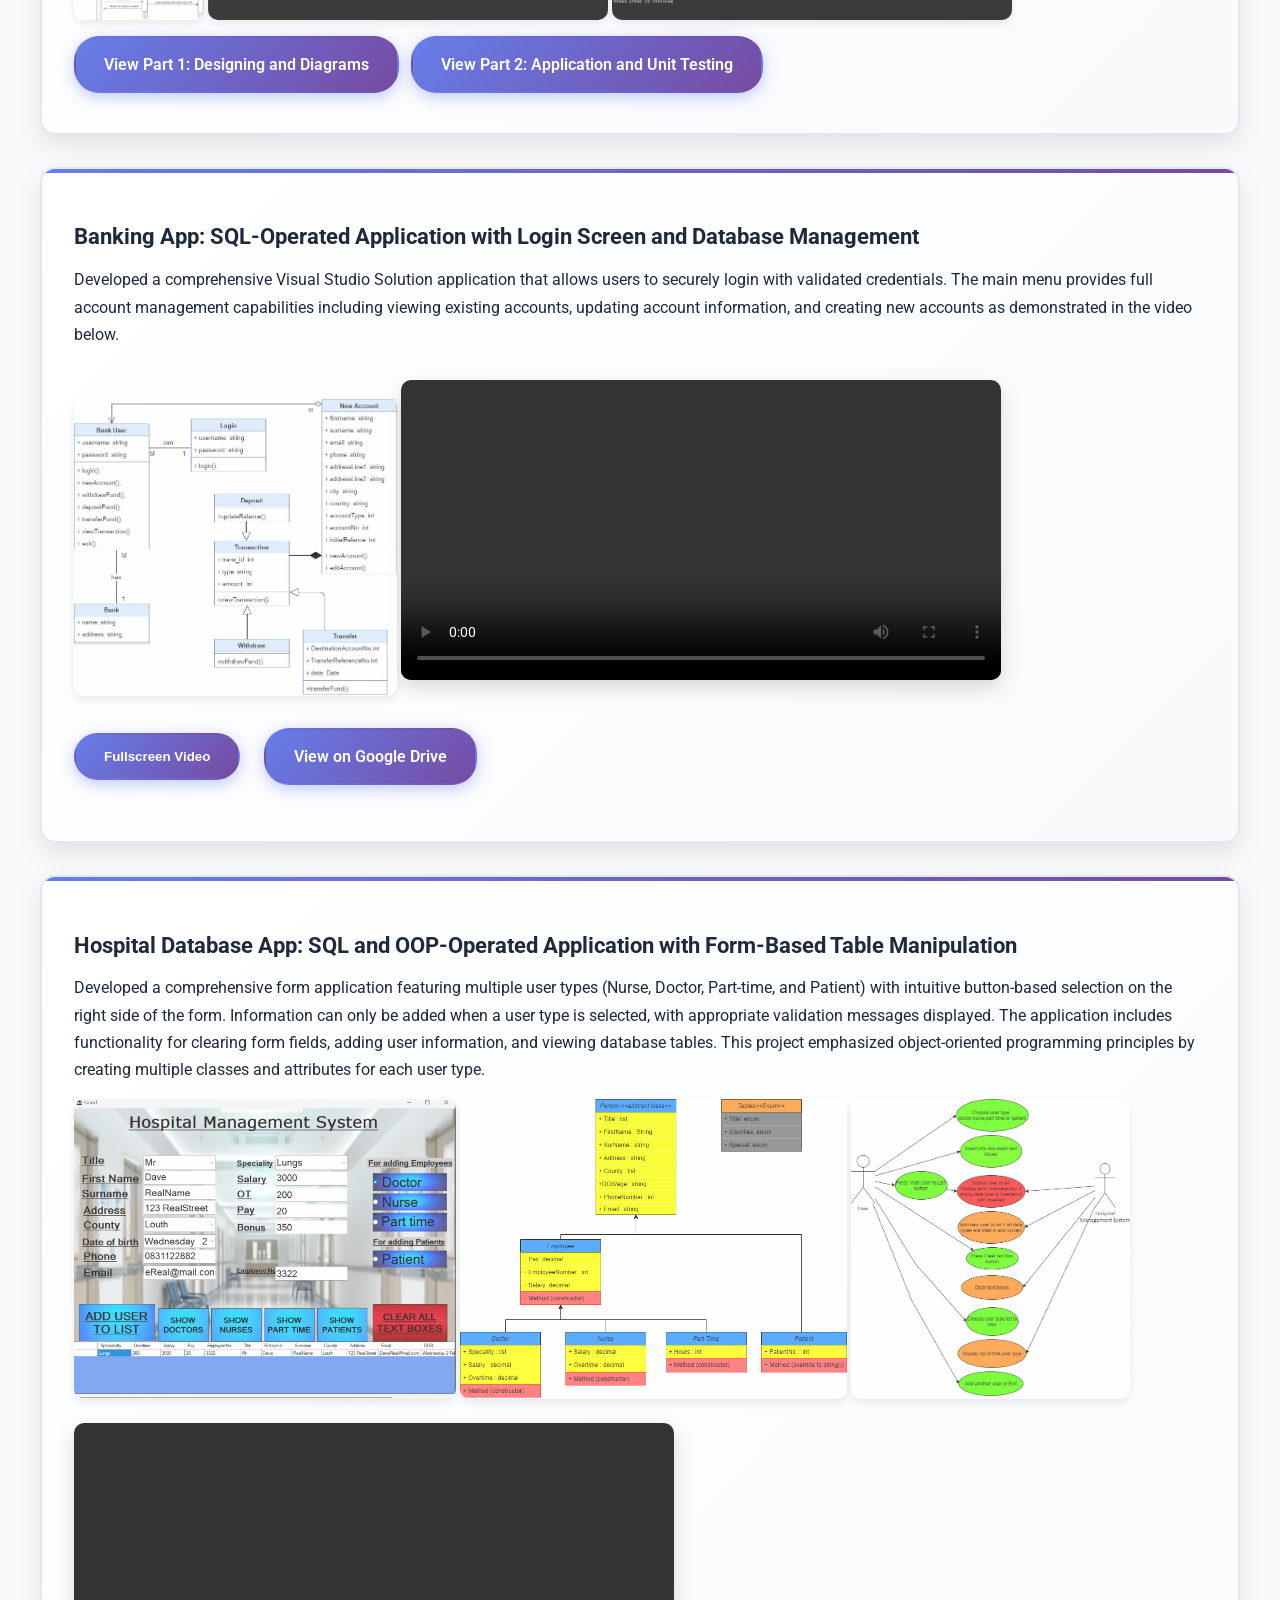
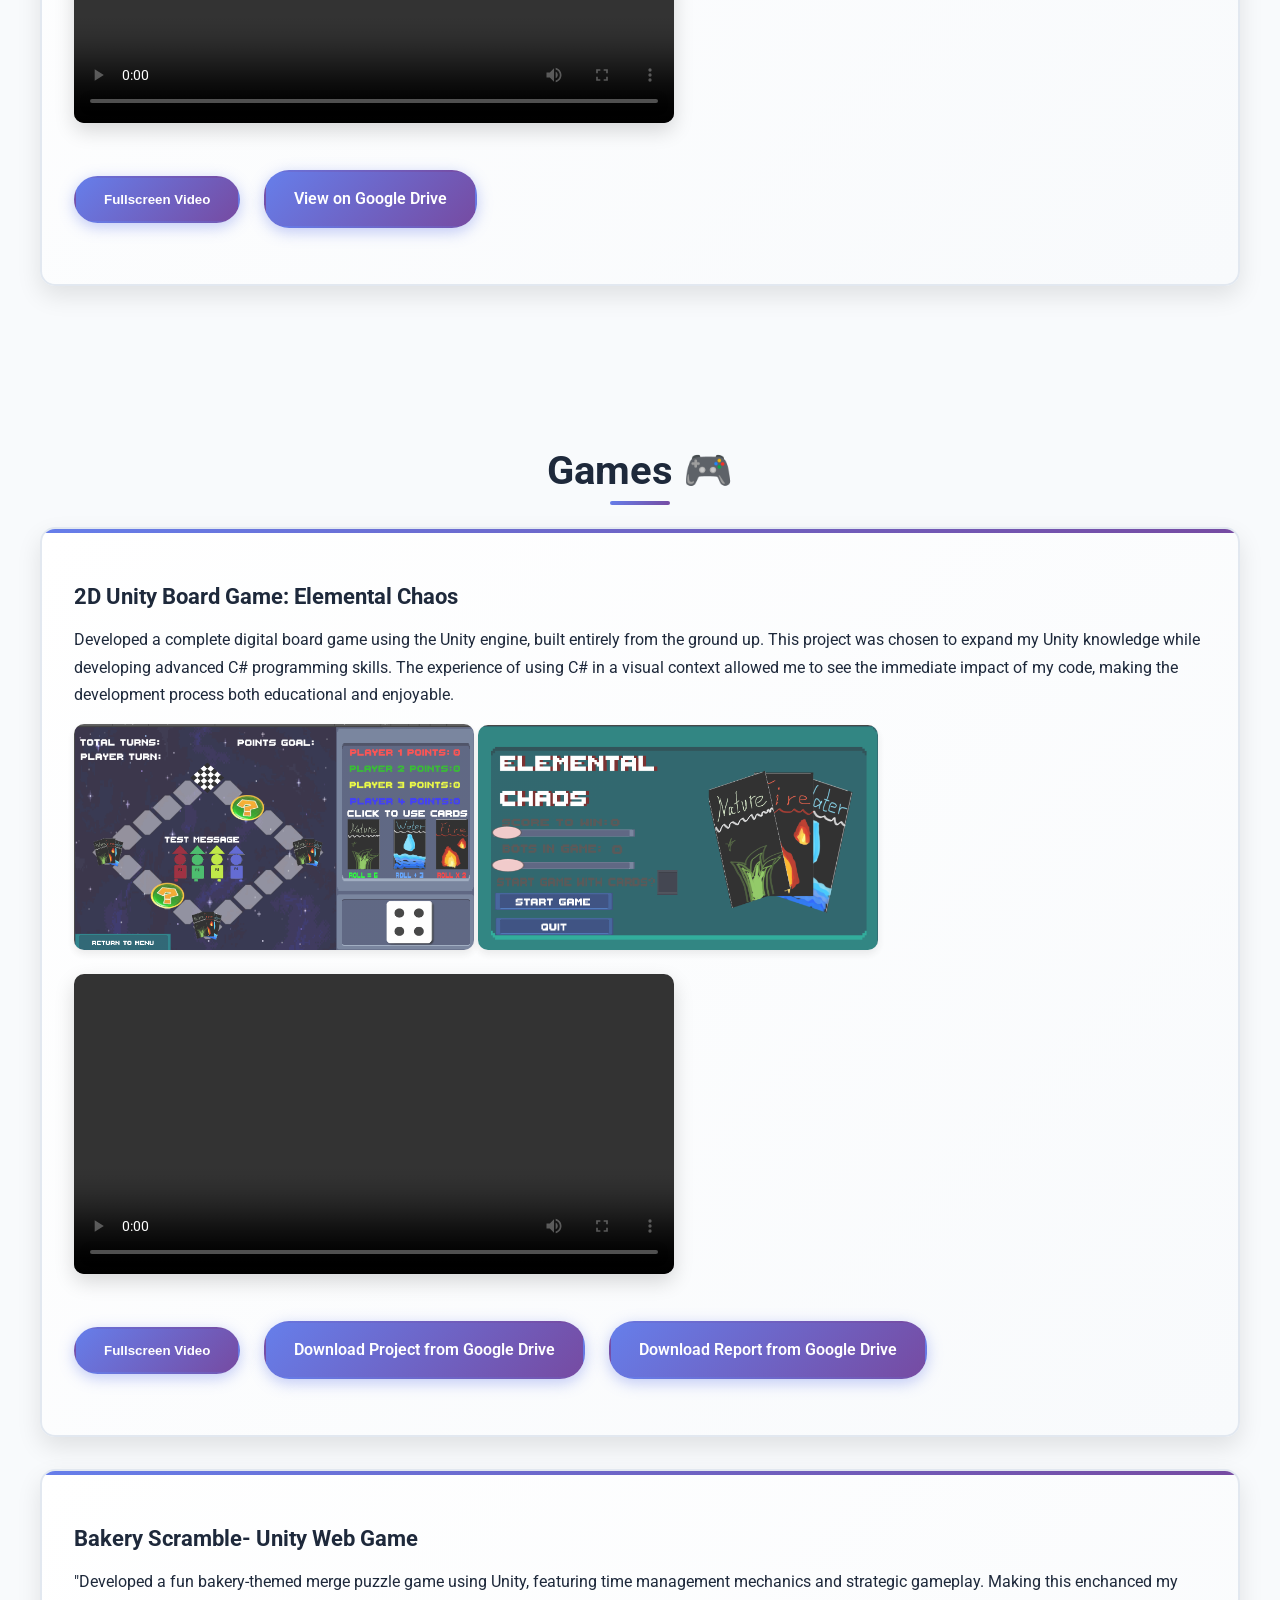
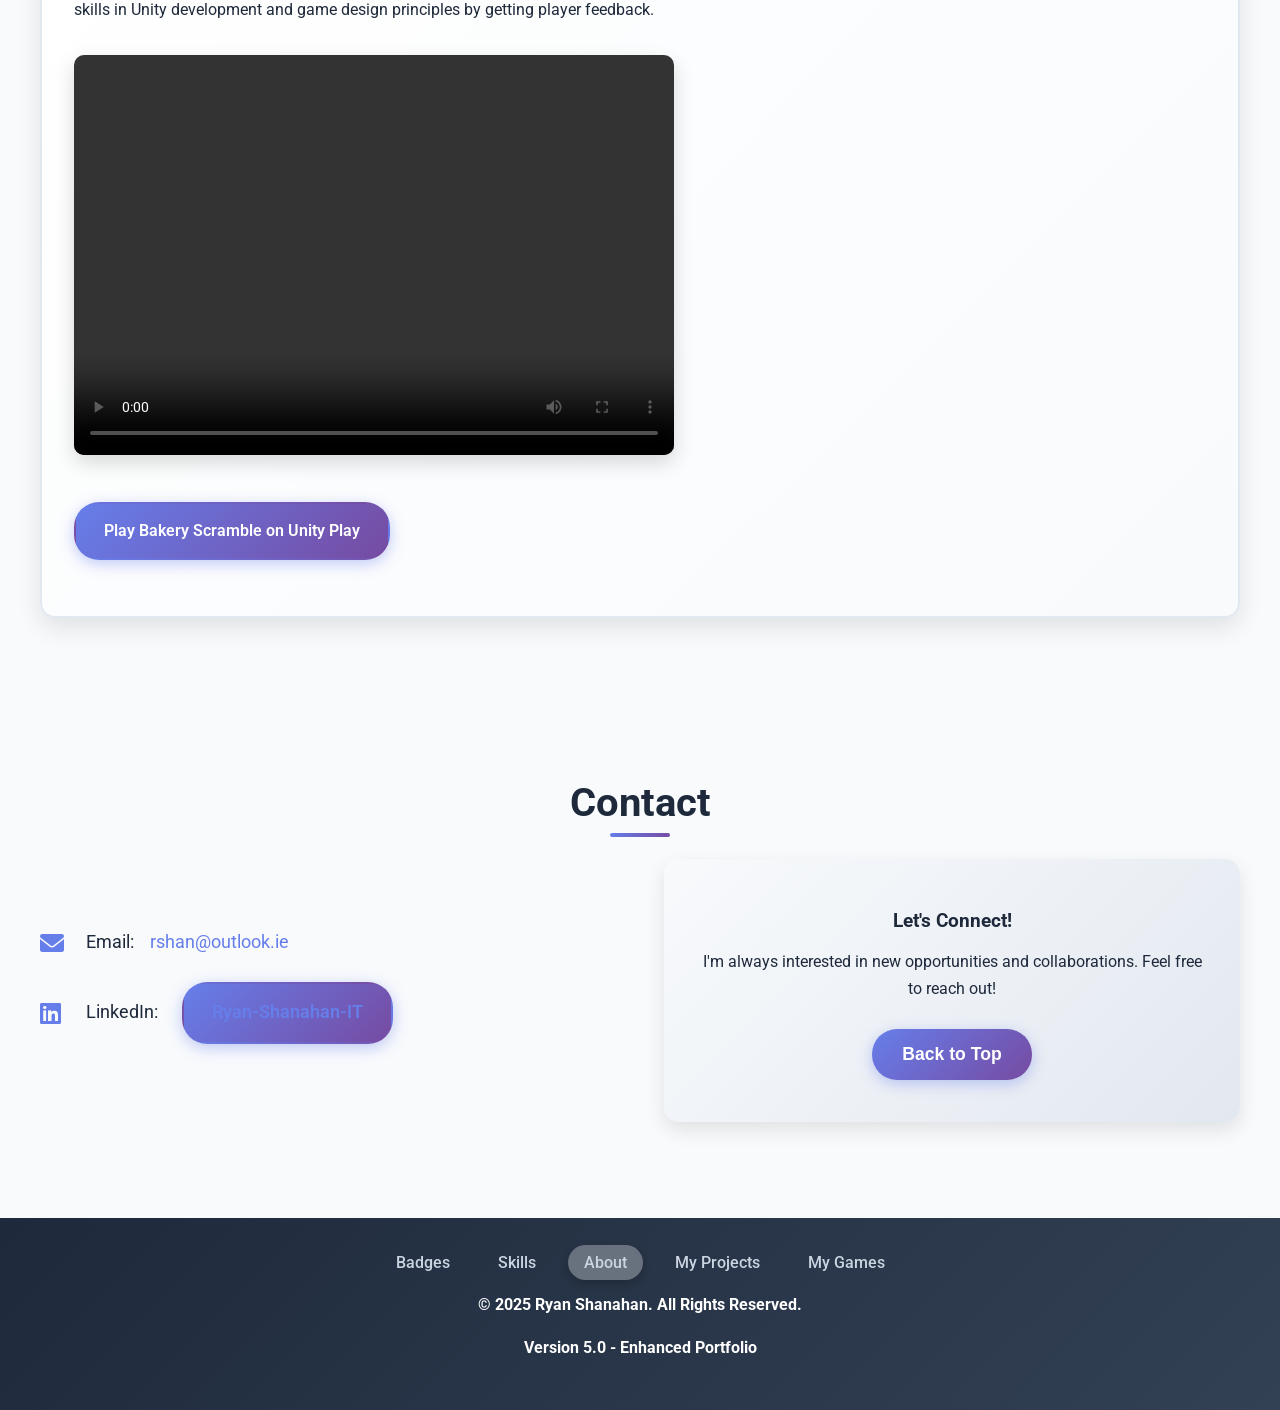
==== commit 215f46c9: "fixed again" ====
--- a/docs/index.html
+++ b/docs/index.html
@@ -216,7 +216,7 @@
     <div class="project-card">
       <h3>Bakery Scramble- Unity Web Game</h3>
       <p>"Developed a fun bakery-themed merge puzzle game using Unity, featuring time management mechanics and strategic gameplay. Making this enchanced my skills in Unity development and game design principles by getting player feedback.</p>
-      <video id="BakeryScrambleVid" width="600" height="800" controls>
+      <video id="BakeryScrambleVid" width="600" height="400" controls>
         <source src="images\vids\bakeryScramble.mp4" type="video/mp4">
         Your browser does not support the video tag.
       </video>
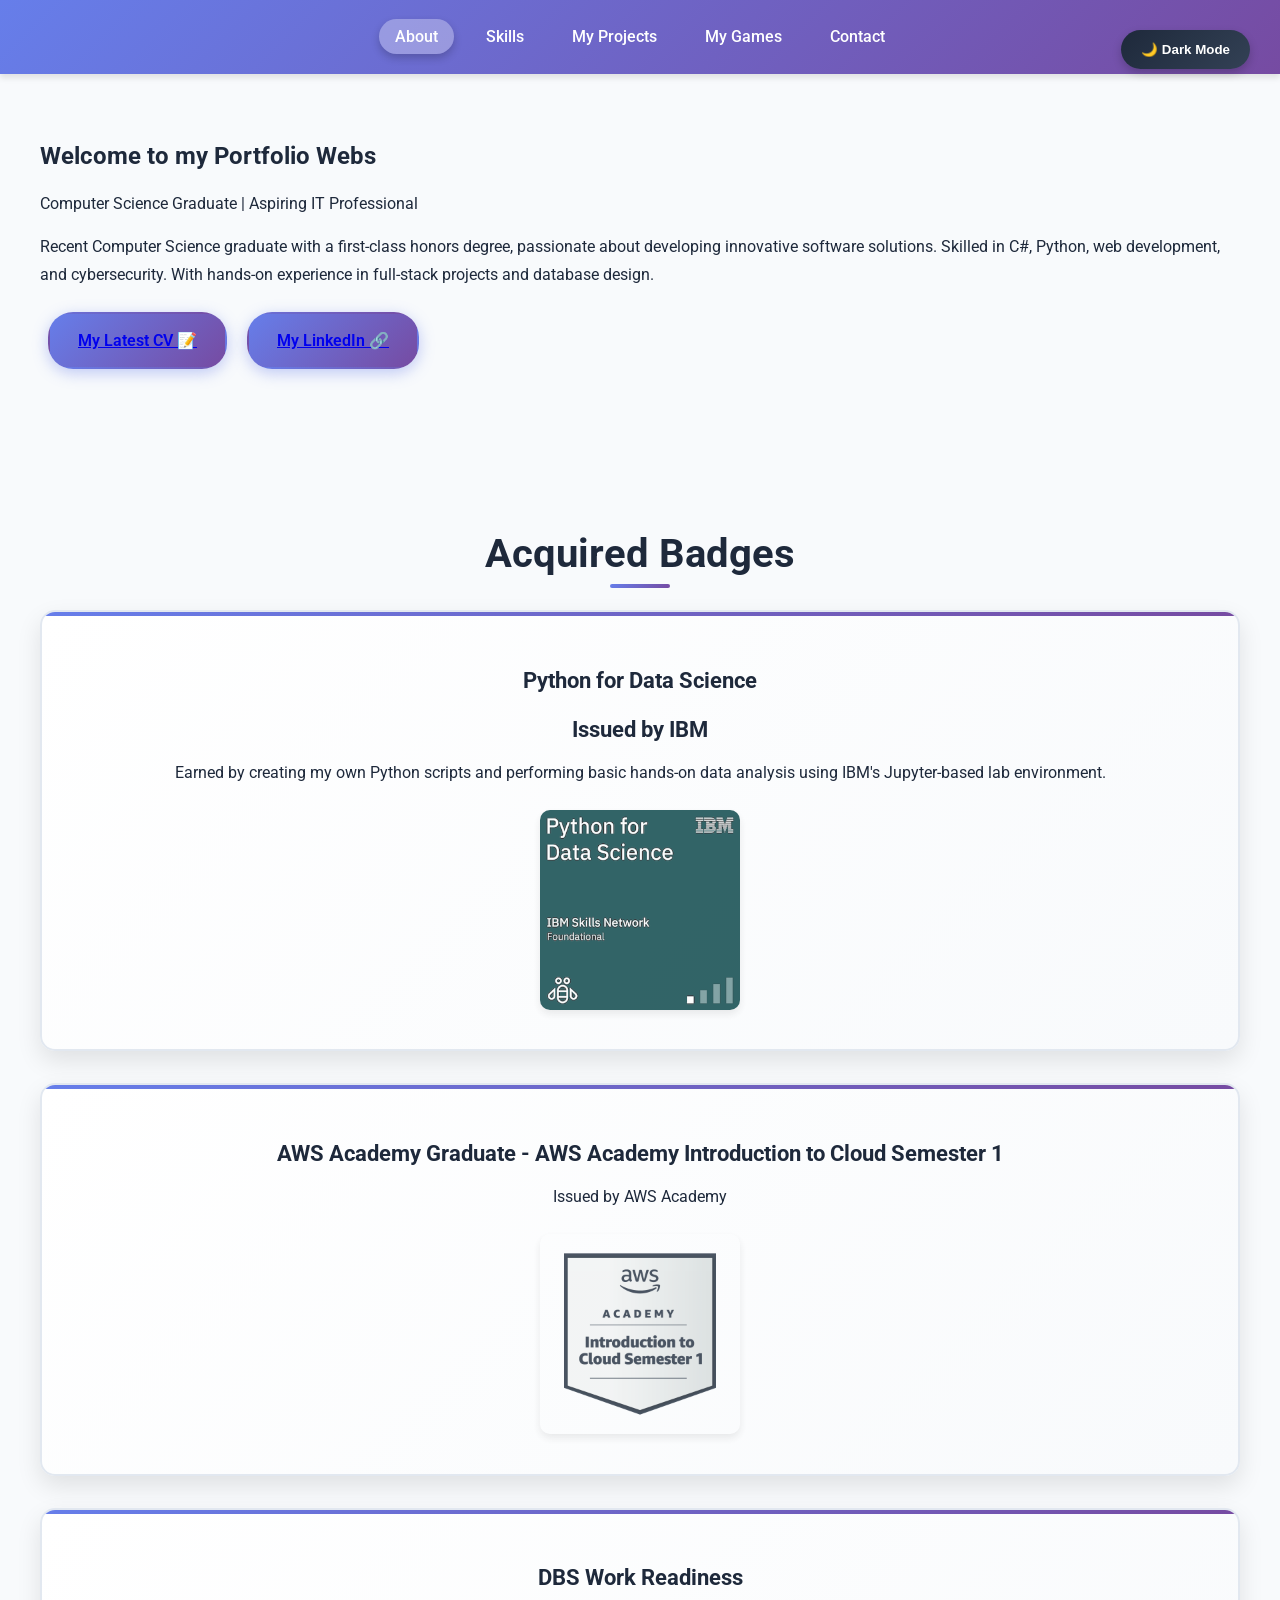
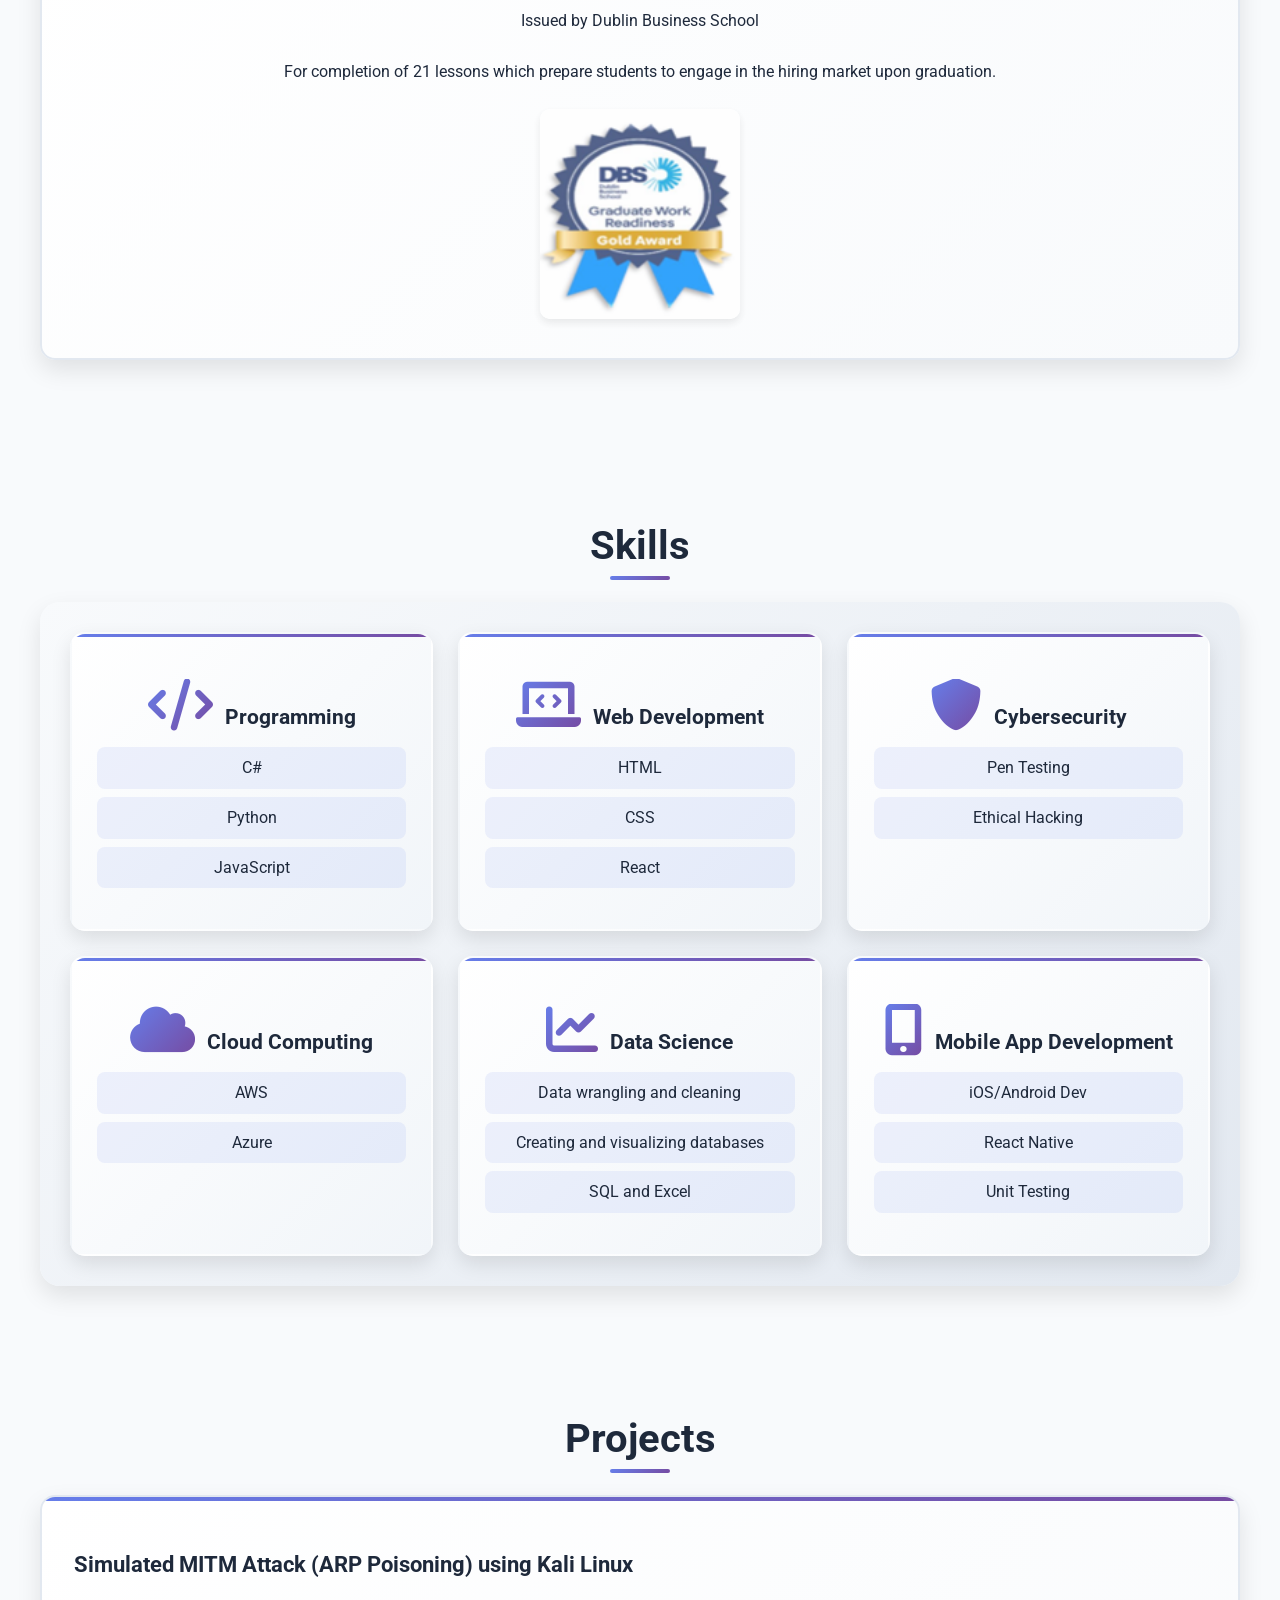
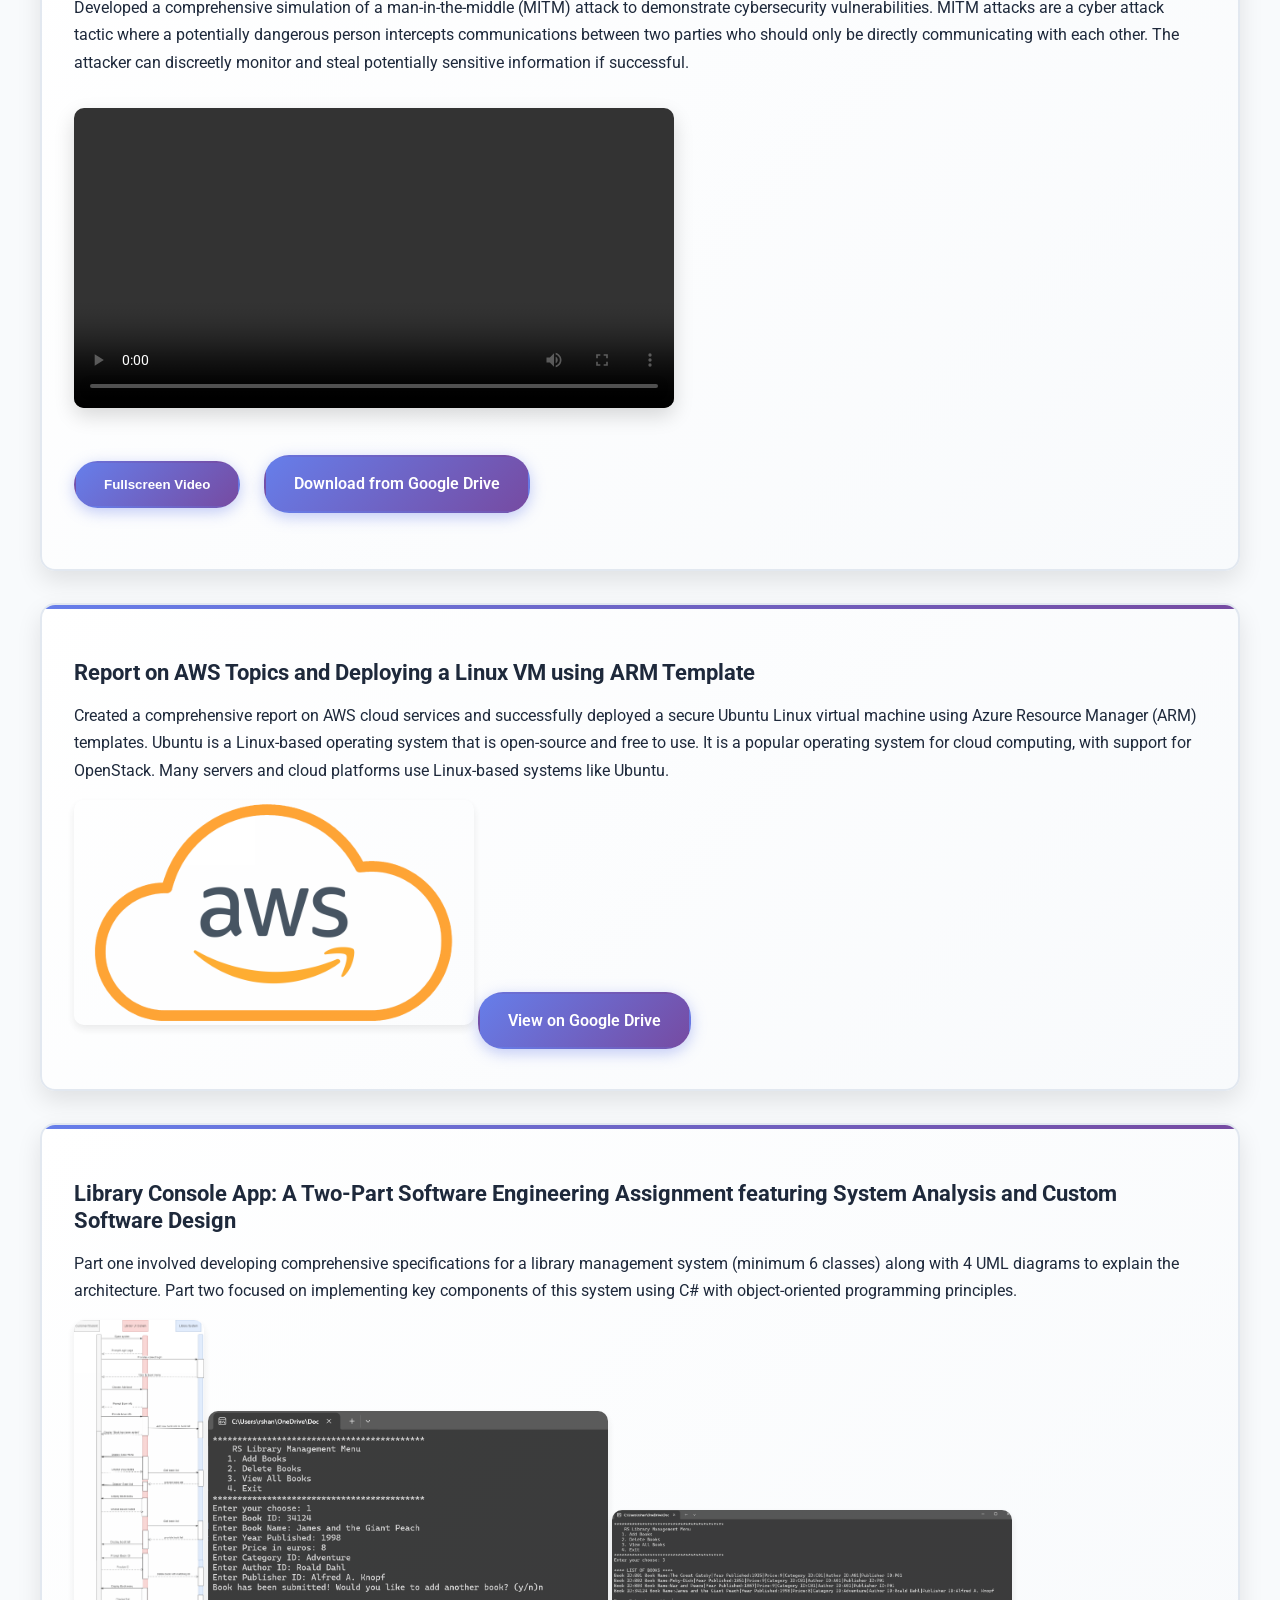
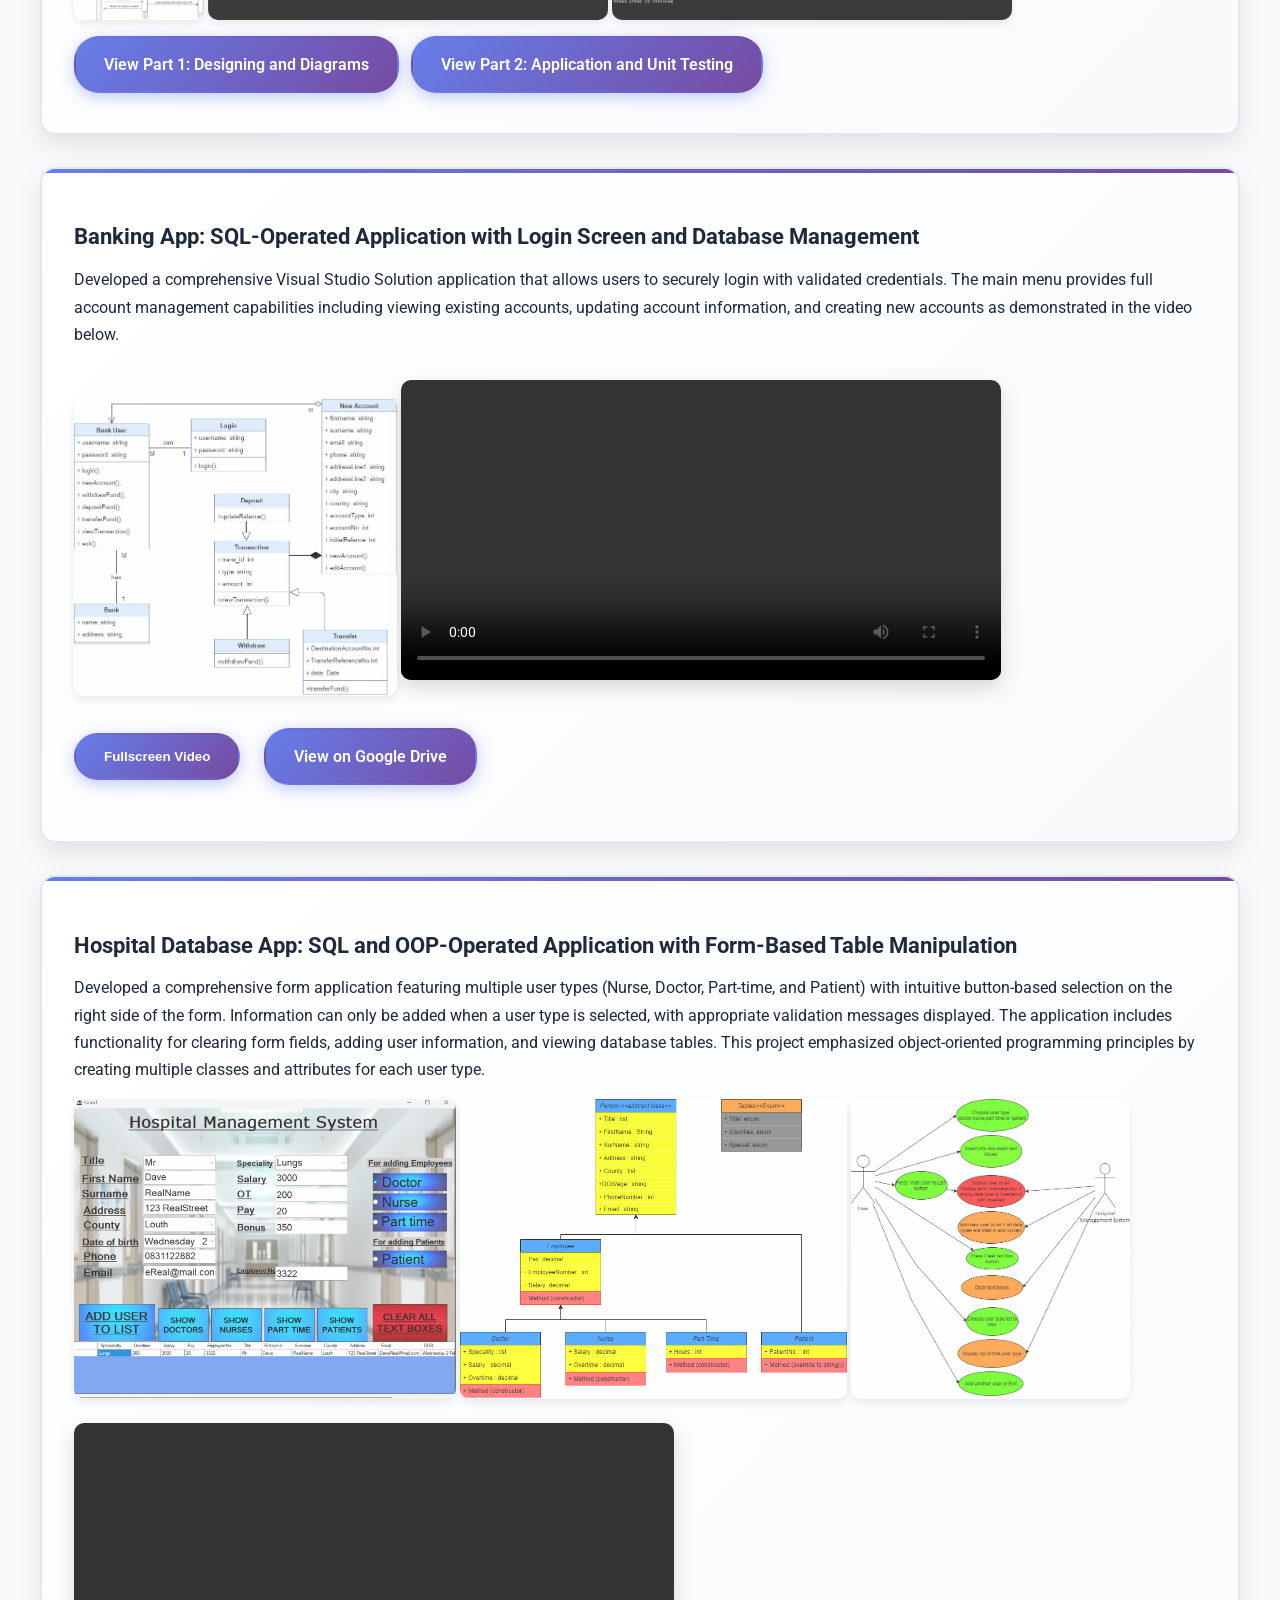
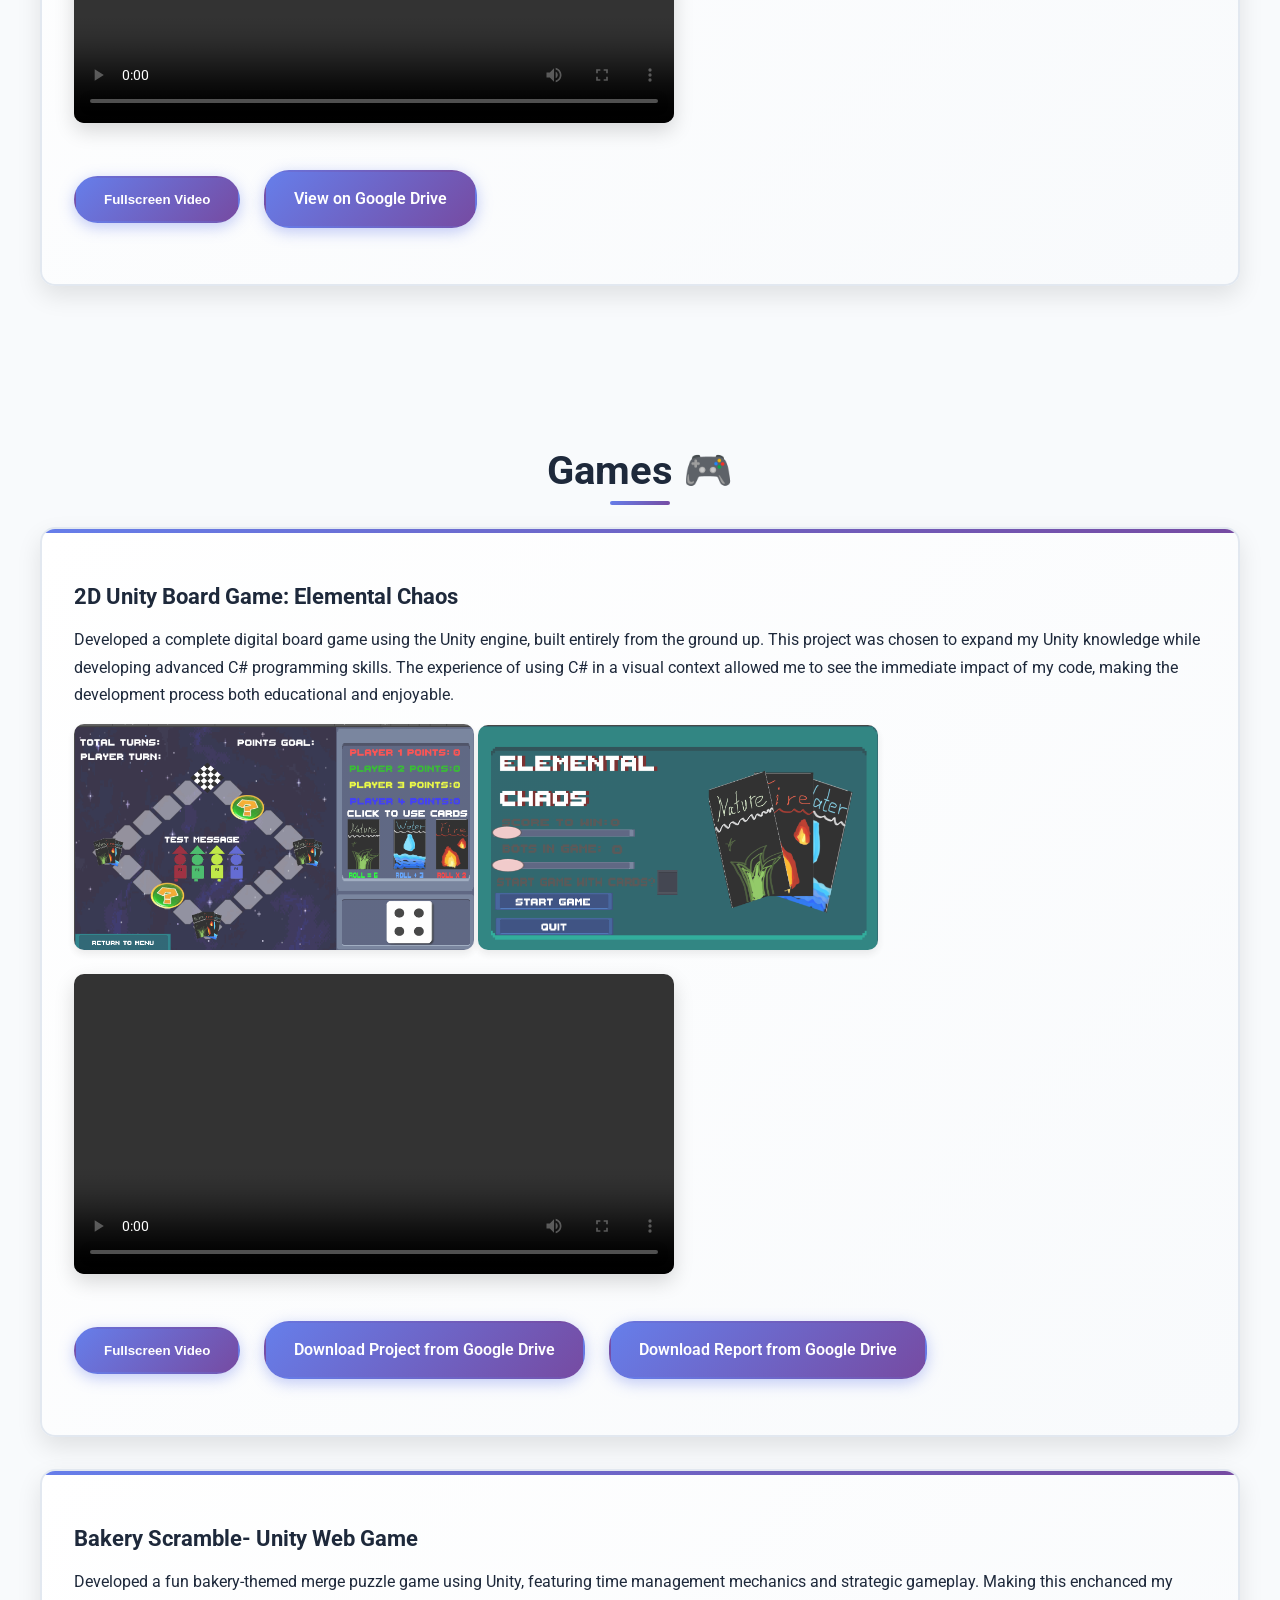
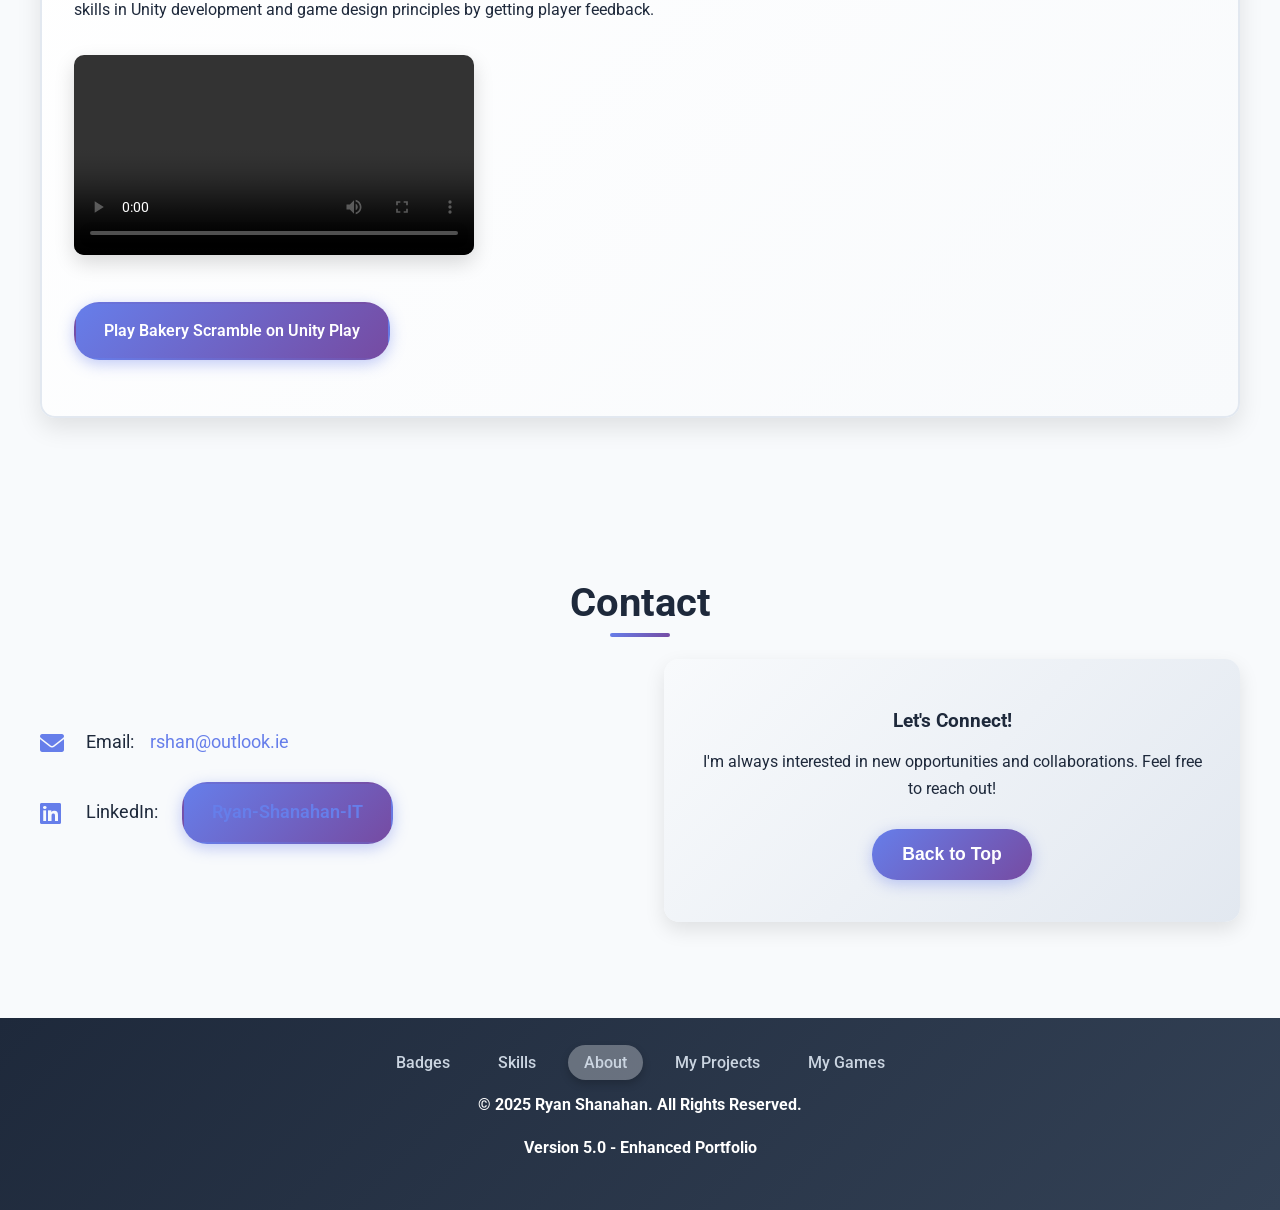
==== commit aeb69542: "Updating style" ====
--- a/docs/index.html
+++ b/docs/index.html
@@ -215,7 +215,7 @@
 
     <div class="project-card">
       <h3>Bakery Scramble- Unity Web Game</h3>
-      <p>"Developed a fun bakery-themed merge puzzle game using Unity, featuring time management mechanics and strategic gameplay. Making this enchanced my skills in Unity development and game design principles by getting player feedback.</p>
+      <p>Developed a fun bakery-themed merge puzzle game using Unity, featuring time management mechanics and strategic gameplay. Making this enchanced my skills in Unity development and game design principles by getting player feedback.</p>
       <video id="BakeryScrambleVid" width="600" height="400" controls>
         <source src="images\vids\bakeryScramble.mp4" type="video/mp4">
         Your browser does not support the video tag.
--- a/docs/style.css
+++ b/docs/style.css
@@ -581,6 +581,12 @@
   margin: 1rem 0;
 }
 
+/* Specific styling for Bakery Scramble video */
+#BakeryScrambleVid {
+  height: 200px; /* Half of the original 400px height */
+  width: auto; /* Maintain aspect ratio */
+}
+
 /* Badge section enhancements */
 #badges .project-card {
   text-align: center;
